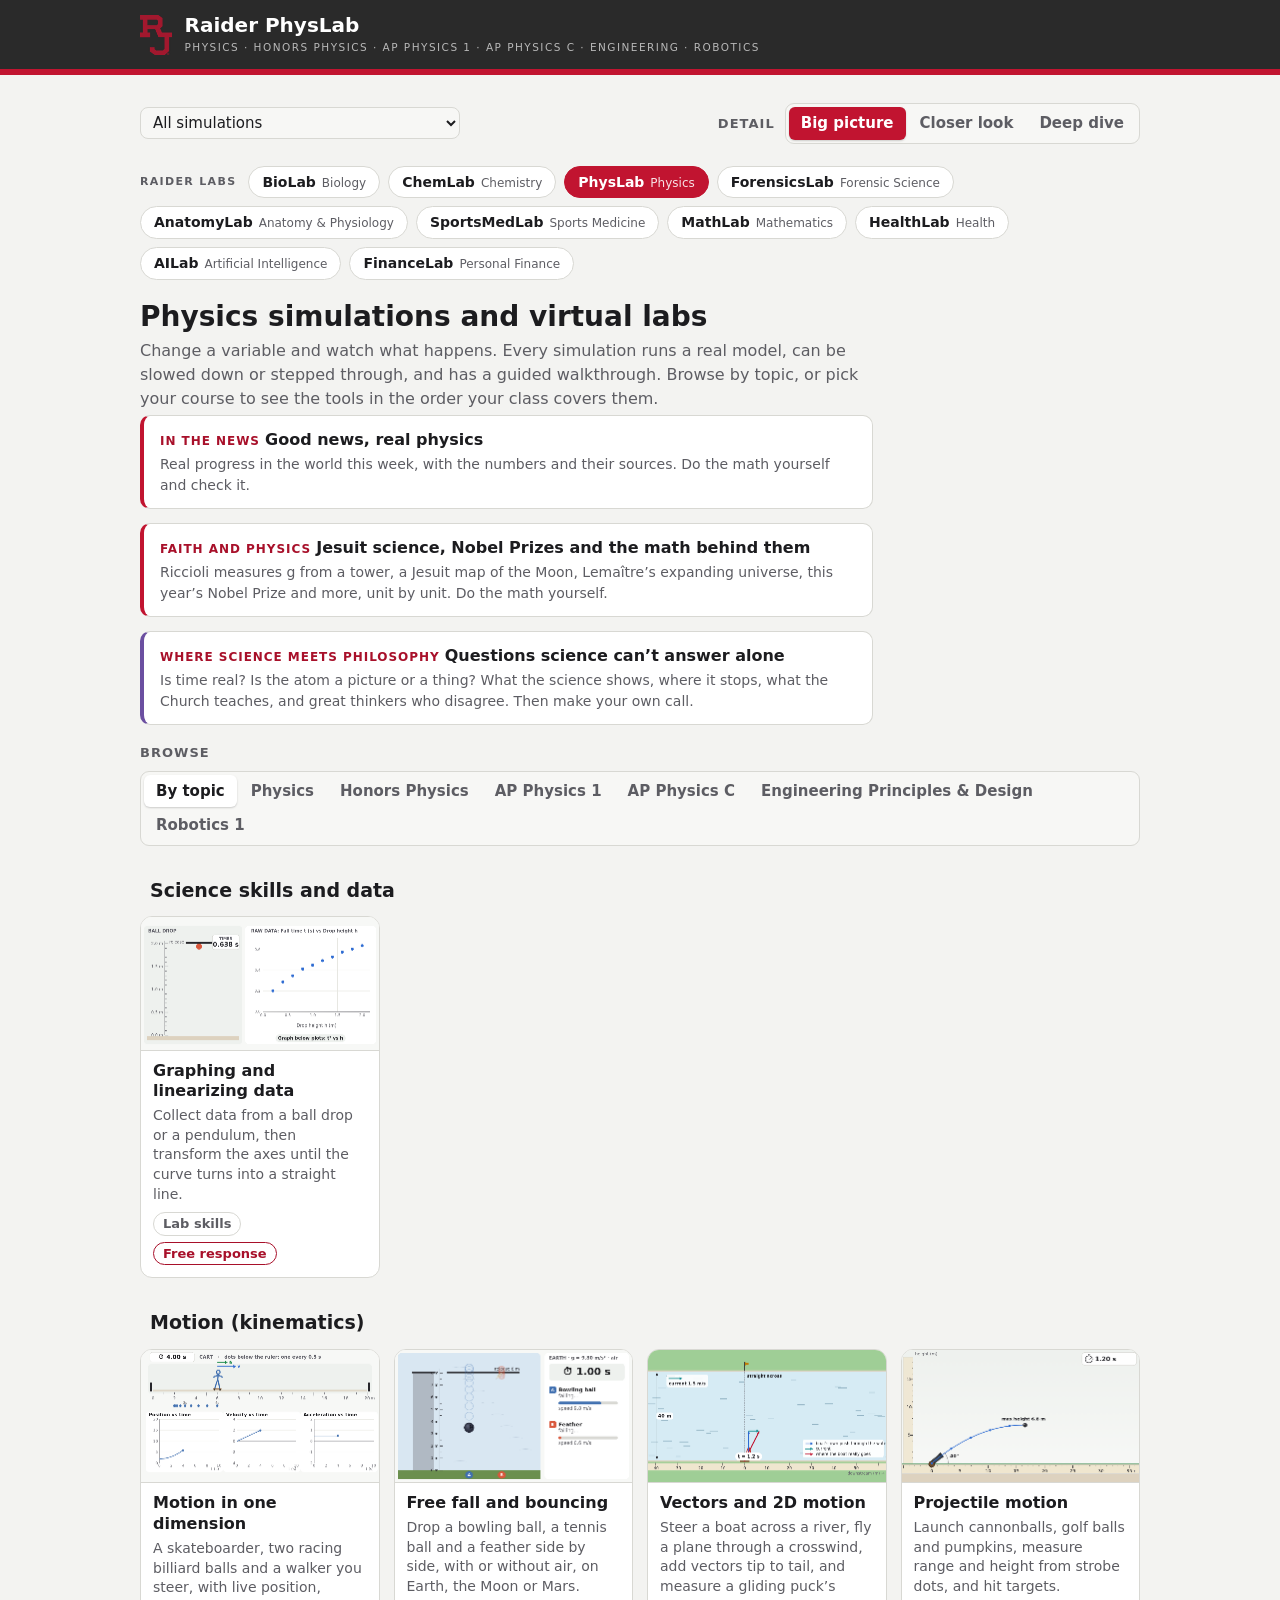
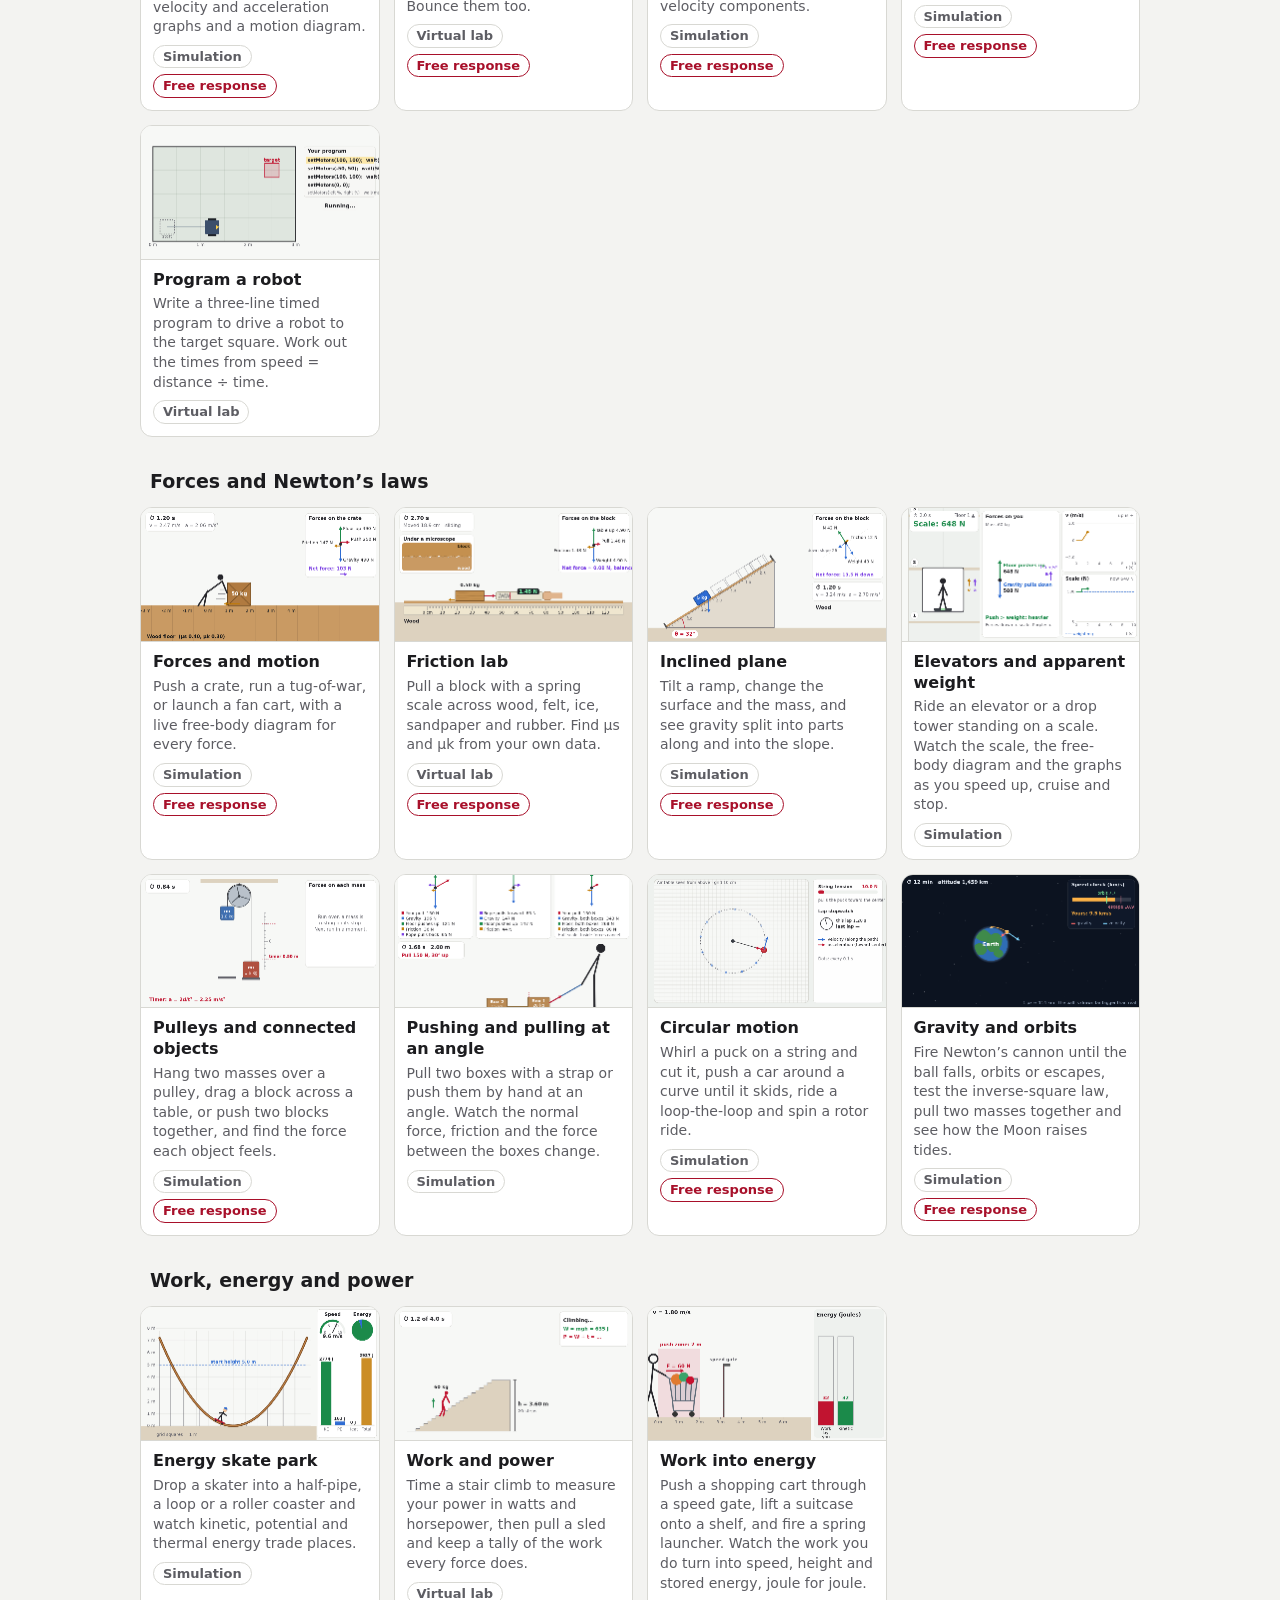
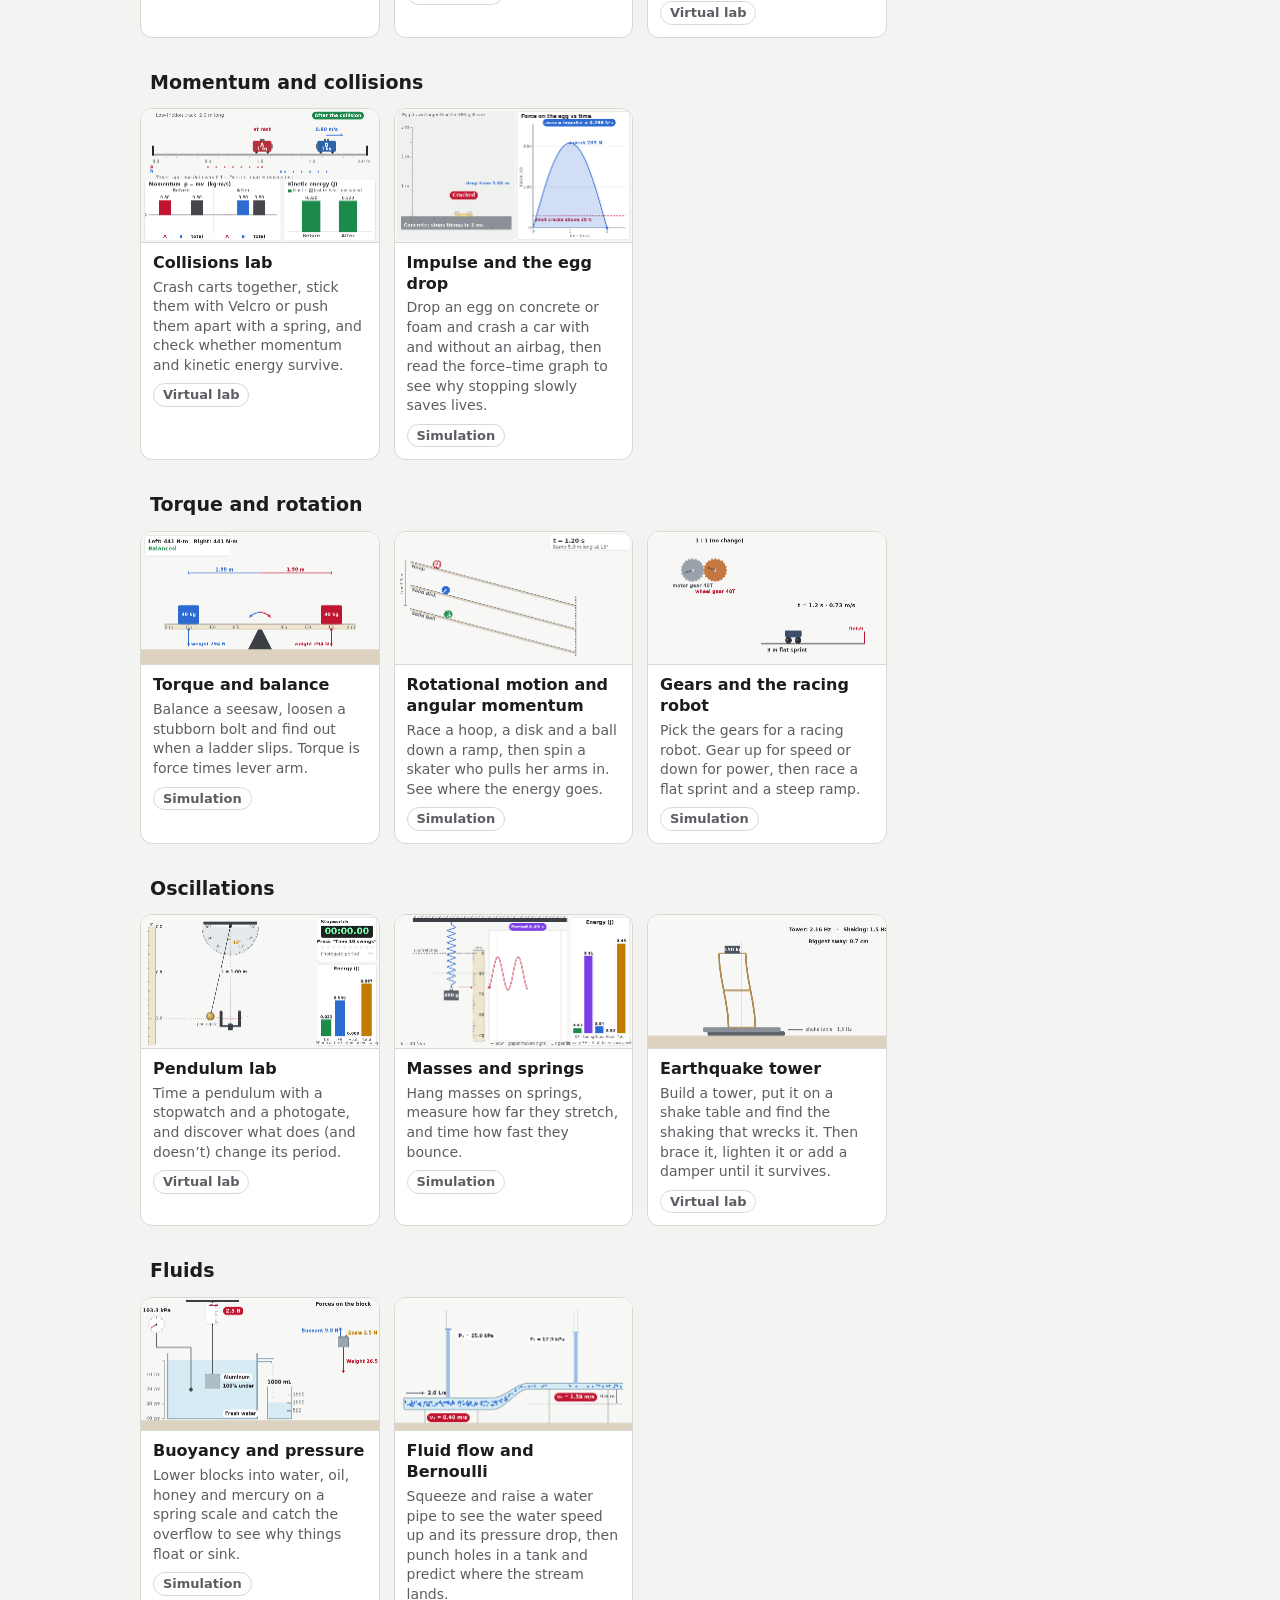
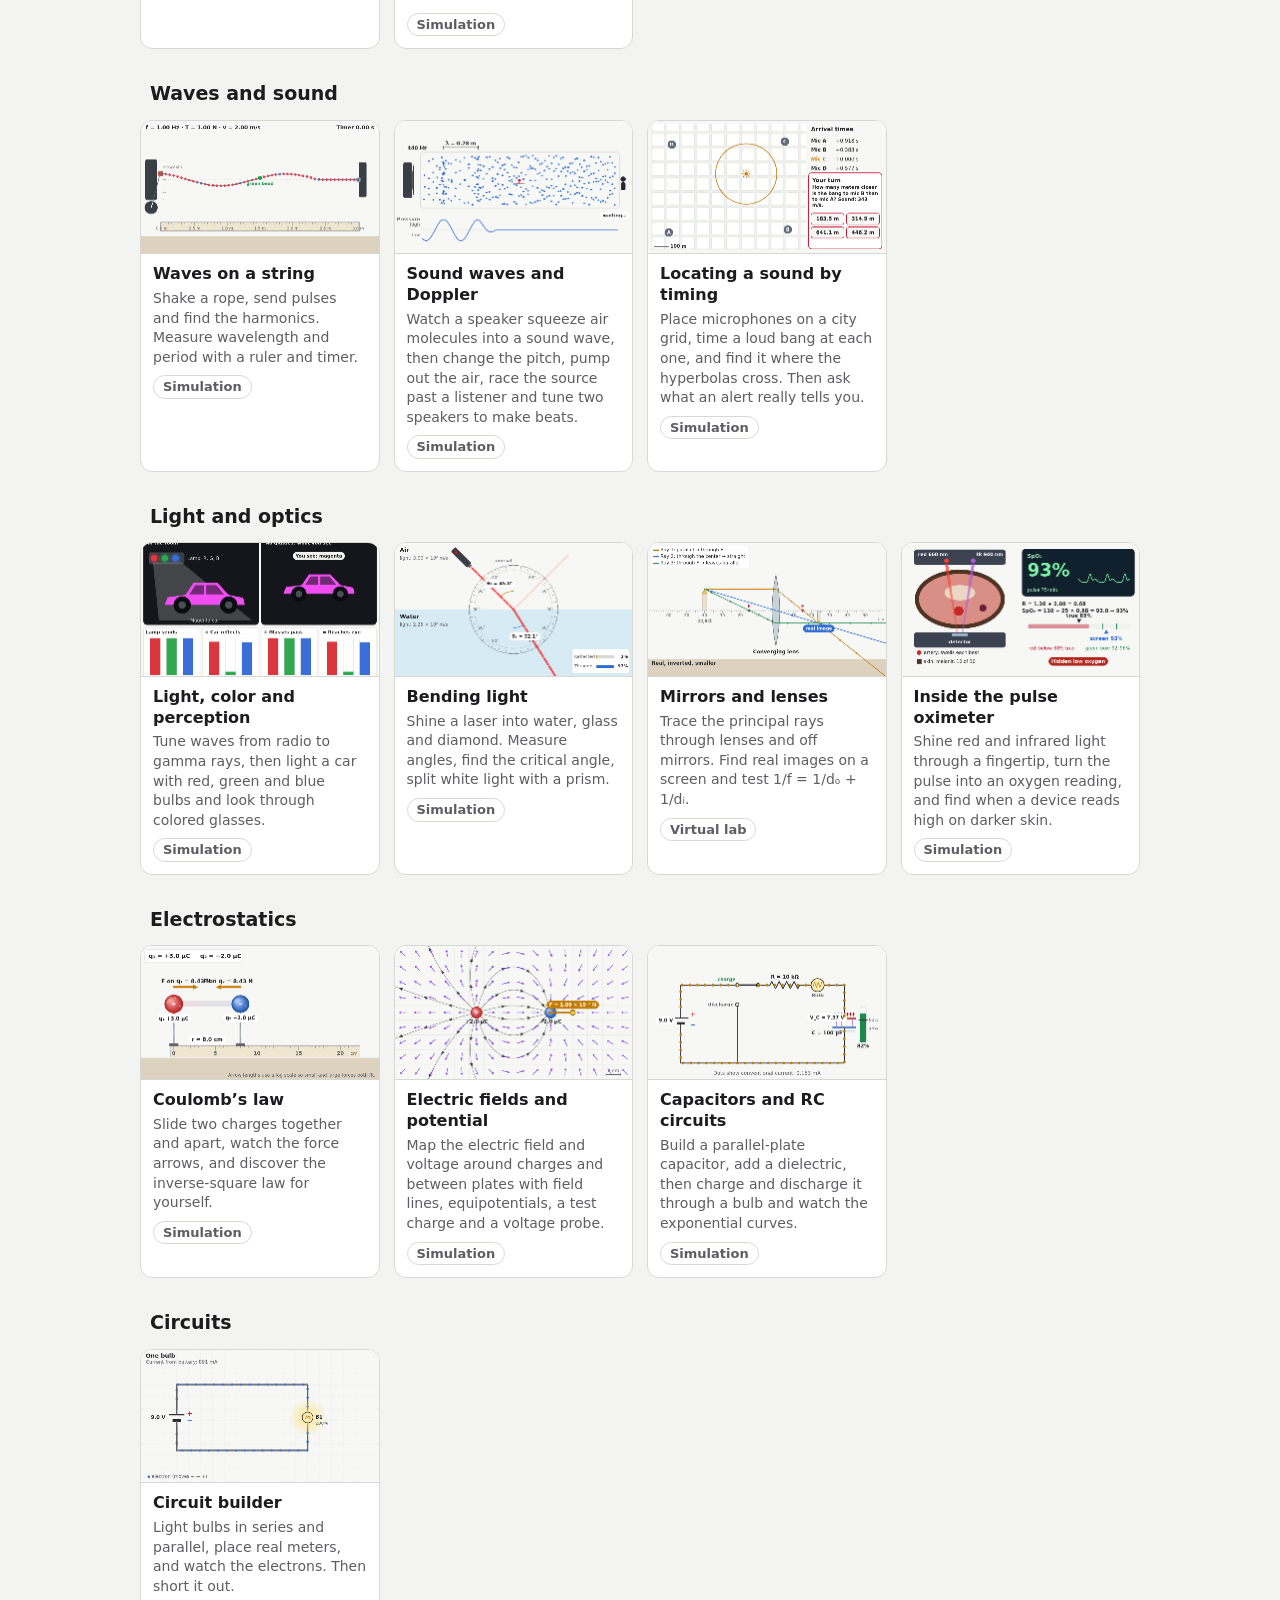
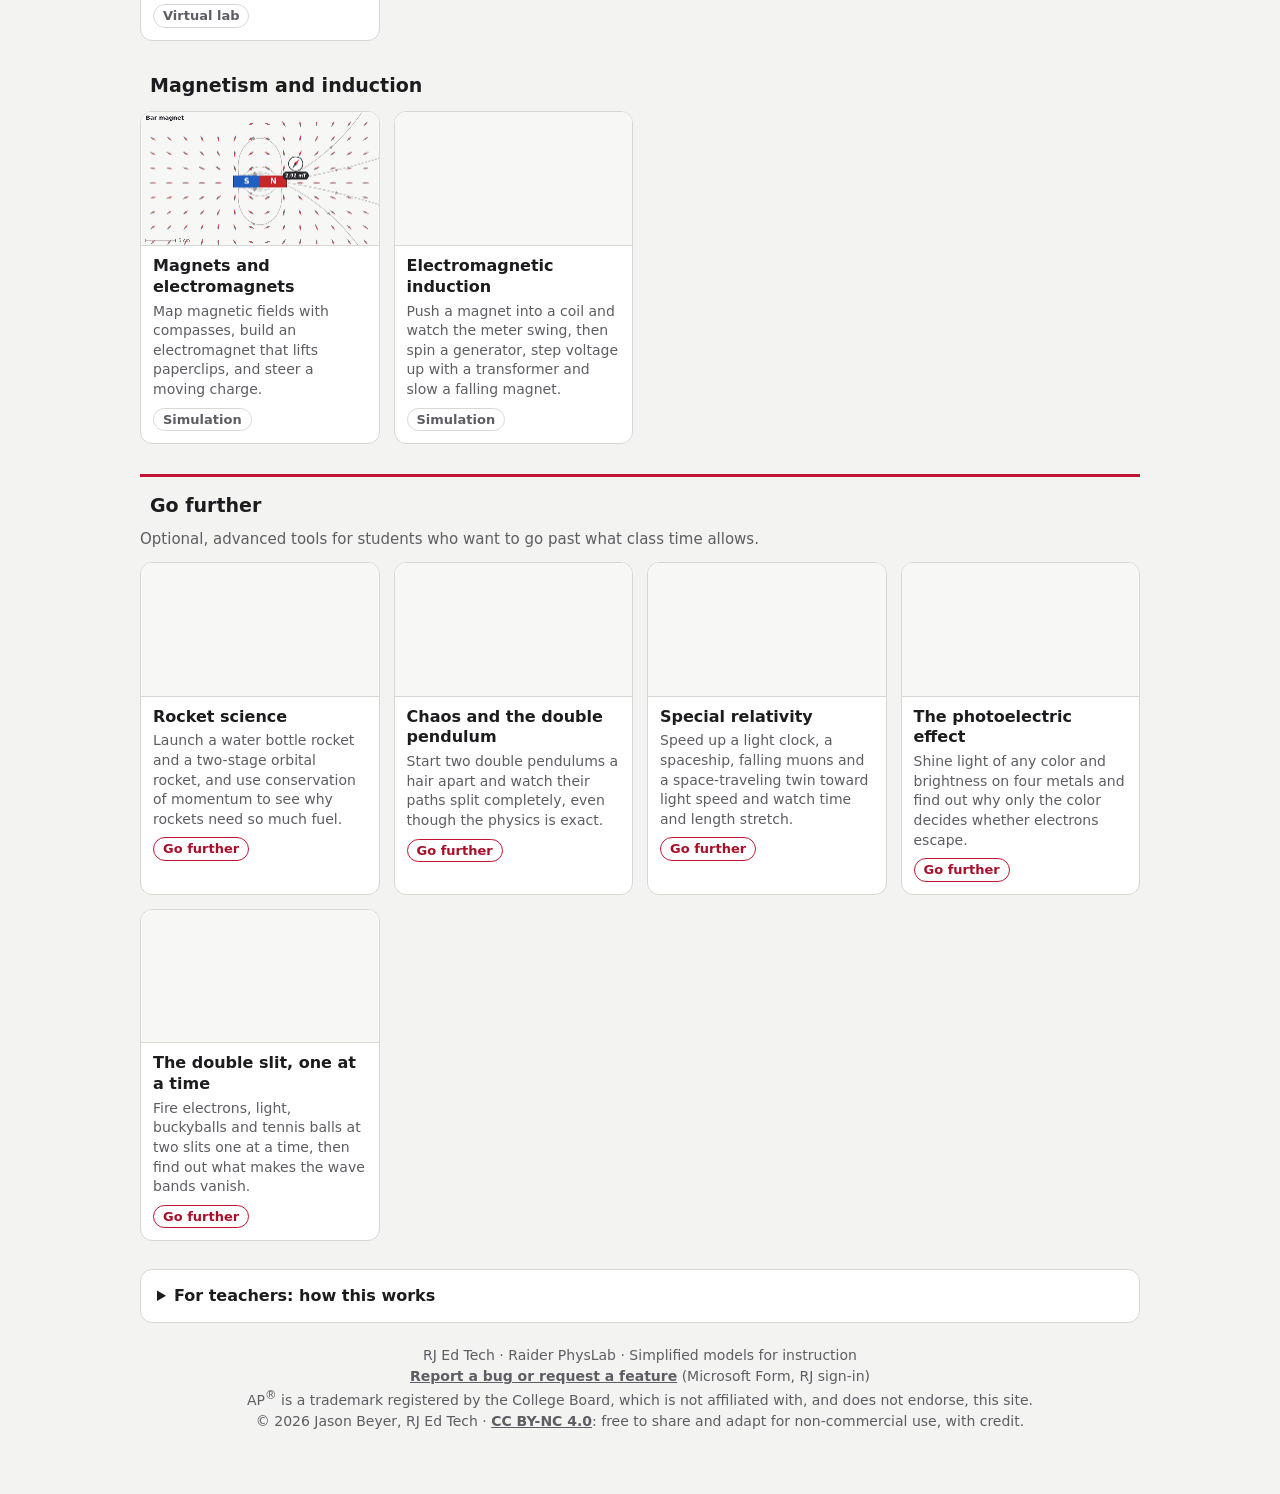
==== index.html @ c6459db3 "Copy for Canvas everywhere students answer - One wording and one fallback for every copy-to-Canvas b" ====
<!DOCTYPE html>
<html lang="en">
<head>
<meta charset="utf-8">
<meta name="viewport" content="width=device-width, initial-scale=1, viewport-fit=cover">
<title>Raider PhysLab</title>
<meta name="description" content="Interactive physics simulations and virtual labs for Physics, Honors Physics, AP Physics 1 and AP Physics C.">
<meta name="lab-name" content="Raider PhysLab">
<meta name="lab-key" content="rjphyslab">
<meta name="claude:viewport-fit-sides" content="cover">
<link rel="icon" href="favicon.ico" sizes="any">
<link rel="icon" href="favicon.svg" type="image/svg+xml">
<link rel="apple-touch-icon" href="apple-touch-icon.png">
<link rel="stylesheet" href="biolab.css?v=202611200300">
</head>
<body>
<header class="rj-masthead">
  <div class="hl">
    <img class="rj-mark" src="[data-uri]" alt="RJ">
    <div>
      <h1>Raider PhysLab</h1>
      <p class="tagline">Physics · Honors Physics · AP Physics 1 · AP Physics C · Engineering · Robotics</p>
    </div>
  </div>
</header>

<main class="wrap">
  <nav class="bar">
    <div class="nav-l"><a href="#home" class="back" id="back" hidden>← All simulations</a>
      <select id="jump" class="sel" aria-label="Go to a simulation"></select></div>
    <div class="lvl"><span class="lvl-l" id="lvl-l">Detail</span>
      <div class="seg" id="lvl" role="group" aria-labelledby="lvl-l">
        <button type="button" data-l="bio" title="The main idea, in everyday words">Big picture</button><button type="button" data-l="honors" title="The parts get their names, and you can change more things">Closer look</button><button type="button" data-l="ap" title="Everything, including the numbers and the math">Deep dive</button>
      </div>
    </div>
  </nav>

  <section id="home">
    <nav class="labs" aria-label="Raider Labs"><span class="labs-l">Raider Labs</span><a href="https://rjedtech.github.io/Raider-BioLab/">BioLab <small>Biology</small></a><a href="https://rjedtech.github.io/Raider-ChemLab/">ChemLab <small>Chemistry</small></a><a href="https://rjedtech.github.io/Raider-PhysLab/" aria-current="page">PhysLab <small>Physics</small></a><a href="https://rjedtech.github.io/Raider-ForensicsLab/">ForensicsLab <small>Forensic Science</small></a><a href="https://rjedtech.github.io/Raider-AnatomyLab/">AnatomyLab <small>Anatomy &amp; Physiology</small></a><a href="https://rjedtech.github.io/Raider-SportsMedLab/">SportsMedLab <small>Sports Medicine</small></a><a href="https://rjedtech.github.io/Raider-MathLab/">MathLab <small>Mathematics</small></a><a href="https://rjedtech.github.io/Raider-HealthLab/">HealthLab <small>Health</small></a><a href="https://rjedtech.github.io/Raider-AILab/">AILab <small>Artificial Intelligence</small></a><a href="https://rjedtech.github.io/Raider-FinanceLab/">FinanceLab <small>Personal Finance</small></a></nav>
    <div class="home-head">
      <h2>Physics simulations and virtual labs</h2>
      <p class="lede">Change a variable and watch what happens. Every simulation runs a real model, can be slowed down or stepped through, and has a guided walkthrough. Browse by topic, or pick your course to see the tools in the order your class covers them.</p>
    </div>
    <a class="news-entry" href="news.html" style="display:block;margin:4px 0 14px;padding:12px 16px;border:1px solid var(--line);border-left:4px solid var(--rj);border-radius:10px;background:var(--card);color:var(--fg);text-decoration:none;max-width:72ch"><span style="font-size:12px;font-weight:700;letter-spacing:.08em;text-transform:uppercase;color:var(--rj-ink)">In the News</span> <b>Good news, real physics</b> <span style="display:block;color:var(--muted);font-size:14px;margin-top:2px">Real progress in the world this week, with the numbers and their sources. Do the math yourself and check it.</span></a>
    <a class="news-entry faith-entry" href="faith.html" style="display:block;margin:4px 0 14px;padding:12px 16px;border:1px solid var(--line);border-left:4px solid var(--rj);border-radius:10px;background:var(--card);color:var(--fg);text-decoration:none;max-width:72ch"><span style="font-size:12px;font-weight:700;letter-spacing:.08em;text-transform:uppercase;color:var(--rj-ink)">Faith and Physics</span> <b>Jesuit science, Nobel Prizes and the math behind them</b> <span style="display:block;color:var(--muted);font-size:14px;margin-top:2px">Riccioli measures g from a tower, a Jesuit map of the Moon, Lemaître’s expanding universe, this year’s Nobel Prize and more, unit by unit. Do the math yourself.</span></a>
    <a class="news-entry borders-entry" href="borders.html" style="display:block;margin:4px 0 14px;padding:12px 16px;border:1px solid var(--line);border-left:4px solid #6b4fa0;border-radius:10px;background:var(--card);color:var(--fg);text-decoration:none;max-width:72ch"><span style="font-size:12px;font-weight:700;letter-spacing:.08em;text-transform:uppercase;color:var(--rj-ink)">Where science meets philosophy</span> <b>Questions science can’t answer alone</b> <span style="display:block;color:var(--muted);font-size:14px;margin-top:2px">Is time real? Is the atom a picture or a thing? What the science shows, where it stops, what the Church teaches, and great thinkers who disagree. Then make your own call.</span></a>
    <div class="browse-row"><span class="lvl-l" id="browse-l">Browse</span><div class="seg" id="browse" role="group" aria-labelledby="browse-l"></div></div>
    <div id="units"></div>
  </section>

  <div id="sims"></div>

  <details class="notes" id="notes">
    <summary>For teachers: how this works</summary>
    <p class="notes-guide" style="display:flex;flex-wrap:wrap;gap:8px;align-items:center;margin:2px 0 8px"><a class="btn primary" href="teacher-guide.html" style="text-decoration:none;color:#fff">Open the teacher guide</a><a class="btn" href="parts-of-a-tool.docx" download style="text-decoration:none;color:var(--fg)">Parts of a tool (Word)</a><a class="btn" href="student-guide-sheet.docx" download style="text-decoration:none;color:var(--fg)">Blank sheet for any tool (Word)</a><span>Labeled pictures, a plan and a blank student sheet for any tool. Teachers can get a sheet made for each simulation, with answer keys, from Ed Tech.</span></p>
    <div class="cols">
      <div>
        <h4>One site, three levels of detail</h4>
        <p>The Detail switch keeps the same model running underneath. It changes how much students see and control, and any student can choose any level:</p>
        <ul>
          <li><b>Big picture</b> (fits Physics): the main idea in everyday words, with the core variables.</li>
          <li><b>Closer look</b> (fits Honors Physics): the parts get their names, with more variables and more challenges.</li>
          <li><b>Deep dive</b> (fits AP Physics 1 and AP Physics C): everything, including the numbers, the math and claim–evidence–reasoning prompts.</li>
        </ul>
        <h4>Built to make the invisible concrete</h4>
        <ul>
          <li><b>Walk me through it:</b> a guided, slowed-down tour that dims everything except the part being explained.</li>
          <li><b>Slow motion and Step:</b> speeds down to 0.1×, and Step moves forward a moment at a time while paused.</li>
          <li><b>Live caption:</b> explains what is happening right now, and why.</li>
          <li><b>Scale line:</b> tells students what they are looking at and how big it is.</li>
        </ul>
      </div>
      <div>
        <h4>Three ways in</h4>
        <ul>
          <li><b>Guided</b> (every tool opens here): the walkthrough one step at a time, then the predict-then-test questions one at a time.</li>
          <li><b>Want students straight in the simulation?</b> A plain link opens Guided. Under the tool, open <b>Embed this tool in Canvas</b>, set <b>Start in</b> to <b>Full lab</b>, and press <b>Copy link</b>. Students can also press <b>Skip to the full lab</b> at any step.</li>
          <li><b>A moment to look:</b> the first time a student meets a step, Next and the answer buttons wait 3 to 5 seconds while the model plays and the part being explained pulses. Steps already seen never wait. Presenting to the class? Open <a href="?pace=off">this link</a> once on your computer and the wait stays off there on every Raider Labs site (<a href="?pace=on">turn it back on</a>).</li>
          <li><b>Challenge</b> (on some tools): a scored game where students calculate the answer first, like landing a projectile on a target.</li>
          <li><b>Full lab</b>: every variable, the graph, the data table and an investigation.</li>
        </ul>
        <h4>Virtual labs: your handouts, on a virtual bench</h4>
        <p>Some tools have a <b>Virtual lab</b> button that runs an RJ lab step by step. Students read the instruments themselves, record their own data, graph it, answer the questions, and save the finished lab as a PDF or Word file to turn in on Canvas. Use it for absent students, for pre-lab practice, or when equipment is short.</p>
        <ul>
          <li><a href="#sound">Speed of sound with a resonance tube</a> (Physics, Unit 7)</li>
          <li><a href="#lenses">Plane mirrors: law of reflection and image distance</a> (Physics, Unit 8)</li>
          <li><a href="#color">Light and color: the EM spectrum, and colored lights and filters</a> (Physics, Unit 8)</li>
        </ul>
        <h4>Review questions and unit paths</h4>
        <p>Some tools now have a <b>Review</b> mode: real-world and test-style questions with step-by-step solutions, a button that sets the problem up in the lab, and links to released AP exam questions. In any course view, <b>Walk through this unit</b> opens the unit’s tools in order. It works well for absent students, and you can put it on a Canvas page.</p>
        <h4>Free-response practice (AP Physics 1)</h4>
        <p>Tools in AP Physics 1 Units 1 and 2 have a <b>Free response</b> mode: original questions in the four current AP free-response types, worth the same points as on the exam. Students write their answer, check any final number, then score themselves point by point against an AP-style scoring guide, with a full-credit answer and the common ways to lose points. Answers stay in the browser tab and are not sent anywhere. In the AP Physics 1 course view, each unit lists its free-response questions.</p>
        <h4>Put a tool in Canvas</h4>
        <p>Open any tool and use <b>Embed this tool in Canvas</b> at the bottom. Choose where it starts, copy the code and paste it into a Canvas page.</p>
        <h4>A 15-minute lesson shape</h4>
        <ul>
          <li>Students start with the walkthrough, then answer the predict-then-test challenges before they see each result.</li>
          <li>Next, the Investigation box above each data table turns the simulation into a lab: change one variable, record trials, and plot them.</li>
          <li>Copy as CSV moves the data into Excel or Desmos for a write-up.</li>
        </ul>
        <h4>About the models</h4>
        <p>Numbers come from simplified models, not recorded animations, so unexpected settings still behave sensibly. Each simulation’s “About this model” section lists its assumptions.</p>
        <h4>Privacy</h4>
        <p>Everything runs in the browser. There are no logins, and no student data leaves the device. An anonymous page counter (no cookies, no names) records which tools are opened and whether the visit came through a school device.</p>
      </div>
    </div>
  </details>
  <p class="foot">RJ Ed Tech · Raider PhysLab · Simplified models for instruction<br><a href="https://forms.cloud.microsoft/Pages/ResponsePage.aspx?id=4SwuQZc-CEClZjjFdYLisQzihhIB-7hPp9L3AOSeJONUOVJaVTVMOE9YMFNSVVM3TUNOOFVQR1pYTi4u&amp;rc59cb41123d3497584d2ca10cb9e1c54=%22Raider%20PhysLab%22" target="_blank" rel="noopener">Report a bug or request a feature</a> (Microsoft Form, RJ sign-in)<br>AP<sup>®</sup> is a trademark registered by the College Board, which is not affiliated with, and does not endorse, this site.<br>© 2026 Jason Beyer, RJ Ed Tech · <a href="https://creativecommons.org/licenses/by-nc/4.0/" target="_blank" rel="license noopener">CC BY-NC 4.0</a>: free to share and adapt for non-commercial use, with credit.</p>
</main>

<script src="engine.js?v=202611200300"></script>
<script src="bench.js?v=202611101200"></script>
<script src="sims/linearize.js?v=202611172330"></script>
<script src="sims/motion1d.js?v=202611112000"></script>
<script src="sims/freefall.js?v=202611181930"></script>
<script src="sims/vectors2d.js?v=202611101200"></script>
<script src="sims/projectile.js?v=202611180130"></script>
<script src="sims/forces.js?v=202611180130"></script>
<script src="sims/friction.js?v=202611180130"></script>
<script src="sims/elevator.js?v=202611180130"></script>
<script src="sims/twobody.js?v=202611180130"></script>
<script src="sims/incline.js?v=202611180130"></script>
<script src="sims/atwood.js?v=202611180130"></script>
<script src="sims/circular.js?v=202611172330"></script>
<script src="sims/gravity.js?v=202611180130"></script>
<script src="sims/skatepark.js?v=202611180130"></script>
<script src="sims/power.js?v=202611172330"></script>
<script src="sims/workenergy.js?v=202611180310"></script>
<script src="sims/collisions.js?v=202611180130"></script>
<script src="sims/impulse.js?v=202611180130"></script>
<script src="sims/torque.js?v=202611101200"></script>
<script src="sims/rotation.js?v=202611101200"></script>
<script src="sims/pendulum.js?v=202611101200"></script>
<script src="sims/springs.js?v=202611180130"></script>
<script src="sims/quaketower.js?v=202611180130"></script>
<script src="sims/gears.js?v=202611180130"></script>
<script src="sims/botdrive.js?v=202611172330"></script>
<script src="sims/buoyancy.js?v=202611101200"></script>
<script src="sims/fluidflow.js?v=202611101200"></script>
<script src="sims/waves.js?v=202611181930"></script>
<script src="sims/sound.js?v=202611101200"></script>
<script src="sims/shotspotter.js?v=202611180130"></script>
<script src="sims/refraction.js?v=202611180130"></script>
<script src="sims/lenses.js?v=202611172330"></script>
<script src="sims/oximeter.js?v=202611172330"></script>
<script src="sims/coulomb.js?v=202611180130"></script>
<script src="sims/efield.js?v=202611180130"></script>
<script src="sims/capacitor.js?v=202611101200"></script>
<script src="sims/circuit.js?v=202611172330"></script>
<script src="sims/magnetism.js?v=202611180130"></script>
<script src="sims/induction.js?v=202611181930"></script>
<script src="sims/photoelectric.js?v=202611180130"></script>
<script src="sims/relativity.js?v=202611180130"></script>
<script src="sims/rocket.js?v=202611180130"></script>
<script src="sims/chaos.js?v=202611101200"></script>
<script src="courses.js?v=202611192330"></script>
<script src="sims/color.js?v=202611181930"></script>
<script src="sims/doubleslit.js?v=202611192330"></script>
<script src="practical.js?v=202611180300"></script>
<script src="learn-graph-kit.js?v=202611190000"></script>
<script src="review.js?v=202611181930"></script>
<script src="myths.js?v=202611172300"></script>
<script src="review-spring.js?v=202611181930"></script>
<script src="learn.js?v=202611190200"></script>
<script src="learn-spring.js?v=202611190200"></script>
<script src="learn-eng.js?v=202611190200"></script>
<script src="borders.js?v=202611192330"></script>
<script src="frq.js?v=202611101200"></script>
<script src="learn-more.js?v=202611190200"></script>
<script src="learn-fall.js?v=202611190300"></script>
<script src="learn-doubleslit.js?v=202611192330"></script>
<script>BioLab.start();</script>
<script src="help-text.js?v=202611191600"></script>
<script src="student-help.js?v=202611191500"></script>
<!-- Anonymous page-view count (GoatCounter, rjedtech.goatcounter.com): no cookies, no personal data, no form contents.
     Each tool (#id) counts as its own page; anything after = or @ in the address is never sent.
     A visit through the school's Securly filter (?scrlybrkr in the address) adds ?sd = school device; nothing else about the visitor is sent. -->
<script>
window.goatcounter={no_onload:true};
(function(){var last=null,tries=0;
function route(){var h=(location.hash||'').slice(1).split(/[=@?&]/)[0].replace(/[^A-Za-z0-9_-]/g,'').slice(0,40);return location.pathname.replace(/index\.html$/,'')+(h?'#'+h:'')+(/scrlybrkr/.test(location.search)?'?sd':'');}
function go(){var p=route();if(p===last)return;var g=window.goatcounter;if(!g||typeof g.count!=='function'){if(tries++<40)setTimeout(go,250);return;}last=p;try{g.count({path:p});}catch(e){}}
window.addEventListener('hashchange',go);if(document.readyState==='complete')go();else window.addEventListener('load',go);})();
</script>
<script data-goatcounter="https://rjedtech.goatcounter.com/count" async src="//gc.zgo.at/count.js"></script>
</body>
</html>
---- biolab.css ----
/*RJMASTHEAD*/
/* RJ Ed Tech masthead (suite standard, matches Raider Observation Console):
   charcoal band + 6px Raider-red rule, full browser width; contents stay
   aligned with the page column. Same in light and dark. */
html{overflow-x:clip}
.rj-masthead{position:relative;isolation:isolate;display:flex;align-items:center;justify-content:space-between;gap:14px;flex-wrap:wrap;
  padding-top:14px!important;padding-bottom:14px!important;margin-top:0!important;margin-bottom:34px!important;
  border:0!important;background:none!important;color:#fff;color-scheme:dark}
.rj-masthead{box-sizing:border-box;width:100vw;max-width:none!important;margin-left:calc(50% - 50vw)!important;margin-right:calc(50% - 50vw)!important;
  padding-left:max(20px,calc((100vw - 1000px)/2))!important;padding-right:max(20px,calc((100vw - 1000px)/2))!important}
.rj-masthead::before{content:"";position:absolute;z-index:-1;top:-64px;bottom:-6px;left:calc(50% - 50vw);right:calc(50% - 50vw);
  background:#2a2a2a;border-bottom:6px solid #C11430}
.rj-masthead>.head-row{flex:1;align-items:center}
body:not(.fs) .rj-masthead .hl,body:not(.fs) .rj-masthead .header-left,body:not(.fs) .rj-masthead .title-lock{display:flex!important;flex-direction:row!important;flex-wrap:nowrap!important;align-items:center!important;gap:13px!important;min-width:0}
.rj-masthead .rj-mark{height:40px;width:auto;display:block;flex-shrink:0}
.rj-masthead .brand,.rj-masthead h1{color:#fff!important;-webkit-text-fill-color:#fff!important;background:none!important;
  font-size:20px!important;font-weight:700!important;line-height:1.15!important;letter-spacing:0!important;margin:0!important}
.rj-masthead .accent{color:inherit!important;-webkit-text-fill-color:inherit!important}
.rj-masthead .tagline,.rj-masthead .subtitle,.rj-masthead .rjm-sub{color:#b8b8b8!important;font-size:10.5px!important;font-weight:400!important;
  letter-spacing:.14em!important;text-transform:uppercase;margin:3px 0 0!important;line-height:1.45!important}
.rj-masthead .last-checked{color:#b8b8b8!important}
.rj-masthead a{color:#f2f2f2!important}
body:not(.fs) .rj-masthead button,body:not(.fs) .rj-masthead select{background:rgba(255,255,255,.08)!important;color:#f2f2f2!important;
  border:1px solid rgba(255,255,255,.22)!important}
body:not(.fs) .rj-masthead select option{background:#2a2a2a;color:#f2f2f2}
.rj-masthead .hdr-txt{flex:1;min-width:0}
.rj-masthead .hdr-txt .sub{color:#b8b8b8!important;font-size:10.5px!important;font-weight:400!important;letter-spacing:.14em!important;text-transform:uppercase;margin:3px 0 0!important;line-height:1.45!important}
.rj-masthead label{color:#d8d8d8!important}
.rj-masthead input{background:rgba(255,255,255,.08)!important;color:#f2f2f2!important;border:1px solid rgba(255,255,255,.22)!important}
.rj-masthead input::placeholder{color:#9a9a9a}
.rj-masthead .lang-globe{color:#f2f2f2}
body.fs .rj-masthead{color-scheme:normal;margin-bottom:0!important}
body.fs .rj-masthead::before{display:none}
@media(max-width:600px){.rj-masthead .brand,.rj-masthead h1{font-size:17px!important}.rj-masthead>label{flex-basis:100%}}
@media print{.rj-masthead::before{display:none}.rj-masthead,.rj-masthead .brand,.rj-masthead h1{color:#000!important;-webkit-text-fill-color:#000!important}}
/*/RJMASTHEAD*/

/* Layout: one 1000px lab-bench column — stage + control drawer, then
   instruments (readouts, graph, prediction), then the lab notebook (trials). */
:root{
  --bg:#f3f3f1; --card:#ffffff; --card2:#f7f7f5; --fg:#1c1c1f; --muted:#5d5d63; --line:#d8d8d3;
  --rj:#C11430; --rj-ink:#a8102a; --focus:#1f6feb; --good:#1b7339; --bad:#b3261e;
  --warn:#c27a00; --warn-ink:#6e4300; --warn-bg:#fff4dc;
  --font:"Segoe UI",system-ui,-apple-system,Roboto,"Helvetica Neue",Arial,sans-serif;
  /* drawing palette for the simulations */
  --cv-ims:#fcefe4; --cv-matrix:#e8f1f8; --cv-head:#dca23a; --cv-tail:#eadbb2; --cv-ink:#26262b; --cv-soft:#62626a;
  --cv-h:#d22d68; --cv-e:#f2b705; --cv-estroke:#7a5a00; --cv-atp:#1b7339; --cv-dnp:#7b3fe4;
  --cv-sol:#e9f3f9; --cv-enz:#3a8a55; --cv-enzd:#7c9a84; --cv-sub:#2d6bd2; --cv-prod:#df741a; --cv-inc:#d32f2f; --cv-inn:#7b3fe4;
  --cv-water:#d6ebf4; --cv-glass:#8aa6b4; --cv-leaf:#2b8237; --cv-leaf2:#58ad48; --cv-bubble:#ffffff; --cv-bstroke:#6f97ab;
  --cv-bench:#ddd2bf; --cv-lamp:#3a3e45; --cv-ruler:#efe6cf;
  --cv-bg:#f7f8f6; --cv-bg2:#eef1ee; --s1:#C11430; --s2:#2d6bd2; --s3:#1b8a4a; --s4:#c27a00; --s5:#7b3fe4; --s6:#0f8b8d;
  --g-line:#C11430; --g-fill:rgba(193,20,48,.10); --g-grid:#e7e7e2; --g-axis:#77777d; --g-dot:#2d6bd2;
}
@media (prefers-color-scheme: dark){:root:not([data-theme="light"]){
  --bg:#15161a; --card:#1d1f24; --card2:#24272d; --fg:#ececef; --muted:#a2a2aa; --line:#353840;
  --rj-ink:#ed516a; --focus:#6ea8ff; --good:#5cc27f; --bad:#f2827a;
  --warn:#f2b24c; --warn-ink:#f7cd86; --warn-bg:#33281a;
  --cv-ims:#2a221c; --cv-matrix:#17212a; --cv-head:#b78a35; --cv-tail:#4d4535; --cv-ink:#ececef; --cv-soft:#a2a2aa;
  --cv-h:#ff6b9a; --cv-e:#ffd23f; --cv-estroke:#3a2c00; --cv-atp:#62d08a; --cv-dnp:#a77dff;
  --cv-sol:#14212a; --cv-enz:#46a868; --cv-enzd:#5b6f61; --cv-sub:#5c9bff; --cv-prod:#ff9a45; --cv-inc:#ff5d5d; --cv-inn:#a77dff;
  --cv-water:#132d3a; --cv-glass:#6a8796; --cv-leaf:#3a9c46; --cv-leaf2:#73c562; --cv-bubble:#e6f6ff; --cv-bstroke:#9cc4d8;
  --cv-bench:#3a342b; --cv-lamp:#9ca2aa; --cv-ruler:#2e2a22;
  --cv-bg:#191b20; --cv-bg2:#20242a; --s1:#ed516a; --s2:#5c9bff; --s3:#5cc27f; --s4:#f2b24c; --s5:#a77dff; --s6:#4cc9c0;
  --g-line:#ed516a; --g-fill:rgba(237,81,106,.14); --g-grid:#2b2e35; --g-axis:#8f8f97; --g-dot:#5c9bff;
  color-scheme:dark}}
:root[data-theme="dark"]{
  --bg:#15161a; --card:#1d1f24; --card2:#24272d; --fg:#ececef; --muted:#a2a2aa; --line:#353840;
  --rj-ink:#ed516a; --focus:#6ea8ff; --good:#5cc27f; --bad:#f2827a;
  --warn:#f2b24c; --warn-ink:#f7cd86; --warn-bg:#33281a;
  --cv-ims:#2a221c; --cv-matrix:#17212a; --cv-head:#b78a35; --cv-tail:#4d4535; --cv-ink:#ececef; --cv-soft:#a2a2aa;
  --cv-h:#ff6b9a; --cv-e:#ffd23f; --cv-estroke:#3a2c00; --cv-atp:#62d08a; --cv-dnp:#a77dff;
  --cv-sol:#14212a; --cv-enz:#46a868; --cv-enzd:#5b6f61; --cv-sub:#5c9bff; --cv-prod:#ff9a45; --cv-inc:#ff5d5d; --cv-inn:#a77dff;
  --cv-water:#132d3a; --cv-glass:#6a8796; --cv-leaf:#3a9c46; --cv-leaf2:#73c562; --cv-bubble:#e6f6ff; --cv-bstroke:#9cc4d8;
  --cv-bench:#3a342b; --cv-lamp:#9ca2aa; --cv-ruler:#2e2a22;
  --cv-bg:#191b20; --cv-bg2:#20242a; --s1:#ed516a; --s2:#5c9bff; --s3:#5cc27f; --s4:#f2b24c; --s5:#a77dff; --s6:#4cc9c0;
  --g-line:#ed516a; --g-fill:rgba(237,81,106,.14); --g-grid:#2b2e35; --g-axis:#8f8f97; --g-dot:#5c9bff;
  color-scheme:dark}

*{box-sizing:border-box}
[hidden]{display:none!important}
html{color-scheme:light}
body{margin:0}
img{max-width:100%}
body{background:var(--bg);color:var(--fg);font:16px/1.5 var(--font);
  padding-left:max(16px,env(safe-area-inset-left,0px));padding-right:max(16px,env(safe-area-inset-right,0px));padding-block:0 48px}
.wrap{max-width:1000px;margin:0 auto}
h2,h3{text-wrap:balance}
button,select,input{font:inherit;color:inherit}
:focus-visible{outline:2px solid var(--focus);outline-offset:2px}

.bar{display:flex;flex-wrap:wrap;gap:12px 20px;justify-content:space-between;align-items:center;margin-bottom:22px}
.tabs{display:flex;flex-wrap:wrap;gap:4px}
.tab{border:1px solid transparent;background:none;color:var(--muted);font-weight:600;font-size:16px;padding:8px 14px;border-radius:8px;cursor:pointer}
.tab:hover{color:var(--fg);background:var(--card2)}
.tab[aria-selected="true"]{color:var(--fg);background:var(--card);border-color:var(--line);box-shadow:inset 0 -3px 0 var(--rj)}
.lvl{display:flex;align-items:center;gap:10px}
.lvl-l{font-size:13px;font-weight:600;letter-spacing:.08em;text-transform:uppercase;color:var(--muted)}
.seg{display:inline-flex;border:1px solid var(--line);border-radius:9px;background:var(--card2);padding:3px;gap:2px;flex-wrap:wrap}
.seg button{border:0;background:none;padding:5px 12px;border-radius:6px;font-size:15px;font-weight:600;color:var(--muted);cursor:pointer}
.seg button:hover{color:var(--fg)}
.seg button[aria-checked="true"],.seg button[aria-pressed="true"]{background:var(--card);color:var(--fg);box-shadow:0 1px 2px rgba(0,0,0,.18)}
.lvl .seg button[aria-pressed="true"]{background:var(--rj);color:#fff}

.sim-head h2{font-size:26px;line-height:1.2;margin:0 0 6px}
.lede{color:var(--muted);margin:0;max-width:72ch}
.lede-lv{display:block;margin-top:.45em;padding-left:.7em;border-left:3px solid var(--rj,#c8102e)}
.lede-lv b{color:var(--fg,inherit)}
.bench{display:grid;grid-template-columns:minmax(0,1fr) 290px;gap:16px;margin-top:18px;align-items:start}
.stage{background:var(--card);border:1px solid var(--line);border-radius:12px;overflow:hidden;min-width:0}
.stage canvas{display:block;width:100%;aspect-ratio:16/9;max-width:100%}
.transport{display:flex;flex-wrap:wrap;gap:8px;align-items:center;padding:10px 12px;border-top:1px solid var(--line)}
.clock{margin-left:auto;font-variant-numeric:tabular-nums;color:var(--muted);font-size:15px}
.btn{border:1px solid var(--line);background:var(--card2);padding:6px 12px;border-radius:8px;font-size:15px;font-weight:600;cursor:pointer;line-height:1.3}
.btn:hover{border-color:var(--muted)}
.btn.primary{background:var(--rj);border-color:var(--rj);color:#fff}
.btn.primary:hover{filter:brightness(1.08)}
.btn select{border:0;background:none}
select.sel{border:1px solid var(--line);background:var(--card2);border-radius:8px;padding:5px 8px;font-size:15px;max-width:100%}

.controls{background:var(--card);border:1px solid var(--line);border-radius:12px;padding:16px;display:flex;flex-direction:column;gap:16px}
.controls h3{margin:0;font-size:13px;letter-spacing:.1em;text-transform:uppercase;color:var(--muted)}
.ctl-top{display:flex;justify-content:space-between;gap:8px;align-items:baseline;margin-bottom:4px}
.ctl-top label,.ctl-top .lbl{font-weight:600;font-size:15px}
.ctl output{font-variant-numeric:tabular-nums;font-weight:600;font-size:15px;color:var(--rj-ink)}
.ctl input[type=range]{width:100%;accent-color:var(--rj);margin:0}
.ctl .help{font-size:14px;color:var(--muted);margin:2px 0 0}
.switch{display:flex;gap:12px;align-items:flex-start;cursor:pointer}
.switch input{position:absolute;opacity:0;width:1px;height:1px}
.track{flex:0 0 auto;width:40px;height:22px;border-radius:11px;background:var(--line);position:relative;transition:background .15s;margin-top:2px}
.track::after{content:"";position:absolute;top:3px;left:3px;width:16px;height:16px;border-radius:50%;background:#fff;box-shadow:0 1px 2px rgba(0,0,0,.3);transition:transform .15s}
.switch input:checked+.track{background:var(--rj)}
.switch input:checked+.track::after{transform:translateX(18px)}
.switch input:focus-visible+.track{outline:2px solid var(--focus);outline-offset:2px}
.tl{display:flex;flex-direction:column;line-height:1.3}
.tl b{font-size:15px}
.tl small{font-size:14px;color:var(--muted)}

.readouts{display:grid;grid-template-columns:repeat(auto-fit,minmax(138px,1fr));gap:10px;margin-top:16px}
.tile{background:var(--card);border:1px solid var(--line);border-radius:10px;padding:10px 12px;min-width:0}
.t-l{font-size:14px;color:var(--muted);line-height:1.3}
.t-v{font-size:24px;font-weight:700;font-variant-numeric:tabular-nums;line-height:1.25;margin-top:2px}
.t-v .u{font-size:14px;font-weight:400;color:var(--muted)}
.t-bar{height:5px;border-radius:3px;background:var(--card2);border:1px solid var(--line);margin-top:8px;overflow:hidden}
.t-bar i{display:block;height:100%;background:var(--rj);width:0}

.lower{display:grid;grid-template-columns:minmax(0,1.45fr) minmax(0,1fr);gap:16px;margin-top:16px;align-items:start}
.panel{background:var(--card);border:1px solid var(--line);border-radius:12px;padding:14px 16px;min-width:0}
.p-head{display:flex;flex-wrap:wrap;gap:8px 12px;align-items:center;justify-content:space-between;margin-bottom:10px}
.p-head h3{margin:0;font-size:13px;letter-spacing:.1em;text-transform:uppercase;color:var(--muted)}
.g-opts{display:flex;flex-wrap:wrap;gap:8px;align-items:center;font-size:14px;color:var(--muted)}
.graph canvas{display:block;width:100%;height:250px}

.predict .q{font-weight:600;font-size:17px;line-height:1.4;margin:0 0 12px}
.choices{display:flex;flex-direction:column;gap:8px}
.choice{text-align:left;border:1px solid var(--line);background:var(--card2);border-radius:8px;padding:9px 12px;cursor:pointer;font-size:15px;line-height:1.35}
.choice:hover{border-color:var(--rj)}
.status{font-size:15px;color:var(--muted);margin:10px 0 0}
.prog{height:6px;border-radius:3px;background:var(--card2);border:1px solid var(--line);overflow:hidden;margin-top:8px}
.prog i{display:block;height:100%;background:var(--rj);width:0}
.verdict{font-weight:700;margin:0 0 6px}
.verdict.ok{color:var(--good)}.verdict.no{color:var(--bad)}
.explain{font-size:15px;margin:0 0 12px}
.pick{font-size:15px;margin:0 0 8px}
.row{display:flex;flex-wrap:wrap;gap:8px}
.count{font-size:13px;letter-spacing:.08em;text-transform:uppercase;color:var(--muted);font-weight:600}

.trials{margin-top:16px}
.tbl-wrap{overflow-x:auto;border:1px solid var(--line);border-radius:8px}
table{border-collapse:collapse;width:100%;font-size:14px;font-variant-numeric:tabular-nums}
th,td{padding:7px 10px;text-align:right;white-space:nowrap;border-bottom:1px solid var(--line)}
th{background:var(--card2);font-weight:600;color:var(--muted);font-size:13px}
th:first-child,td:first-child{text-align:left}
tr:last-child td{border-bottom:0}
.empty{color:var(--muted);font-size:15px;padding:14px;margin:0}
.csv-fallback{width:100%;min-height:90px;margin-top:10px;font:13px/1.4 ui-monospace,Consolas,monospace;background:var(--card2);color:var(--fg);border:1px solid var(--line);border-radius:8px;padding:8px}
.toast{font-size:14px;color:var(--good);font-weight:600}

.notes{margin-top:28px;background:var(--card);border:1px solid var(--line);border-radius:12px;padding:4px 16px}
.notes summary{cursor:pointer;font-weight:700;padding:10px 0}
.notes .cols{display:grid;grid-template-columns:repeat(auto-fit,minmax(260px,1fr));gap:8px 28px;padding-bottom:14px}
.notes h4{margin:10px 0 4px;font-size:15px}
.notes p,.notes li{font-size:15px;max-width:68ch}
.notes ul{padding-left:20px;margin:4px 0}
.foot{margin-top:22px;font-size:14px;color:var(--muted);text-align:center}

@media (max-width:820px){.bench,.lower{grid-template-columns:minmax(0,1fr)}}
@media (max-width:520px){.sim-head h2{font-size:22px}.t-v{font-size:21px}}
@media (prefers-reduced-motion: reduce){.track,.track::after{transition:none}}

/* ---- suite additions ---- */
.nav-l{display:flex;flex-wrap:wrap;gap:10px;align-items:center;min-width:0}
.back{font-weight:600;color:var(--rj-ink);text-decoration:none;padding:6px 2px}
.back:hover{text-decoration:underline}
#jump{max-width:min(320px,100%)}
.home-head h2{font-size:28px;line-height:1.2;margin:0 0 6px}
.unit{margin-top:30px}
.unit-h{font-size:19px;margin:0 0 12px;display:flex;gap:10px;align-items:baseline;flex-wrap:wrap}
.unit-n{font-size:13px;font-weight:700;letter-spacing:.1em;text-transform:uppercase;color:var(--rj-ink)}
.cards{display:grid;grid-template-columns:repeat(auto-fill,minmax(228px,1fr));gap:14px}
.card{display:flex;flex-direction:column;background:var(--card);border:1px solid var(--line);border-radius:12px;overflow:hidden;color:var(--fg);text-decoration:none;transition:border-color .15s,transform .15s}
.card:hover{border-color:var(--rj);transform:translateY(-2px)}
.card:focus-visible{outline:2px solid var(--focus);outline-offset:2px}
.thumb{display:block;width:100%;aspect-ratio:16/9;background:var(--card2);border-bottom:1px solid var(--line)}
.card-b{display:flex;flex-direction:column;gap:4px;padding:10px 12px 12px}
.card-t{font-weight:700;font-size:16px;line-height:1.3}
.card-d{font-size:14px;color:var(--muted);line-height:1.4}
.kind{align-self:flex-start;margin-top:4px;font-size:13px;font-weight:600;color:var(--muted);border:1px solid var(--line);border-radius:999px;padding:1px 9px}
.eyebrow{margin:0 0 4px;font-size:13px;font-weight:700;letter-spacing:.1em;text-transform:uppercase;color:var(--rj-ink)}
.scale{margin:0;padding:7px 12px;font-size:14px;color:var(--muted);border-bottom:1px solid var(--line);background:var(--card2)}
.cap{margin:0;padding:9px 12px;font-size:15px;line-height:1.45;border-top:1px solid var(--line);background:var(--card2);min-height:2.4em}
.tourbar{padding:12px 14px;border-top:3px solid var(--rj);background:var(--card2)}
.tb-h{display:flex;gap:10px;align-items:baseline;flex-wrap:wrap}
.tb-n{font-size:13px;font-weight:700;letter-spacing:.08em;text-transform:uppercase;color:var(--rj-ink)}
.tb-t{font-size:17px}
.tb-x{margin:6px 0 10px;font-size:15px;max-width:70ch}
.btn:disabled{opacity:.45;cursor:default}
.tour-btn{border-color:var(--rj);color:var(--rj-ink)}
.actions{display:flex;flex-wrap:wrap;gap:8px}
select.sel.wide{width:100%}
.tile.txt .t-v{font-size:17px;line-height:1.35;word-break:break-word}
.lower.one{grid-template-columns:minmax(0,1fr)}
.info h3{margin:0 0 6px;font-size:18px}
.info p{margin:0 0 8px;font-size:15px}
.lab{border:1px solid var(--line);border-left:4px solid var(--rj);border-radius:8px;padding:10px 14px;margin-bottom:14px;background:var(--card2);font-size:15px}
.lab p{margin:0 0 6px}.lab ul,.lab ol{margin:4px 0 4px;padding-left:20px}
.lab-h{font-size:13px!important;font-weight:700;letter-spacing:.08em;text-transform:uppercase;color:var(--rj-ink)}
.about{margin-top:14px;background:var(--card);border:1px solid var(--line);border-radius:12px;padding:2px 16px}
.about summary{cursor:pointer;font-weight:700;padding:10px 0}
.about-b{padding-bottom:12px;font-size:15px;max-width:75ch}
.about-b p{margin:0 0 8px}
dl.about-b{display:grid;grid-template-columns:repeat(auto-fill,minmax(240px,1fr));gap:10px 24px;margin:0}
dl.about-b dt{font-weight:700}dl.about-b dd{margin:2px 0 0;color:var(--muted)}

/* ---- course pathways, go further ---- */
.browse-row{display:flex;flex-wrap:wrap;gap:8px 12px;align-items:center;margin-top:18px}
.course-lede{margin-top:14px}
.unit-note{margin:-4px 0 12px;color:var(--muted);font-size:15px;max-width:72ch}
.unit.further{border-top:3px solid var(--rj);padding-top:14px}
.card.adv .kind{border-color:var(--rj);color:var(--rj-ink)}
.related{margin-top:14px;background:var(--card);border:1px solid var(--line);border-radius:12px;padding:10px 16px}
.rel-row{display:flex;flex-wrap:wrap;gap:8px;align-items:center;margin:6px 0}
.rel-l{font-size:13px;font-weight:700;letter-spacing:.08em;text-transform:uppercase;color:var(--muted);margin-right:4px}
.chip{display:inline-block;padding:4px 12px;border:1px solid var(--line);border-radius:999px;background:var(--card2);color:var(--fg);text-decoration:none;font-size:15px;font-weight:600}
.chip:hover{border-color:var(--rj)}
.chip.adv{border-color:var(--rj);color:var(--rj-ink)}

/* link card to a sister site */
.ext-thumb{display:flex;align-items:center;justify-content:center;background:linear-gradient(135deg,#2a2a2a,#3a1018);color:#fff;font-weight:700;font-size:20px;letter-spacing:.02em;text-align:center;padding:0 12px}

/* Raider Labs switcher on the home page */
.labs{display:flex;flex-wrap:wrap;align-items:center;gap:8px;margin:0 0 20px}
.labs-l{font-size:11px;font-weight:700;letter-spacing:.12em;text-transform:uppercase;color:var(--muted);margin-right:4px}
.labs a{display:inline-flex;align-items:baseline;gap:6px;padding:6px 13px;border:1px solid var(--line);border-radius:999px;background:var(--card);color:var(--fg);text-decoration:none;font-weight:700;font-size:14px;line-height:1.3}
.labs a small{font-weight:400;color:var(--muted);font-size:12px}
.labs a:hover{border-color:var(--rj)}
.labs a:focus-visible{outline:2px solid var(--focus);outline-offset:2px}
.labs a[aria-current=page]{background:var(--rj);border-color:var(--rj);color:#fff}
.labs a[aria-current=page] small{color:rgba(255,255,255,.88)}
@media(max-width:520px){.labs a small{display:none}}

/* View modes: Guided (default), Challenge, Full lab */
.modebar{display:inline-flex;flex-wrap:wrap;gap:4px;padding:4px;margin-top:12px;border:1px solid var(--line);border-radius:10px;background:var(--card)}
.modebar[hidden]{display:none}
.modebar button{border:0;background:none;padding:7px 16px;border-radius:7px;font:600 14px var(--font);color:var(--muted);cursor:pointer}
.modebar button:hover{color:var(--fg)}
.modebar button[aria-pressed=true]{background:var(--rj);color:#fff}
.modebar button:focus-visible{outline:2px solid var(--focus);outline-offset:2px}
.sim.m-guided .trials,.sim.m-guided details.about,.sim.m-guided [data-act=tour],.sim.m-guided .controls,
.sim.m-game .lower,.sim.m-game .trials,.sim.m-game details.about,.sim.m-game [data-act=tour],.sim.m-game .related{display:none}
.sim.m-guided .bench{grid-template-columns:minmax(0,1fr)}
.sim.m-guided:not(.g-try) .readouts,.sim.m-guided:not(.g-try) .lower,.sim.m-guided:not(.g-done) .related{display:none}
.sim.m-guided .lower .info{display:none}
.sim.m-guided .lower{grid-template-columns:repeat(auto-fit,minmax(min(100%,300px),1fr))}
.sim.m-guided.g-try .lower .predict{border:2px solid var(--rj);order:-1}
.sim.m-guided .tourbar{padding:16px 18px}
.sim.m-guided .tourbar .tb-x{font-size:16px;line-height:1.5}
.donecard,.gamecard{padding:14px 18px;border-top:3px solid var(--rj);background:var(--card2)}
.donecard[hidden],.gamecard[hidden]{display:none}
.dc-h{margin:0 0 4px;font-weight:700;font-size:17px}
.dc-x,.gm-x,.gm-intro{margin:6px 0 10px;font-size:16px;line-height:1.5}
.gm-intro{color:var(--muted)}
.gm-top{display:flex;flex-wrap:wrap;gap:8px 16px;align-items:baseline;justify-content:space-between}
.gm-t{font-size:17px}
.gm-stats{display:flex;flex-wrap:wrap;gap:6px 14px;font-size:14px;color:var(--muted)}
.gm-stats b{color:var(--fg)}
.gm-msg{margin:4px 0 10px;font-weight:700;font-size:16px}
.gm-msg.ok{color:var(--good)}
.gm-msg.no{color:var(--bad)}
.badges{margin:0 0 10px}
.badges span{display:inline-block;margin:0 6px 6px 0;padding:3px 11px;border-radius:999px;background:var(--rj);color:#fff;font-size:13px;font-weight:700}
.sim.m-guided .stage canvas,.sim.m-game .stage canvas{display:block;width:100%;max-width:calc(min(58vh,560px) * var(--asp,1.78));margin:0 auto}
/* guided side-by-side: on wide screens the step card sits beside the simulation */
@media (min-width:900px){
  .sim.m-guided .stage,.sim.m-game .stage{display:grid;grid-template-columns:minmax(0,1fr) 330px;align-items:stretch}
  .sim.m-guided .stage>*,.sim.m-game .stage>*{grid-column:1/-1}
  .sim.m-guided .stage>canvas,.sim.m-game .stage>canvas{grid-column:1;grid-row:2}
  .sim.m-guided .stage>.tourbar,.sim.m-guided .stage>.donecard,.sim.m-game .stage>.gamecard{grid-column:2;grid-row:2;border-top:0;border-left:3px solid var(--rj);overflow:auto}
  .sim.m-guided .stage>.cap,.sim.m-game .stage>.cap{grid-row:3}
  .sim.m-guided .stage>.transport,.sim.m-game .stage>.transport{grid-row:4}
}
.gm-hint{display:block;margin-top:6px;font-size:14px;color:var(--muted)}
/* in a game the controls move into the stage, under the problem */
.sim.m-game .bench{grid-template-columns:minmax(0,1fr)}
.controls.in-game{border:0;border-top:1px solid var(--line);border-radius:0;background:var(--card2);padding:10px 18px}
.controls.in-game h3{display:none}
@media (min-width:900px){.sim.m-game .stage>.gamecard{grid-row:2}.sim.m-game .stage>.controls.in-game{grid-column:2;grid-row:3;border-top:0;border-left:3px solid var(--rj)}.sim.m-game .stage>canvas{grid-row:2/4}.sim.m-game .stage>.cap{grid-row:4}.sim.m-game .stage>.transport{grid-row:5}}
.gamebtns{padding:4px 18px 14px;background:var(--card2)}
.gamebtns[hidden]{display:none}
@media (min-width:900px){.sim.m-game .stage>.gamebtns{grid-column:2;grid-row:4;border-left:3px solid var(--rj)}.sim.m-game .stage>canvas{grid-row:2/5}.sim.m-game .stage>.cap{grid-row:5}.sim.m-game .stage>.transport{grid-row:6}}
.sim.m-game .transport{display:none}
/* Embedded in Canvas (?embed=1): just the tool */
html.embed .rj-masthead,html.embed #back,html.embed #jump,html.embed .notes,html.embed .foot,html.embed .labs,html.embed .embed-box{display:none!important}
html.embed body{background:var(--bg)}
html.embed .wrap{padding-top:10px}
/* the embed panel */
.emb-opts{display:flex;flex-wrap:wrap;gap:10px 18px;margin:8px 0 12px}
.emb-opts label{display:flex;flex-direction:column;gap:4px;font-size:13px;font-weight:600;color:var(--muted)}
.emb-l{display:block;font-size:13px;font-weight:600;color:var(--muted);margin-bottom:4px}
.emb-code{width:100%;box-sizing:border-box;font:13px/1.4 ui-monospace,Consolas,monospace;padding:8px;border:1px solid var(--line);border-radius:8px;background:var(--card2);color:var(--fg);resize:vertical}
.emb-steps{margin:12px 0 6px;padding-left:22px;line-height:1.6}
.sim.m-guided details.embed-box,.sim.m-game details.embed-box{display:block}
.sim.m-game .stage>.cap{display:none}
a.btn{text-decoration:none;display:inline-flex;align-items:center}
.card.lesson .ext-thumb{background:linear-gradient(135deg,#0f3d3e,#1b5e5f);font-family:Georgia,"Times New Roman",serif;font-weight:400;font-size:19px;font-style:italic}
.emb-steps li{margin-bottom:12px}.emb-steps img{display:block;width:100%;max-width:520px;height:auto;margin:8px 0 4px;border:1px solid var(--line);border-radius:8px}
/* Practical layer */
.real-uses{margin:10px 0 4px;padding:8px 14px;border-left:3px solid var(--rj);background:var(--card2);border-radius:0 8px 8px 0;max-width:72ch}
.real-uses[hidden]{display:none}
.real-uses .ru-h{margin:0 0 4px;font-weight:700;font-size:.85rem;letter-spacing:.04em;text-transform:uppercase;color:var(--muted)}
.real-uses ul{margin:0;padding-left:1.1em}.real-uses li{margin:2px 0}
.sim.m-guided .real-uses,.sim.m-game .real-uses{display:none}
.donecard .dc-take{margin:6px 0 10px;padding:8px 12px;background:var(--card);border-radius:8px;border:1px solid var(--line)}
.real-uses .ru-q{margin:0 0 8px;font-weight:600}
.real-uses .ru-q{margin:0 0 8px;font-weight:600}
.donecard .dc-ans{margin:6px 0}
.real-uses .ru-q{margin:0}
.real-uses .ru-d{margin-top:4px}.real-uses .ru-d summary{cursor:pointer;font-weight:700;font-size:.85rem;letter-spacing:.04em;text-transform:uppercase;color:var(--muted)}
.real-uses .ru-d ul{margin-top:4px}
@media (min-width:900px){.sim.m-guided .stage>canvas,.sim.m-game .stage>canvas{align-self:start}}

/* Virtual lab mode: the teacher's handout on the bench (procedure beside the stage, lab notebook below) */
.sim.m-vlab .lower,.sim.m-vlab .trials,.sim.m-vlab .readouts,.sim.m-vlab details.about:not(.embed-box):not(.terms),.sim.m-vlab [data-act=tour],
.sim.m-vlab .related,.sim.m-vlab .real-uses,.sim.m-vlab .clock,.sim.m-vlab .stage>.scale,.sim.m-vlab .tourbar{display:none!important}
.sim.m-vlab .bench{grid-template-columns:minmax(0,1fr)}
.sim.m-vlab .stage{background:var(--cv-bg)}
.sim.m-vlab.vl-picking .bench{display:none}
.vstep{padding:14px 16px;border-top:3px solid var(--rj);background:var(--card2)}
.vstep[hidden]{display:none}
.vs-x{font-size:15px;line-height:1.5;margin:6px 0 10px}.vs-x p{margin:0 0 6px}.vs-x ul,.vs-x ol{margin:4px 0 6px;padding-left:20px}
.vs-hint{margin:0 0 10px;font-size:14px;color:var(--warn-ink);background:var(--warn-bg);border-left:3px solid var(--warn);padding:5px 10px;border-radius:0 6px 6px 0}
.controls.in-vlab{border:0;border-top:1px solid var(--line);border-radius:0;background:var(--card2);padding:10px 16px 14px;gap:12px}
.controls.in-vlab h3{display:none}
@media (min-width:900px){
  .sim.m-vlab:not(.vl-picking) .stage{display:grid;grid-template-columns:minmax(0,1fr) 320px;align-items:stretch}
  .sim.m-vlab .stage>*{grid-column:1/-1}
  .sim.m-vlab .stage>canvas{grid-column:1;grid-row:2/4;align-self:start;position:sticky;top:8px}
  .sim.m-vlab .stage>.vstep{grid-column:2;grid-row:2;border-top:0;border-left:3px solid var(--rj);overflow:auto}
  .sim.m-vlab .stage>.controls.in-vlab{grid-column:2;grid-row:3;border-left:3px solid var(--rj)}
  .sim.m-vlab .stage>.cap{grid-row:4}
  .sim.m-vlab .stage>.transport{grid-row:5}
}
.vlab-nb{margin-top:16px;background:var(--card);border:1px solid var(--line);border-top:4px solid var(--rj);border-radius:12px;padding:4px 20px 18px}
.vlab-nb[hidden]{display:none}
.vl-head{padding:14px 0 12px;border-bottom:1px solid var(--line)}
.vl-title{font-size:21px;line-height:1.25;margin:2px 0 4px}
.vl-src,.vl-lede{margin:0 0 12px;color:var(--muted);font-size:14px;max-width:75ch}.vl-src a{color:var(--rj-ink)}
.vl-who{display:grid;grid-template-columns:minmax(0,2fr) minmax(0,1fr) minmax(0,1fr);gap:10px 14px}
.vl-tools{margin-top:12px;align-items:center}
.vl-saved{font-size:13px;color:var(--muted)}
.vl-confirm{display:inline-flex;flex-wrap:wrap;gap:8px;align-items:center;font-size:15px;font-weight:600;color:var(--bad)}
.vl-sec{padding:16px 0 10px;border-bottom:1px solid var(--line);min-width:0}.vl-sec:last-child{border-bottom:0}
.vl-h{margin:0 0 8px;font-size:13px;letter-spacing:.1em;text-transform:uppercase;color:var(--rj-ink)}
.vl-txt{max-width:75ch}.vl-txt p{margin:0 0 8px}
.vl-f{display:flex;flex-direction:column;gap:4px;min-width:0}
.vl-l{font-size:14px;font-weight:600}.vl-l small{font-weight:400;color:var(--muted);margin-left:4px}
.vl-in{font:inherit;font-size:15px;color:var(--fg);background:var(--card2);border:1px solid var(--line);border-radius:8px;padding:7px 10px;width:100%;min-width:0}
.vl-in:focus{outline:2px solid var(--focus);outline-offset:1px;border-color:var(--focus)}
.vl-ta{resize:vertical;line-height:1.45;min-height:3.6em}
.vl-in.vl-warn{border-color:var(--warn);box-shadow:inset 0 0 0 1px var(--warn)}
.vl-note{margin:4px 0 0;font-size:14px;color:var(--warn-ink);background:var(--warn-bg);border-left:3px solid var(--warn);padding:5px 10px;border-radius:0 6px 6px 0}
.vl-note[hidden],.vl-notes[hidden]{display:none}
.vl-notes{list-style:none;margin:8px 0 0;padding:6px 10px;font-size:14px;color:var(--warn-ink);background:var(--warn-bg);border-left:3px solid var(--warn);border-radius:0 6px 6px 0}
.vl-notes li{margin:2px 0}
.vl-prompt{margin:0 0 8px;color:var(--muted)}.vl-prompt p{margin:0}
.vl-help{font-size:14px;color:var(--muted);margin:0 0 8px}
.vl-mat{margin:0;padding-left:22px}.vl-mat li{margin:2px 0}
.vl-proc{margin:0;padding-left:26px}.vl-proc li{padding:5px 10px;border-radius:6px;margin:2px 0;color:var(--muted)}
.vl-proc li p{margin:0 0 4px}.vl-proc li.reach{cursor:pointer;color:var(--fg)}.vl-proc li.reach:hover{background:var(--card2)}
.vl-proc li.cur{background:var(--card2);box-shadow:inset 3px 0 0 var(--rj);color:var(--fg)}
.vl-proc li:focus-visible{outline:2px solid var(--focus);outline-offset:1px}
.vl-tb{margin:0 0 16px}.vl-cap{margin:0 0 6px;font-weight:700;font-size:15px}
.vl-tb .tbl-wrap{display:inline-block;max-width:100%;vertical-align:top}
.tbl-wrap .vl-table{width:auto;min-width:min(100%,360px)}
.vl-table th,.vl-table td{padding:5px 10px;vertical-align:middle;text-align:left}
.vl-table tbody th{font-weight:600;color:var(--fg);background:var(--card2);font-size:14px;white-space:normal;min-width:5.5em;max-width:16em}
.vl-table thead th{white-space:normal;min-width:6em}
.vl-cell.vl-num{width:7.5em;text-align:right;font-variant-numeric:tabular-nums}
.vl-cell.vl-wide{min-width:15em}
select.vl-in{width:auto;max-width:100%}
.vl-obs{display:grid;grid-template-columns:repeat(auto-fit,minmax(min(100%,270px),1fr));gap:12px 16px}
.vl-graph canvas{display:block;width:100%;height:330px;background:var(--card);border:1px solid var(--line);border-radius:8px}
.vl-graph .vl-help{margin-top:6px}
.vl-calc{display:grid;gap:14px}
.vl-cin{display:flex;align-items:center;gap:8px}.vl-cin .vl-in{max-width:10em}.vl-u{color:var(--muted);font-size:15px}
.vl-q{margin:0 0 16px}
.vl-qh{display:flex;gap:10px;align-items:flex-start;margin-bottom:6px}
.vl-qn{flex:0 0 auto;min-width:1.9em;height:1.9em;padding:0 7px;border-radius:999px;background:var(--rj);color:#fff;font-weight:700;font-size:13px;display:inline-flex;align-items:center;justify-content:center;white-space:nowrap}
.vl-qt{min-width:0;padding-top:2px}.vl-qt p{margin:0 0 4px}
.vl-cer{display:grid;gap:12px}
.vl-qf{display:grid;grid-template-columns:repeat(auto-fit,minmax(min(100%,200px),1fr));gap:10px 14px}
.vl-exp{align-items:center}
.vl-fallback textarea{margin-top:6px;font:13px/1.4 ui-monospace,Consolas,monospace}
.vl-cards{display:grid;grid-template-columns:repeat(auto-fill,minmax(min(100%,280px),1fr));gap:12px;margin:4px 0 8px}
.vl-card{display:flex;flex-direction:column;gap:4px;text-align:left;padding:14px 16px;border:1px solid var(--line);border-radius:12px;background:var(--card2);cursor:pointer;font:inherit;color:var(--fg)}
.vl-card:hover{border-color:var(--rj)}.vl-ct{font-weight:700;font-size:16px;line-height:1.3}.vl-cm{font-size:14px;color:var(--muted)}
.vl-pick{padding:14px 0 6px}
.vl-overlay{position:fixed;inset:0;z-index:1000;background:rgba(10,10,14,.6);display:flex;flex-direction:column;padding:12px;gap:8px}
.vl-ov-bar{display:flex;flex-wrap:wrap;gap:8px 14px;align-items:center;justify-content:space-between;background:var(--card);color:var(--fg);border-radius:10px;padding:8px 12px}
.vl-ov-frame{flex:1;width:100%;border:0;border-radius:10px;background:#fff}
.vl-ov-help{margin:0;color:#fff;font-size:14px}
@media (max-width:620px){.vlab-nb{padding:2px 14px 14px}.vl-who{grid-template-columns:minmax(0,1fr) minmax(0,1fr)}.vl-who .vl-f:first-child{grid-column:1/-1}.vl-graph canvas{height:270px}}

/* an action row with no visible buttons takes no space */
.actions:not(:has(>button:not([hidden]))){display:none}

/* Bug report / feature request link under each tool */
.fb-line{margin:16px 0 0;font-size:14px;color:var(--muted);text-align:center;line-height:1.5}
.fb-line a,.foot a{color:inherit;text-decoration:underline;font-weight:600}
.fb-hint{display:block;font-size:13px}

/* Review mode, AP exam links, unit paths */
.review,.rv-note{display:none}
.sim.m-review .review{display:block;margin-bottom:14px}
.sim.m-review:not(.rv-see) .bench,.sim.m-review:not(.rv-see) .readouts{display:none}
.u-back,.u-opt,.ap-list a,.pb-back,.u-lessons a{color:var(--rj-ink)}
.sim.m-review.rv-see .rv-note{display:flex;flex-wrap:wrap;gap:10px;align-items:center;justify-content:space-between;margin:0 0 10px;padding:10px 14px;background:var(--card2);border-left:3px solid var(--rj);border-radius:0 8px 8px 0}
.rv-note p{margin:0;flex:1 1 280px;font-size:15px}
.sim.m-review.rv-see .review{display:none}
.sim.m-review:not(.rv-see) .lower,.sim.m-review .lower .predict,.sim.m-review .trials,.sim.m-review details.about:not(.embed-box),.sim.m-review [data-act=tour],.sim.m-review .related,.sim.m-review .real-uses{display:none}
.sim.m-review .review details.about{display:block}
.rv-head{display:flex;flex-wrap:wrap;gap:8px 16px;align-items:center;justify-content:space-between;margin-bottom:12px}
.rv-head h3{margin:0;font-size:18px}
.rv-dots{display:flex;flex-wrap:wrap;gap:4px}
.rv-dot{width:30px;height:30px;border-radius:50%;border:1px solid var(--line);background:var(--card2);color:var(--muted);font:600 13px var(--font);cursor:pointer;padding:0}
.rv-dot.cur{border:2px solid var(--rj);color:var(--fg)}
.rv-dot.ok{color:var(--good);border-color:var(--good)}.rv-dot.no{color:var(--bad);border-color:var(--bad)}
.rv-dot:focus-visible,.u-step:focus-visible{outline:2px solid var(--focus);outline-offset:2px}
.rv-kind{display:inline-block;margin:0 0 8px;padding:2px 10px;border-radius:999px;font-size:13px;font-weight:700;background:var(--card2);border:1px solid var(--line);color:var(--muted)}
.rv-kind.real{color:var(--good);border-color:var(--good)}.rv-kind.test,.rv-kind.ap{color:var(--rj-ink);border-color:var(--rj-ink)}
.rv-q{font-size:17px;line-height:1.45;margin:0 0 12px;max-width:75ch}.rv-q p{margin:0 0 8px}
.choice.right{border:2px solid var(--good)}.choice.wrong{border:2px solid var(--bad)}.choice:disabled{cursor:default;color:var(--fg)}.choice:disabled:hover{border-color:var(--line)}.choice.right:disabled:hover{border-color:var(--good)}.choice.wrong:disabled:hover{border-color:var(--bad)}
.rv-num label{display:block;font-size:14px;font-weight:600;margin-bottom:4px}.rv-num .vl-in{width:10em}
.rv-try{margin:8px 0 0;color:var(--bad);font-size:15px}
.rv-fb{margin-top:14px;padding-top:12px;border-top:1px solid var(--line)}.rv-fb .verdict:focus{outline:0}
.rv-steps{margin:0 0 12px;padding-left:22px;max-width:75ch}.rv-steps li{margin:4px 0}
.rv-nav{margin-top:14px}.rv-res{margin:0 0 6px;font-size:18px}
.review .ap-res{margin:16px 0 0}
.ap-list{margin:0;padding-left:20px}.ap-list li{margin:0 0 8px}.ap-list span{display:block;font-size:14px;color:var(--muted)}
.pathbar{display:flex;flex-wrap:wrap;gap:8px 14px;align-items:center;margin:0 0 12px;padding:8px 12px;background:var(--card);border:1px solid var(--line);border-radius:10px}
.pathbar[hidden]{display:none}.pb-t{flex:1 1 180px;font-size:14px;color:var(--muted)}.pb-back{font-weight:600;font-size:15px}.pathbar .btn{text-decoration:none;color:#fff}
.unit-go{display:inline-block;margin:-4px 0 12px;font-size:15px;font-weight:600;color:var(--rj-ink)}
.unitpage[hidden]{display:none}.unitpage h2{margin:2px 0 6px}.u-back{display:inline-block;margin-bottom:12px;font-weight:600}
.u-missed{margin:12px 0 16px;padding:10px 14px;background:var(--card2);border-left:3px solid var(--rj);border-radius:0 8px 8px 0;max-width:75ch}
.u-lessons{margin:0 0 14px}.u-lessons h3{font-size:16px;margin:0 0 6px}.u-lessons ul{margin:0;padding-left:20px}
.u-tools{list-style:none;margin:0;padding:0;display:grid;gap:12px}
.u-tool{background:var(--card);border:1px solid var(--line);border-radius:12px;padding:14px 16px}.u-tool h3{margin:0 0 4px;font-size:17px}.u-tool>p{margin:0 0 10px;font-size:15px;color:var(--muted);max-width:75ch}
.u-steps{display:grid;gap:6px}.u-step{display:flex;gap:10px;align-items:center;padding:8px 10px;border:1px solid var(--line);border-radius:8px;background:var(--card2);color:var(--fg);text-decoration:none;font-weight:600;font-size:15px}.u-step:hover{border-color:var(--rj)}
.u-n{flex:none;width:26px;height:26px;border-radius:50%;display:grid;place-items:center;background:var(--rj);color:#fff;font-size:13px}.u-step.seen .u-n{background:var(--good)}
.u-score{font-weight:400;color:var(--muted);margin-left:6px;font-size:14px}.u-opt{display:inline-block;margin-top:8px;font-size:14px}
.unitpage .ap-res,.unitpage .embed-box{margin-top:14px}.u-note{margin-top:12px}.linkbtn{border:0;background:none;padding:0;color:var(--rj-ink);font:inherit;text-decoration:underline;cursor:pointer}
.vh{position:absolute;width:1px;height:1px;overflow:hidden;clip:rect(0 0 0 0)}
html.embed .u-back,html.embed .pb-back+.none{display:none!important}

/* Free-response practice (frq.js): written AP-style questions, self-scored with the scoring guide */
.frq,.fq-note{display:none}
.sim.m-frq .frq{display:block;margin-bottom:14px}
.sim.m-frq:not(.fq-see) .bench,.sim.m-frq:not(.fq-see) .readouts,.sim.m-frq:not(.fq-see) .lower{display:none}
.sim.m-frq .lower .predict,.sim.m-frq .trials,.sim.m-frq details.about:not(.embed-box),.sim.m-frq [data-act=tour],.sim.m-frq .related,.sim.m-frq .real-uses{display:none}
.sim.m-frq.fq-see .frq{display:none}
.sim.m-frq.fq-see .fq-note{display:flex;flex-wrap:wrap;gap:10px;align-items:center;justify-content:space-between;margin:0 0 10px;padding:10px 14px;background:var(--card2);border-left:3px solid var(--rj);border-radius:0 8px 8px 0}
.fq-note p{margin:0;flex:1 1 280px;font-size:15px}
.fq-head h3,.fq-title{margin:0 0 6px;font-size:20px;line-height:1.25}
.fq-head h3:focus,.fq-title:focus,.fq-gh:focus,.fq-sum h4:focus{outline:0}
.fq-head .help{max-width:75ch;margin:0}
.fq-pick{list-style:none;margin:12px 0 0;padding:0;display:grid;gap:8px}
.fq-item{display:flex;flex-direction:column;gap:4px;width:100%;text-align:left;padding:10px 14px;border:1px solid var(--line);border-radius:10px;background:var(--card2);color:var(--fg);cursor:pointer;font:inherit}
.fq-item:hover{border-color:var(--rj)}
.fq-it{font-weight:700;font-size:16px;line-height:1.3}
.fq-im{display:flex;flex-wrap:wrap;gap:4px 10px;align-items:center;font-size:14px;color:var(--muted)}
.fq-type{display:inline-block;padding:1px 9px;border-radius:999px;border:1px solid var(--rj-ink);color:var(--rj-ink);font-size:13px;font-weight:700;line-height:1.5}
p.fq-type{margin:0 0 6px}
.fq-is{font-size:14px;color:var(--good);font-weight:600}
.fq-top{display:flex;flex-wrap:wrap;justify-content:space-between;align-items:baseline;gap:6px 12px;margin-bottom:10px;font-size:15px}
.fq-n{color:var(--muted);font-size:14px}
.fq-meta{margin:0 0 10px;color:var(--muted);font-size:15px}
.fq-bar{display:flex;flex-wrap:wrap;gap:8px 16px;align-items:center;justify-content:space-between;padding:8px 12px;background:var(--card2);border:1px solid var(--line);border-radius:10px}
.fq-score{margin:0;font-size:15px}.fq-score span{color:var(--muted)}
.fq-timer{align-items:center}
.fq-clock{font-variant-numeric:tabular-nums;font-weight:700;min-width:8ch}.fq-clock.up{color:var(--bad)}
.fq-tmsg{margin:6px 0 0;font-size:14px;color:var(--bad)}.fq-tmsg:empty{margin:0}
.fq-stem{font-size:16px;line-height:1.5;max-width:75ch;margin:14px 0}
.fq-stem p{margin:0 0 10px}
.fq-fig{margin:10px 0 12px;max-width:460px}
.fq-fig svg{display:block;width:100%;height:auto;color:var(--fg);font-family:var(--font)}
.fq-fig figcaption{font-size:14px;color:var(--muted);margin-top:4px}
.fq-fig .ln{fill:none;stroke:currentColor;stroke-width:2}.fq-fig .lt{fill:none;stroke:var(--muted);stroke-width:1.5}.fq-fig .dash{fill:none;stroke:var(--muted);stroke-width:1.5;stroke-dasharray:5 4}
.fq-fig .sf{fill:var(--card2);stroke:currentColor;stroke-width:2}.fq-fig .gnd{fill:var(--line);stroke:none}.fq-fig .ac{fill:none;stroke:var(--rj-ink);stroke-width:2.5}.fq-fig .acf{fill:var(--rj-ink);stroke:none}
.fq-fig .tx{fill:currentColor;font-size:16px}.fq-fig .tm{fill:var(--muted);font-size:15px}.fq-fig .hf{fill:currentColor}.fq-fig .mf{fill:var(--muted)}.fq-fig .road{fill:none;stroke:var(--line);stroke-width:34}
.fq-tw{overflow-x:auto;max-width:100%;margin:8px 0 12px}
.fq-data{border-collapse:collapse;font-size:15px;font-variant-numeric:tabular-nums}
.fq-data th,.fq-data td{border:1px solid var(--line);padding:4px 12px;text-align:center}
.fq-data thead th,.fq-data tbody th{background:var(--card2);font-weight:600}
.fq-data caption{text-align:left;font-size:14px;color:var(--muted);padding:0 0 4px}
.fq-parts{list-style:none;margin:0;padding:0;display:grid;gap:14px}
.fq-part{border:1px solid var(--line);border-radius:10px;padding:12px 14px;background:var(--card);min-width:0}
.fq-part.done{border-left:3px solid var(--rj)}
.fq-ph{display:flex;flex-wrap:wrap;gap:4px 10px;align-items:baseline;margin-bottom:6px}
.fq-pl{font-weight:700;font-size:17px}.fq-pp{font-size:14px;color:var(--muted)}.fq-pg{margin-left:auto;font-weight:700;font-size:14px;color:var(--good)}
.fq-q{margin:0 0 10px;max-width:75ch}.fq-q p{margin:0 0 8px}
.fq-hint{margin:0 0 8px;font-size:14px;color:var(--muted)}
.fq-l{display:block;font-size:14px;font-weight:600;margin:6px 0 4px;max-width:75ch}
.fq-ta{min-height:5.5em}
.fq-ta[readonly]{background:var(--card)}
.fq-num{margin-top:6px}.fq-num .vl-in{max-width:10em}
.fq-num .vl-in[aria-invalid="true"]{border-color:var(--bad);box-shadow:inset 0 0 0 1px var(--bad)}
.fq-num .vl-in:disabled{opacity:1;color:var(--fg);background:var(--card)}
.fq-act{margin-top:10px}
.fq-msg{margin:6px 0 0;color:var(--bad);font-size:15px;max-width:75ch}.fq-msg:empty{margin:0}
.fq-fb{margin-top:12px;padding-top:10px;border-top:1px solid var(--line)}
.fq-fb .verdict{font-weight:600;max-width:75ch}
.fq-gh{margin:0 0 6px;font-size:16px}
.fq-guide{border:1px solid var(--line);border-radius:8px;padding:6px 12px 8px;margin:8px 0;background:var(--card2);min-width:0}
.fq-guide legend{float:left;width:100%;font-size:14px;font-weight:600;padding:4px 0 2px}.fq-guide legend+.fq-g{clear:left}
.fq-g{display:flex;gap:10px;align-items:flex-start;padding:7px 0;cursor:pointer;font-size:15px;line-height:1.4}
.fq-g+.fq-g{border-top:1px dashed var(--line)}
.fq-g input{width:20px;height:20px;margin:1px 0 0;flex:none;accent-color:var(--rj);cursor:pointer}
.fq-ps{margin:4px 0 10px;font-weight:600;font-size:15px}
.fq-model,.fq-mis{margin:0 0 10px;padding:8px 12px;border-radius:0 8px 8px 0;max-width:75ch}
.fq-model{background:var(--card2);border-left:3px solid var(--good)}.fq-model p{margin:0 0 6px}.fq-model p:last-child{margin:0}
.fq-mis{border-left:3px solid var(--warn)}.fq-mis ul{margin:0;padding-left:20px}.fq-mis li{margin:3px 0}
.fq-mh{margin:0 0 4px!important;font-weight:700;font-size:13px;text-transform:uppercase;letter-spacing:.05em;color:var(--muted)}
.fq-lab{display:flex;flex-wrap:wrap;gap:8px 12px;align-items:center;margin:14px 0 0;padding:10px 14px;background:var(--card2);border-radius:10px}
.fq-lab p{margin:0;flex:1 1 240px;font-size:15px}
.fq-sum{margin-top:16px;padding:12px 16px;border:2px solid var(--rj);border-radius:12px}
.fq-sum h4{margin:0 0 8px;font-size:18px}
.fq-st{border-collapse:collapse;margin:0 0 8px;font-size:15px}
.fq-st th,.fq-st td{padding:4px 18px 4px 0;text-align:left;border-bottom:1px solid var(--line);font-weight:400}
.fq-st thead th{font-weight:600;color:var(--muted);font-size:14px}
.fq-st tfoot th,.fq-st tfoot td{font-weight:700;border-bottom:0}
.fq-nx{margin:8px 0 0}.fq-foot{margin-top:14px}
.tags{display:flex;flex-wrap:wrap;gap:6px;margin-top:4px}.tags .kind{margin-top:0}
.kind.fq-tag{border-color:var(--rj-ink);color:var(--rj-ink)}
.unit-frq{display:flex;flex-wrap:wrap;gap:6px 8px;align-items:center;margin:-4px 0 12px}
.unit-frq-l{font-size:14px;font-weight:600;color:var(--muted);margin-right:2px}
.unit-frq .chip{font-size:14px;padding:3px 10px}
@media (max-width:520px){.fq-part{padding:10px 12px}.fq-bar{padding:8px 10px}.fq-sum{padding:12px}}

.vl-an{margin:8px 0 4px}
.vl-an-msg{margin-left:10px;color:var(--muted);font-size:14px}

.fq-data th,.fq-data td{white-space:normal}

/* Learn it / Test yourself */
.ln-k{margin:14px 0 3px;font-size:12px;font-weight:700;letter-spacing:.08em;text-transform:uppercase;color:var(--rj)}
.tb-x>.ln-k:first-child,.donecard>.ln-k:first-child{margin-top:4px}
.tb-x>p{margin:0 0 4px}
.ln-goals{margin:4px 0 4px 20px;padding:0}
.ln-goals li{margin:0 0 4px}
.ln-q{font-weight:600}
.ln-use{display:none;margin:14px 0 0;padding:14px 16px;background:var(--card,#fff);border:1px solid var(--line,#ddd);border-left:3px solid var(--rj);border-radius:0 10px 10px 0}
.sim.has-learn.m-guided.g-done:not(.m-test) .ln-use{display:block}
.ln-uh{margin:4px 0 10px;font-size:17px}
.ln-cards{display:grid;grid-template-columns:repeat(auto-fit,minmax(min(100%,250px),1fr));gap:10px;margin-bottom:12px}
.ln-card{padding:10px 12px;border:1px solid var(--line,#ddd);border-radius:8px}
.ln-do{margin:0 0 4px;font-weight:700}
.ln-why{margin:0;font-size:14px;line-height:1.45;color:var(--muted,#555)}
.ln-try{margin:0 0 8px 20px;padding:0}
.ln-try li{margin:0 0 4px}
.sim.has-learn.m-guided:not(.m-test):not(.g-try) .readouts{display:grid}
@media (min-width:900px){.sim.has-learn.m-guided .stage{grid-template-columns:minmax(0,1fr) 370px}
  .sim.m-test .stage>.predict{grid-column:2;grid-row:2;margin:0;border:0;border-left:3px solid var(--rj);border-radius:0;overflow:auto}}
.sim.m-test .stage>.predict{margin:0}

/* Reading pace: buttons wait a moment the first time a step appears (see engine.js "Reading pace") */
.pace-wait{opacity:.5;cursor:wait!important}
.pace-wait:hover{border-color:var(--line)}
.pace-cue{display:flex;width:fit-content;align-items:center;gap:8px;margin:2px 0 8px;font-size:13px;font-weight:700;color:var(--rj-ink,var(--rj))}
.pace-cue>i{display:inline-block;width:56px;height:6px;border-radius:3px;background:var(--line);overflow:hidden;position:relative}
.pace-cue>i::after{content:"";position:absolute;inset:0;background:var(--rj);transform-origin:left;transform:scaleX(0);animation:paceFill var(--pace,3s) linear forwards}
@keyframes paceFill{to{transform:scaleX(1)}}
.pace-nudge{animation:paceNudge .4s ease}
.pace-nudge>span{text-decoration:underline}
@keyframes paceNudge{20%,60%{transform:translateX(-4px)}40%,80%{transform:translateX(4px)}}
@media (prefers-reduced-motion: reduce){.pace-nudge{animation:none}}
/* Fall final review paths (#f-<course>-<k>) */
.finals-row{display:flex;flex-wrap:wrap;gap:8px;margin:0 0 18px}
.final-go{margin:0;padding:8px 14px;border:2px solid var(--rj-ink);border-radius:10px;text-decoration:none}
.final-go:hover,.final-go:focus-visible{background:var(--rj-ink);color:var(--bg,#fff)}
.u-from{margin:0 0 2px;font-size:12px;font-weight:600;letter-spacing:.02em;text-transform:uppercase;opacity:.7}

/* Border question + How exact (Nov 17, 2026) */
.bd-box{display:none;margin:14px 0 0;padding:14px 16px;background:var(--card,#fff);border:1px solid var(--line,#ddd);border-left:3px solid #6b4fa0;border-radius:0 10px 10px 0}
.sim.m-lab .bd-box,.sim.has-learn.m-guided.g-done:not(.m-test) .bd-box{display:block}
.bd-q{font-size:17px;font-weight:700;margin:0 0 10px}
.bd-grid{display:grid;grid-template-columns:repeat(auto-fit,minmax(min(100%,230px),1fr));gap:10px;margin-bottom:10px}
.bd-cell{padding:10px 12px;border:1px solid var(--line,#ddd);border-radius:8px}.bd-cell p,.bd-cell ul{margin:0;font-size:14px;line-height:1.45}.bd-cell ul{padding-left:18px}.bd-cell .ln-k{margin-bottom:4px}
.bd-church{margin:0 0 10px;padding:8px 12px;border-radius:8px;background:var(--card2,rgba(0,0,0,.04));font-size:14px;line-height:1.45}
.bd-faith{margin:0 0 10px;padding:8px 12px;border-radius:8px;border:1px solid var(--line,#ddd);border-left:3px solid #b8860b;font-size:14px;line-height:1.45}
.bd-faith p{margin:0 0 6px}.bd-faith p:last-child{margin-bottom:0}.bd-faith .ln-k{margin-bottom:4px}
.bd-ask{margin:0 0 8px;font-size:14px}
.bd-views{display:grid;grid-template-columns:repeat(auto-fit,minmax(min(100%,230px),1fr));gap:8px;margin-bottom:10px}
.bd-view{text-align:left;padding:10px 12px;border:1px solid var(--line,#ccc);border-radius:8px;background:transparent;color:inherit;font:inherit;font-size:14px;line-height:1.4;cursor:pointer}
.bd-view[aria-checked=true]{border:2px solid #6b4fa0;background:rgba(107,79,160,.08)}
.bd-view .bd-says{display:block;margin-top:4px;color:var(--muted,#555)}.bd-when{color:var(--muted,#555);font-weight:400}
.bd-lab{display:block;font-size:14px;font-weight:700;margin:4px 0}
.bd-why{width:100%;box-sizing:border-box;font:inherit;font-size:14px;padding:8px;border:1px solid var(--line,#ccc);border-radius:8px;background:transparent;color:inherit}
.bd-msg{font-size:13px;color:var(--muted,#555);align-self:center}
.bd-out{width:100%;box-sizing:border-box;margin:6px 0 0;font:inherit;font-size:14px;padding:6px 8px;border:1px solid var(--line,#ccc);border-radius:8px;background:transparent;color:inherit}
.bd-note{margin:8px 0 14px;font-size:13px;color:var(--muted,#555)}
.bd-lead{margin:0 0 8px;font-size:14px;line-height:1.45}
.bd-tw{overflow-x:auto}.bd-t{width:100%;table-layout:fixed;border-collapse:collapse;font-size:13.5px;line-height:1.4}.bd-t th,.bd-t td{white-space:normal;overflow-wrap:anywhere;text-align:left;vertical-align:top;padding:6px 8px;border-bottom:1px solid var(--line,#ddd)}.bd-t th{font-size:12.5px;color:var(--muted,#555)}
@media (max-width:640px){.bd-t thead{display:none}.bd-t tr{display:block;padding:6px 0;border-bottom:1px solid var(--line,#ddd)}.bd-t td{display:block;border:0;padding:2px 0}}
@media print{.bd-box{display:block!important}}
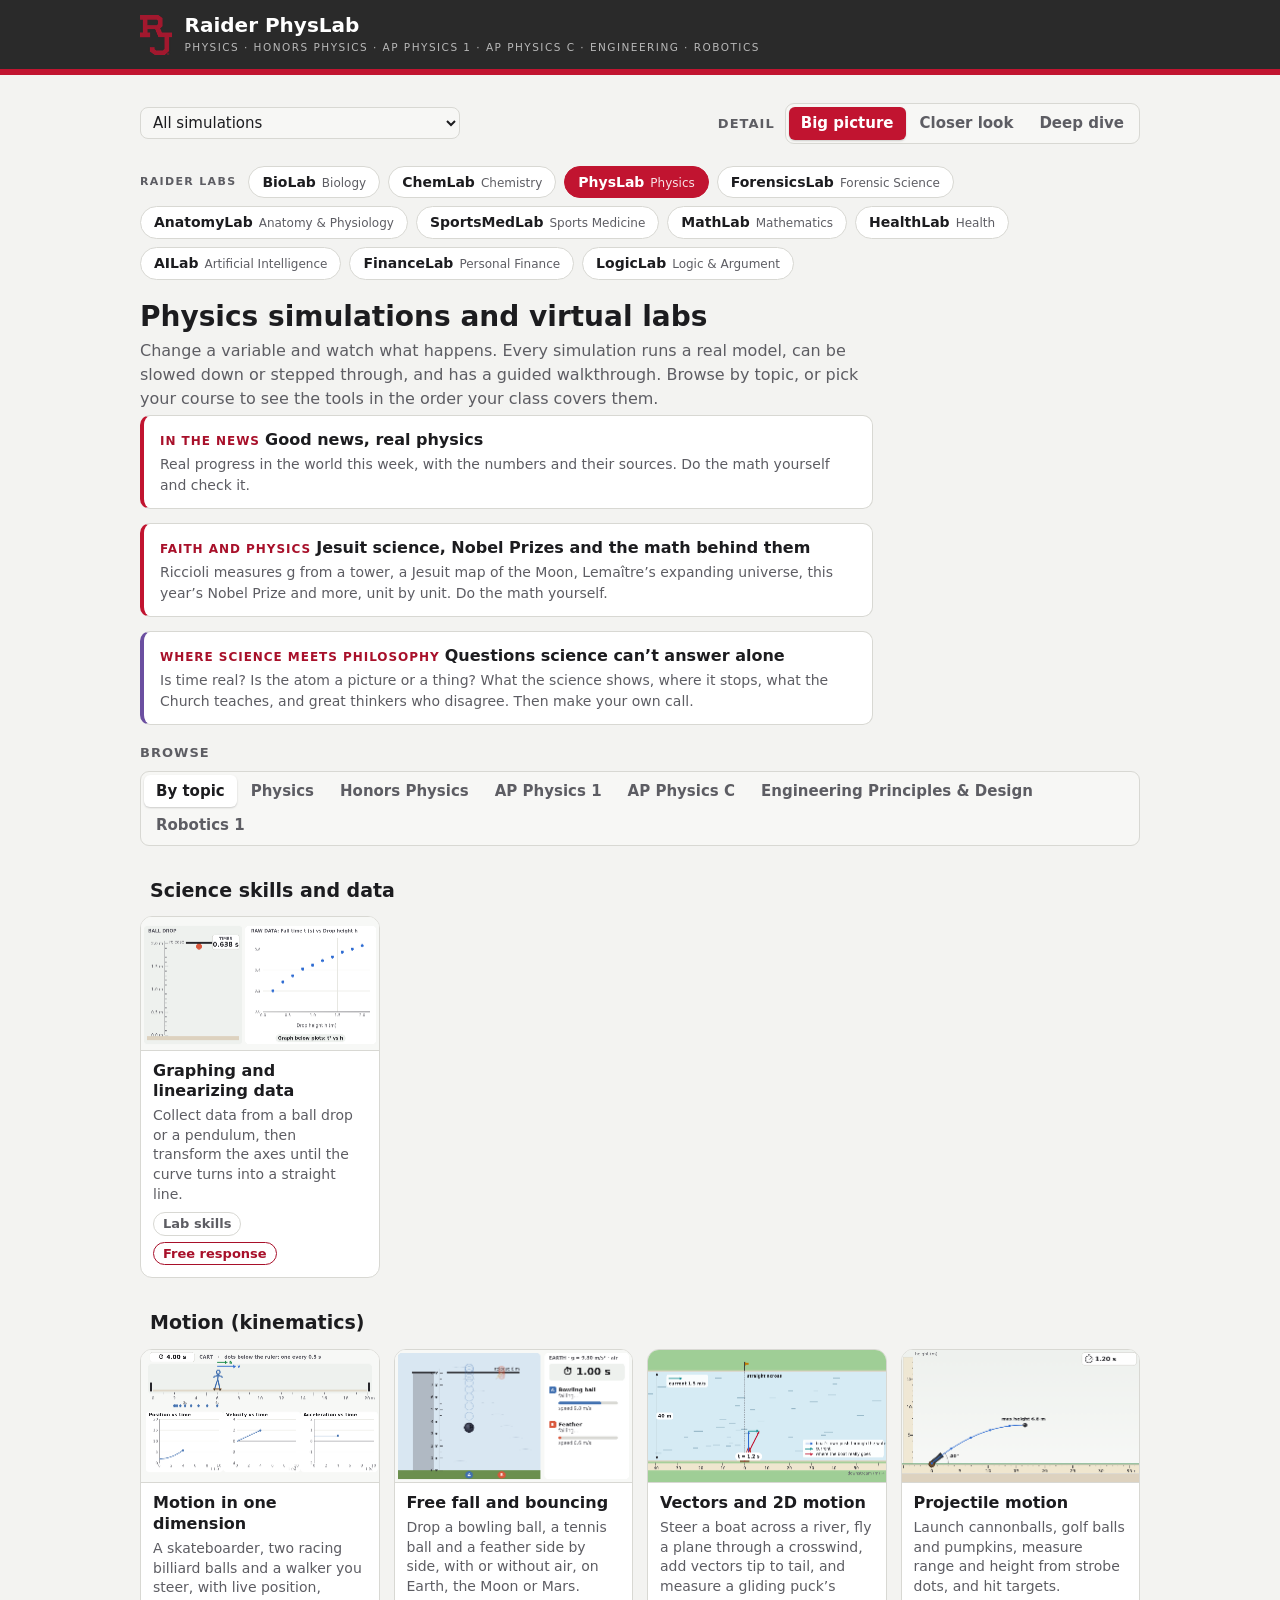
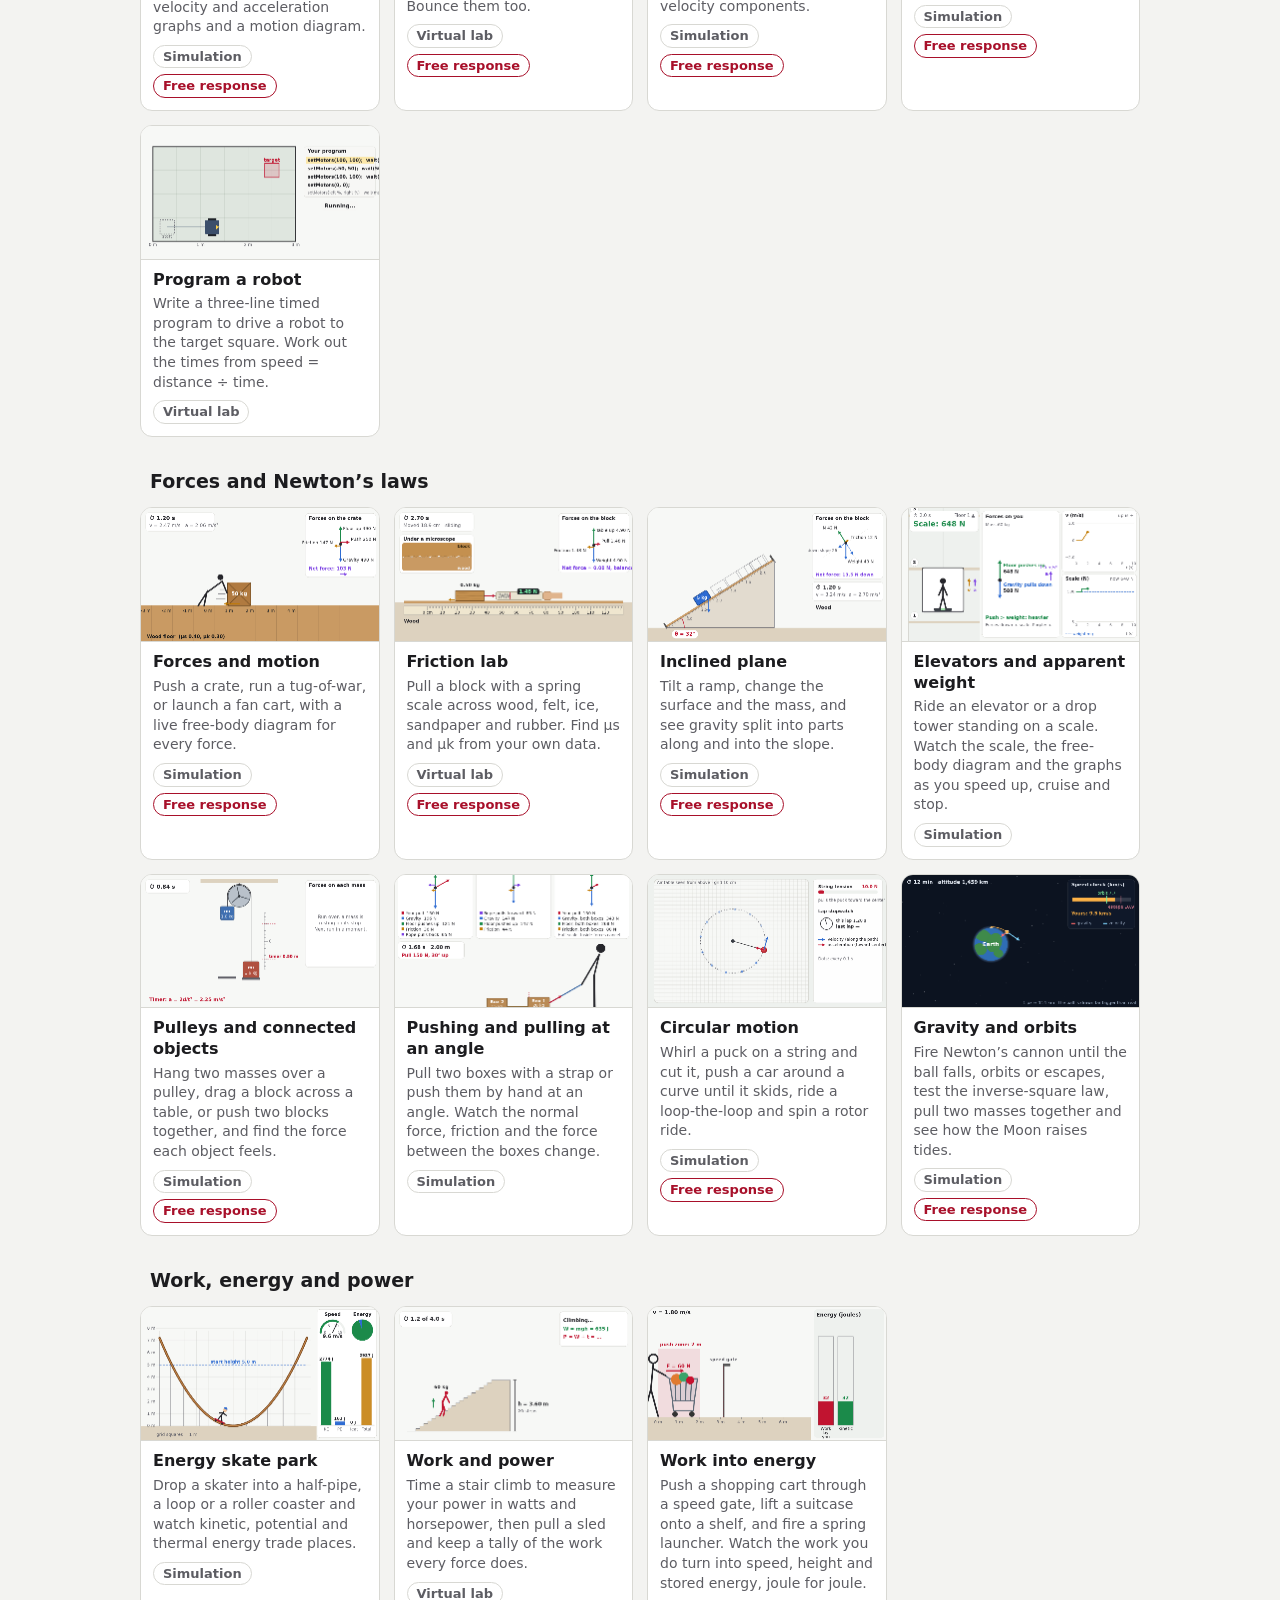
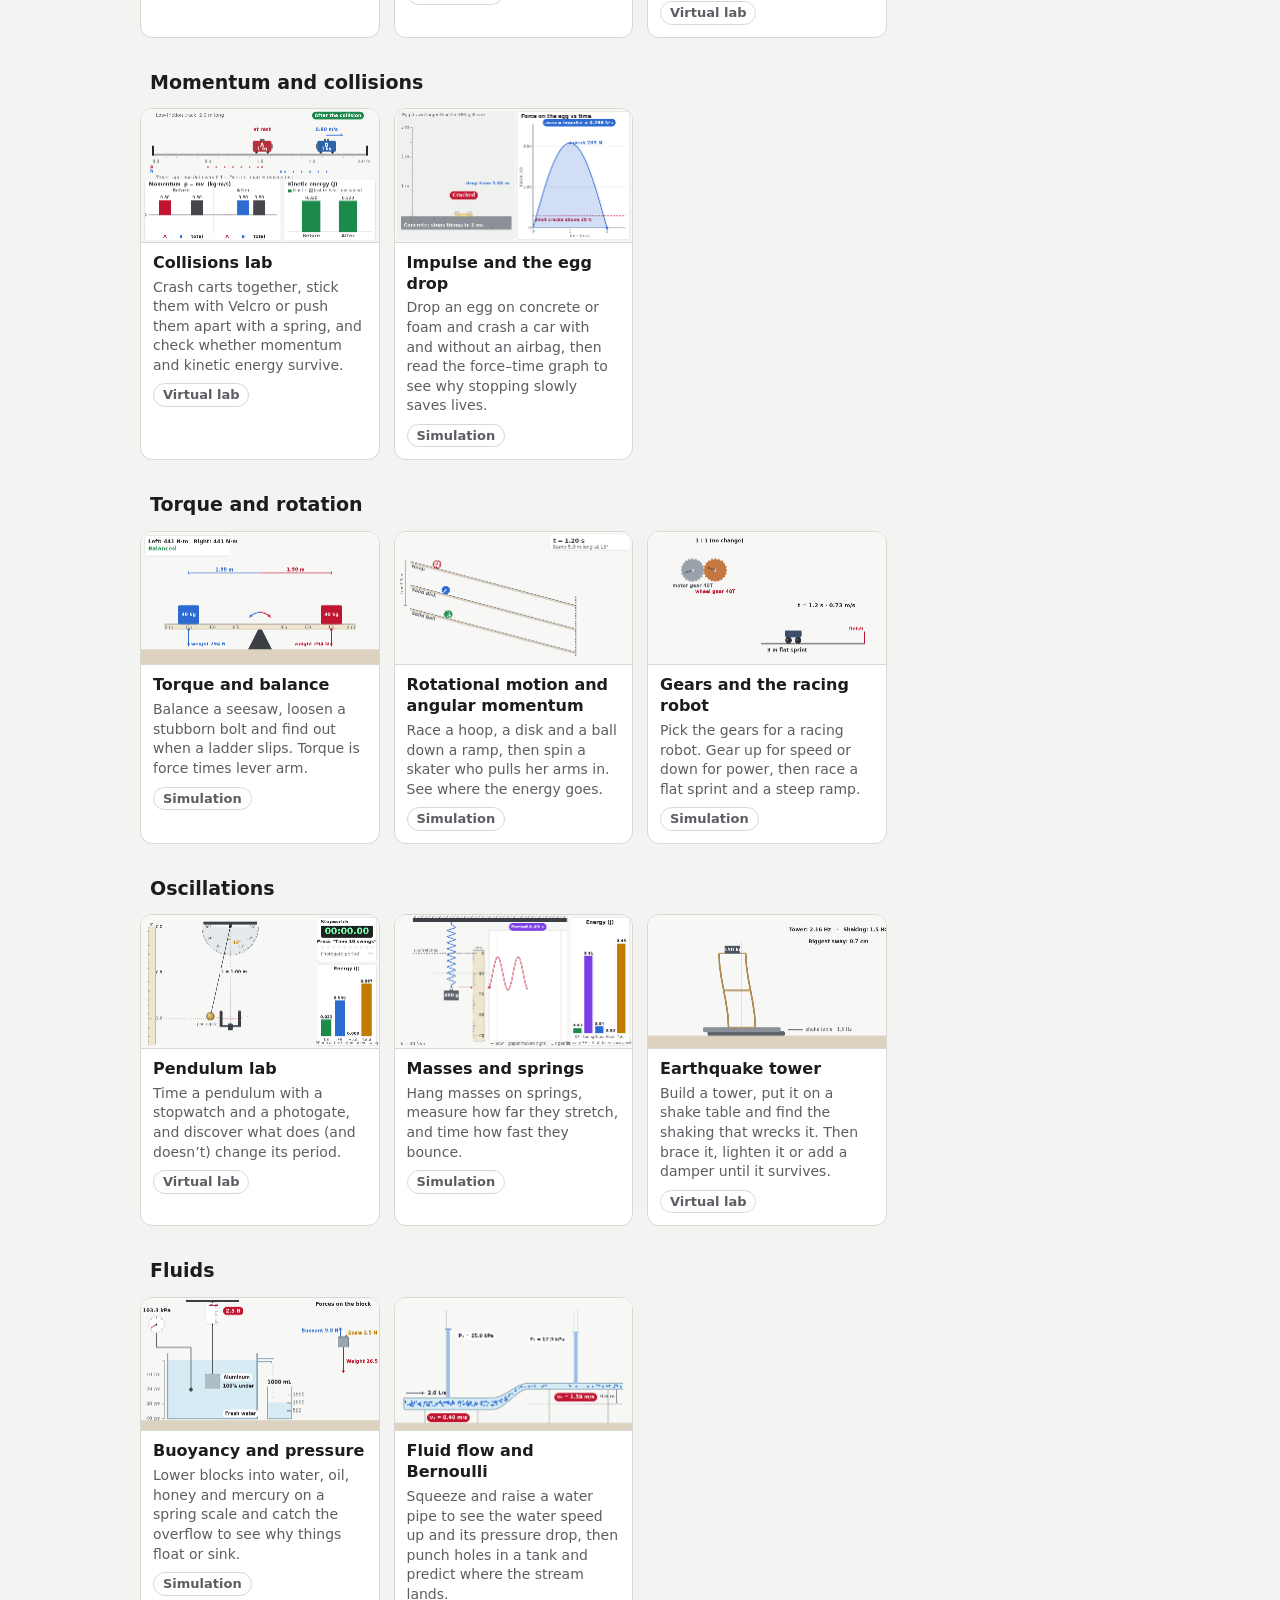
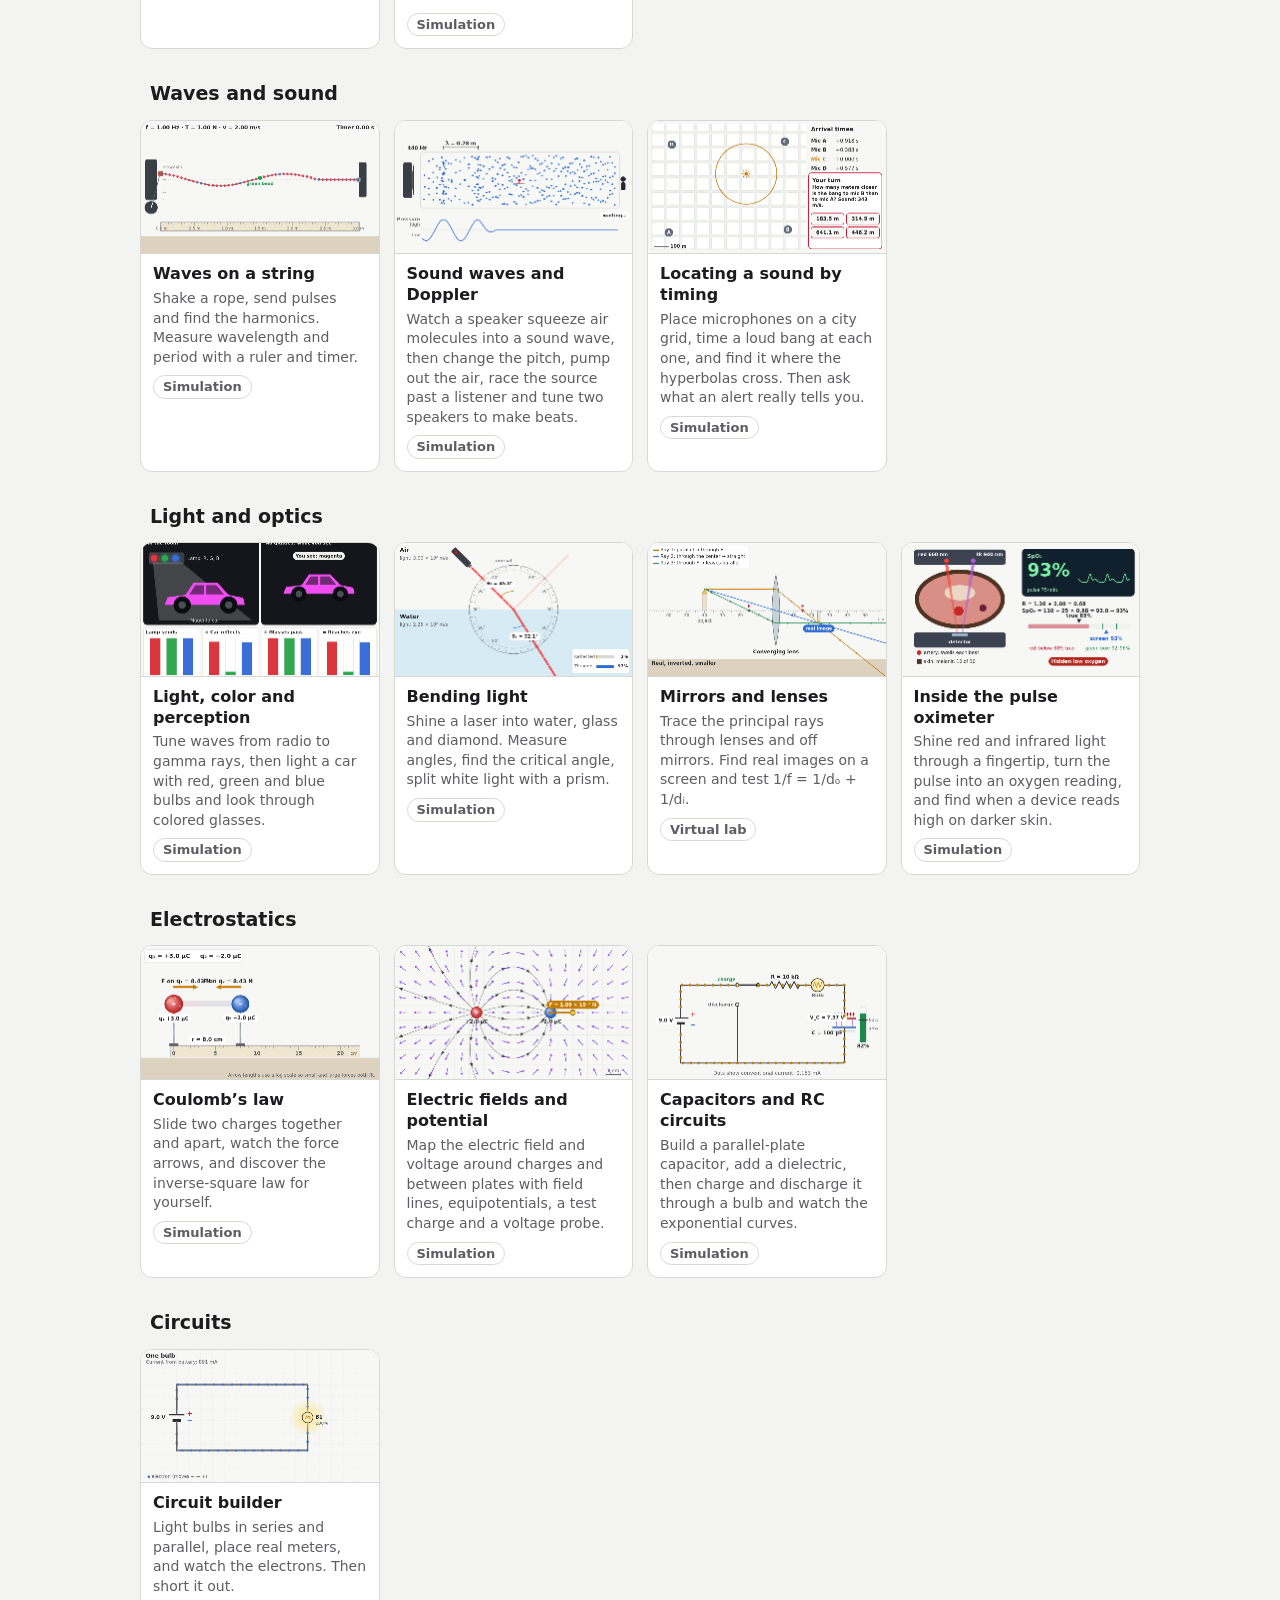
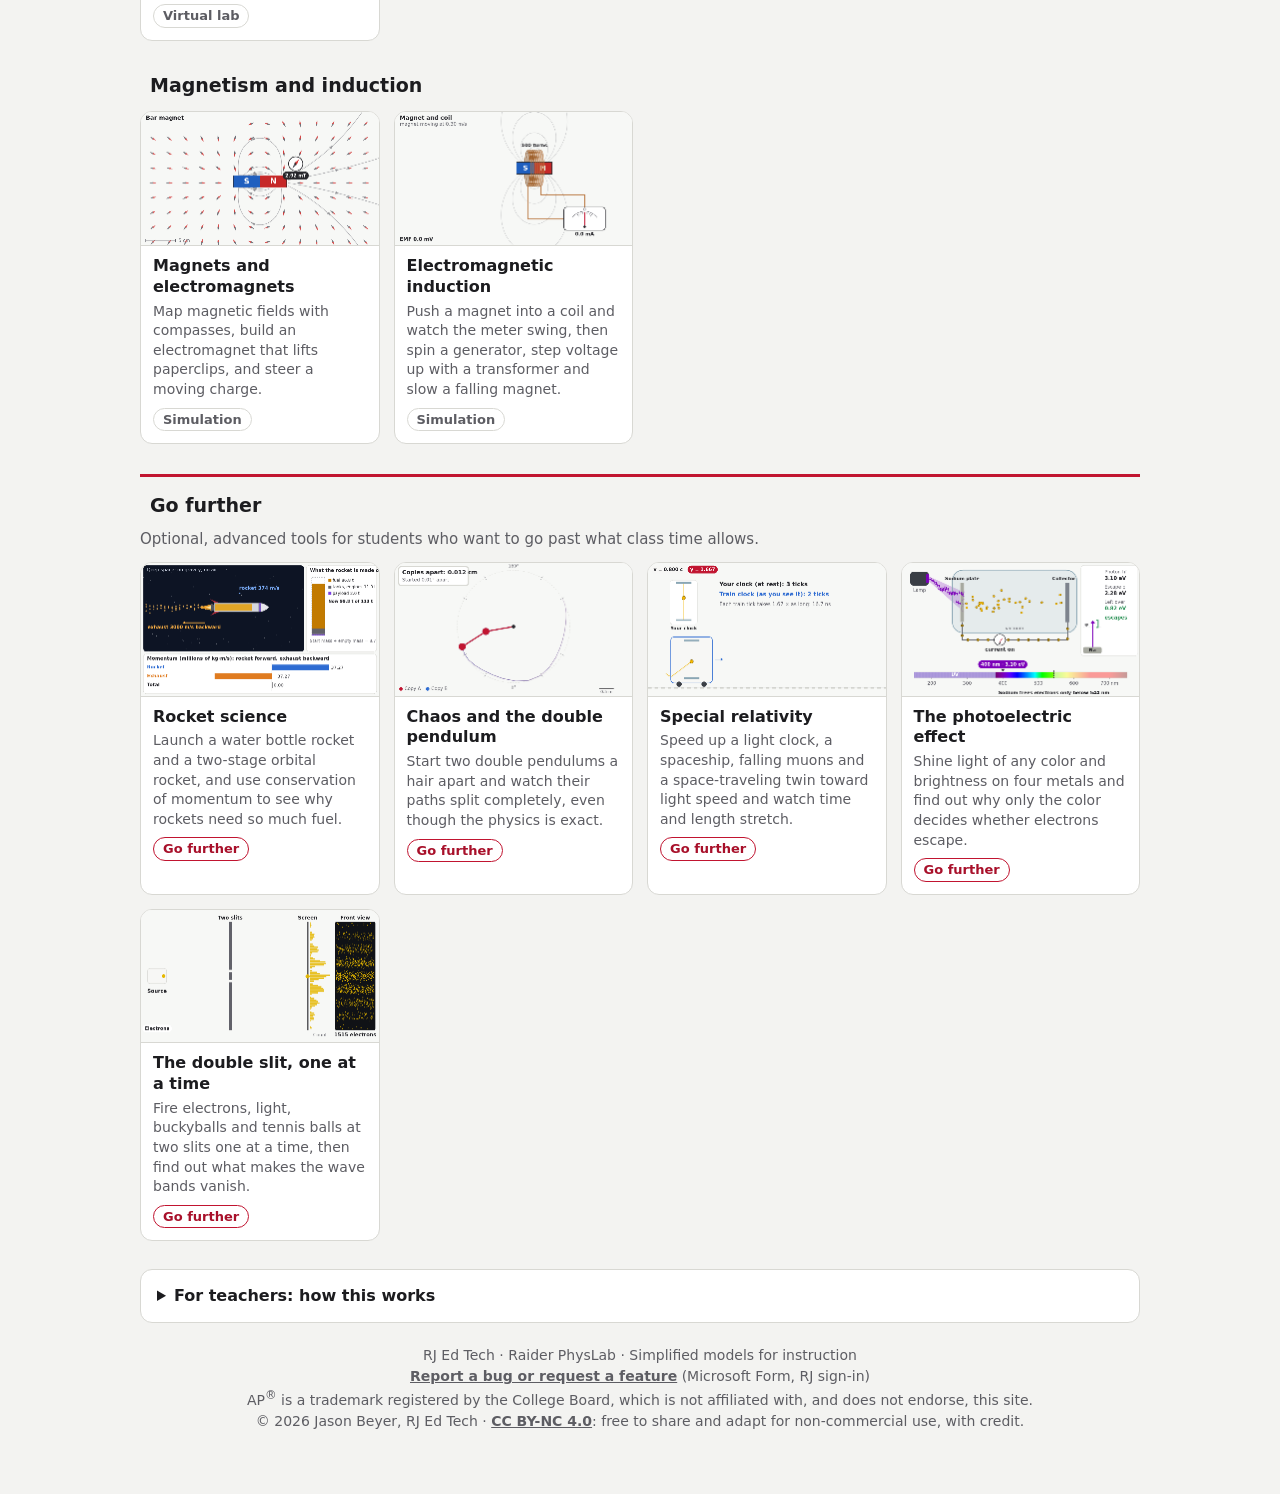
==== commit bab292d2: "Add LogicLab to the Raider Labs menu Co-Authored-By: Claude Opus 5.5 <noreply@anthropic.com> Claude-" ====
--- a/index.html
+++ b/index.html
@@ -36,7 +36,7 @@
   </nav>
 
   <section id="home">
-    <nav class="labs" aria-label="Raider Labs"><span class="labs-l">Raider Labs</span><a href="https://rjedtech.github.io/Raider-BioLab/">BioLab <small>Biology</small></a><a href="https://rjedtech.github.io/Raider-ChemLab/">ChemLab <small>Chemistry</small></a><a href="https://rjedtech.github.io/Raider-PhysLab/" aria-current="page">PhysLab <small>Physics</small></a><a href="https://rjedtech.github.io/Raider-ForensicsLab/">ForensicsLab <small>Forensic Science</small></a><a href="https://rjedtech.github.io/Raider-AnatomyLab/">AnatomyLab <small>Anatomy &amp; Physiology</small></a><a href="https://rjedtech.github.io/Raider-SportsMedLab/">SportsMedLab <small>Sports Medicine</small></a><a href="https://rjedtech.github.io/Raider-MathLab/">MathLab <small>Mathematics</small></a><a href="https://rjedtech.github.io/Raider-HealthLab/">HealthLab <small>Health</small></a><a href="https://rjedtech.github.io/Raider-AILab/">AILab <small>Artificial Intelligence</small></a><a href="https://rjedtech.github.io/Raider-FinanceLab/">FinanceLab <small>Personal Finance</small></a></nav>
+    <nav class="labs" aria-label="Raider Labs"><span class="labs-l">Raider Labs</span><a href="https://rjedtech.github.io/Raider-BioLab/">BioLab <small>Biology</small></a><a href="https://rjedtech.github.io/Raider-ChemLab/">ChemLab <small>Chemistry</small></a><a href="https://rjedtech.github.io/Raider-PhysLab/" aria-current="page">PhysLab <small>Physics</small></a><a href="https://rjedtech.github.io/Raider-ForensicsLab/">ForensicsLab <small>Forensic Science</small></a><a href="https://rjedtech.github.io/Raider-AnatomyLab/">AnatomyLab <small>Anatomy &amp; Physiology</small></a><a href="https://rjedtech.github.io/Raider-SportsMedLab/">SportsMedLab <small>Sports Medicine</small></a><a href="https://rjedtech.github.io/Raider-MathLab/">MathLab <small>Mathematics</small></a><a href="https://rjedtech.github.io/Raider-HealthLab/">HealthLab <small>Health</small></a><a href="https://rjedtech.github.io/Raider-AILab/">AILab <small>Artificial Intelligence</small></a><a href="https://rjedtech.github.io/Raider-FinanceLab/">FinanceLab <small>Personal Finance</small></a><a href="https://rjedtech.github.io/Raider-LogicLab/">LogicLab <small>Logic &amp; Argument</small></a></nav>
     <div class="home-head">
       <h2>Physics simulations and virtual labs</h2>
       <p class="lede">Change a variable and watch what happens. Every simulation runs a real model, can be slowed down or stepped through, and has a guided walkthrough. Browse by topic, or pick your course to see the tools in the order your class covers them.</p>
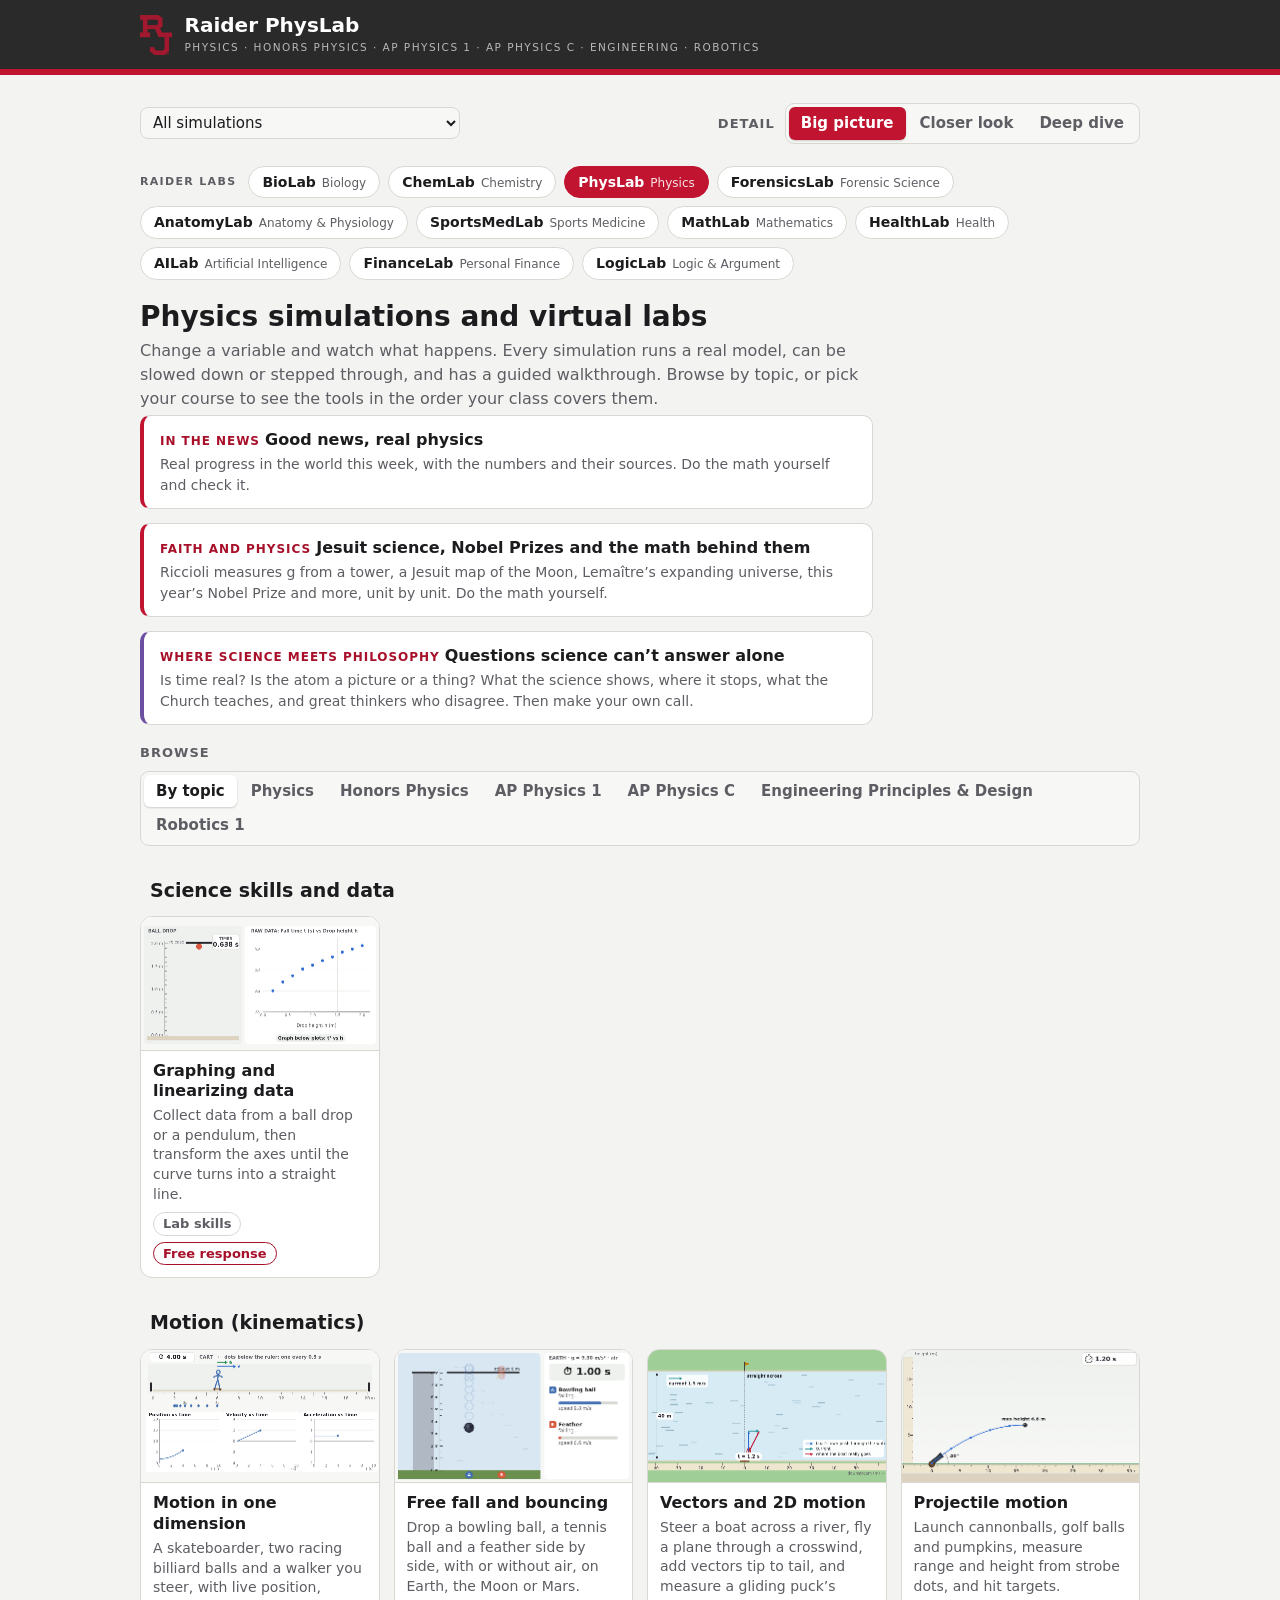
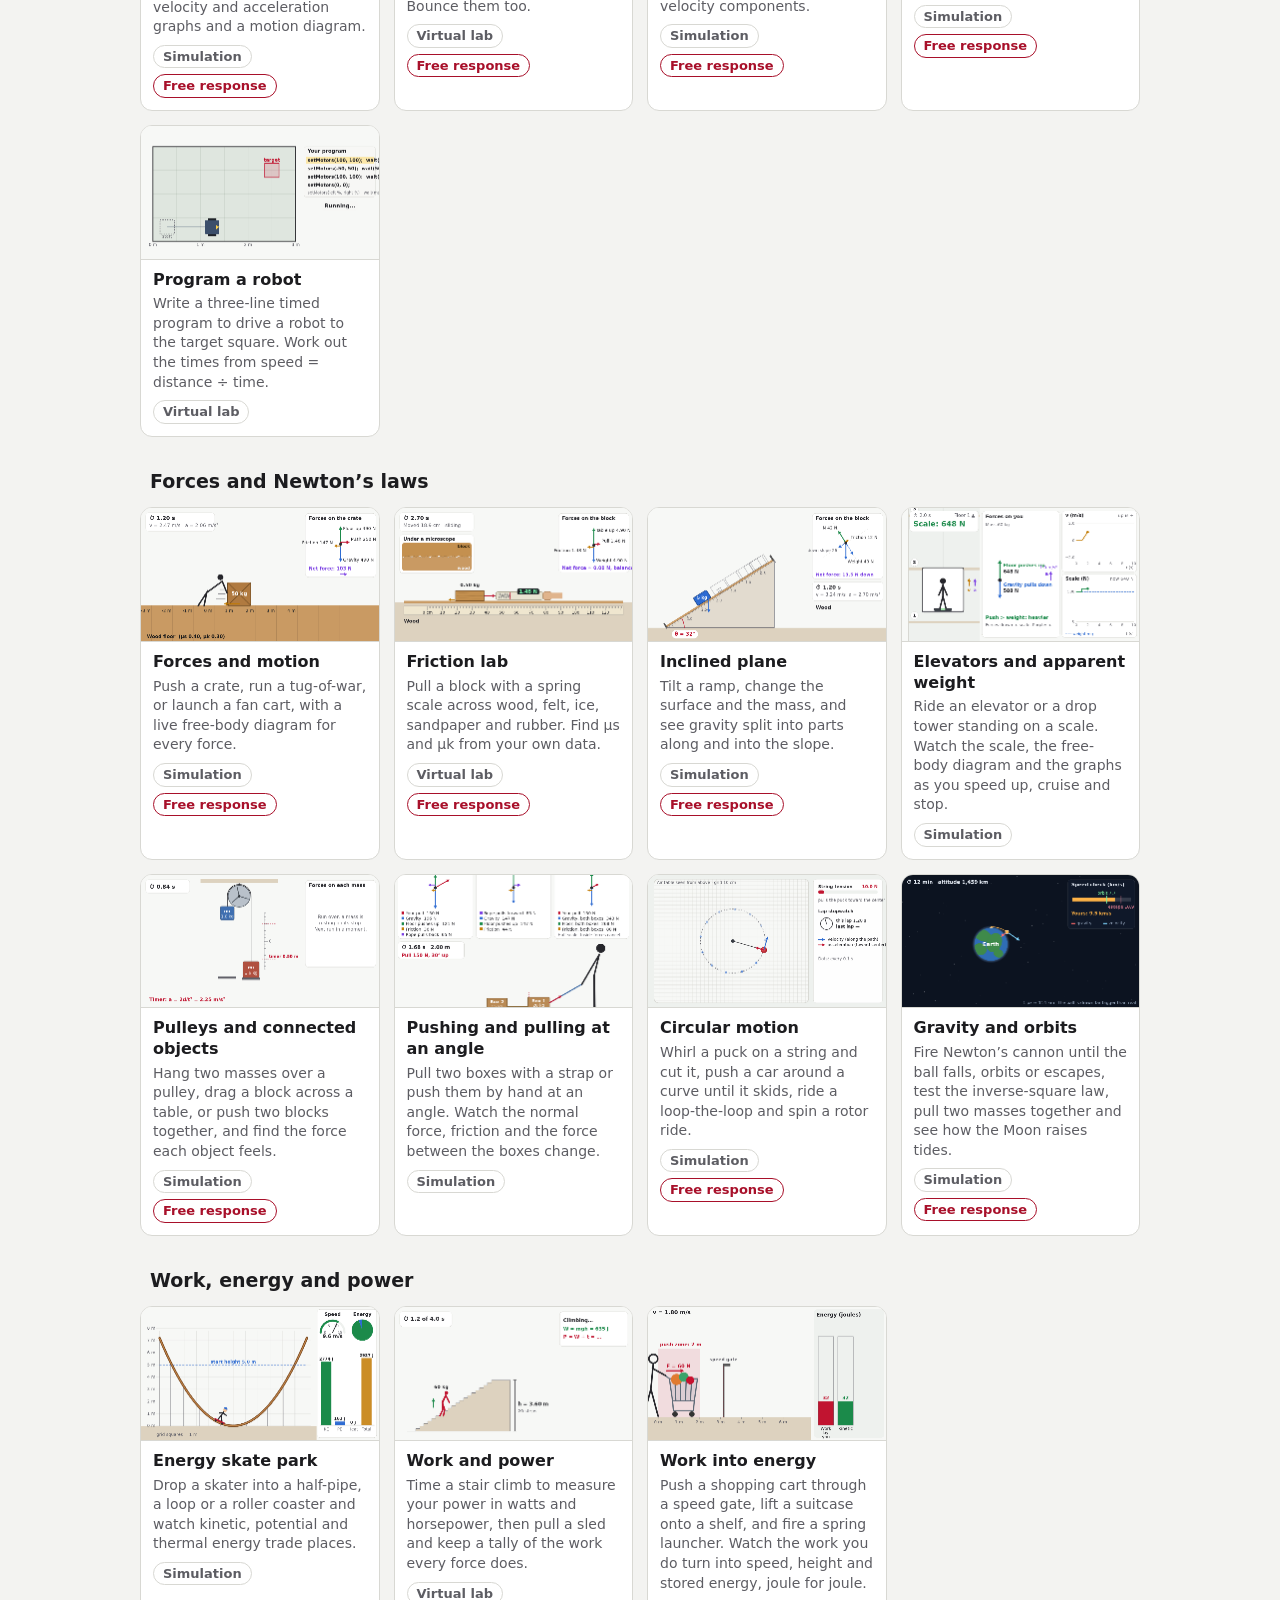
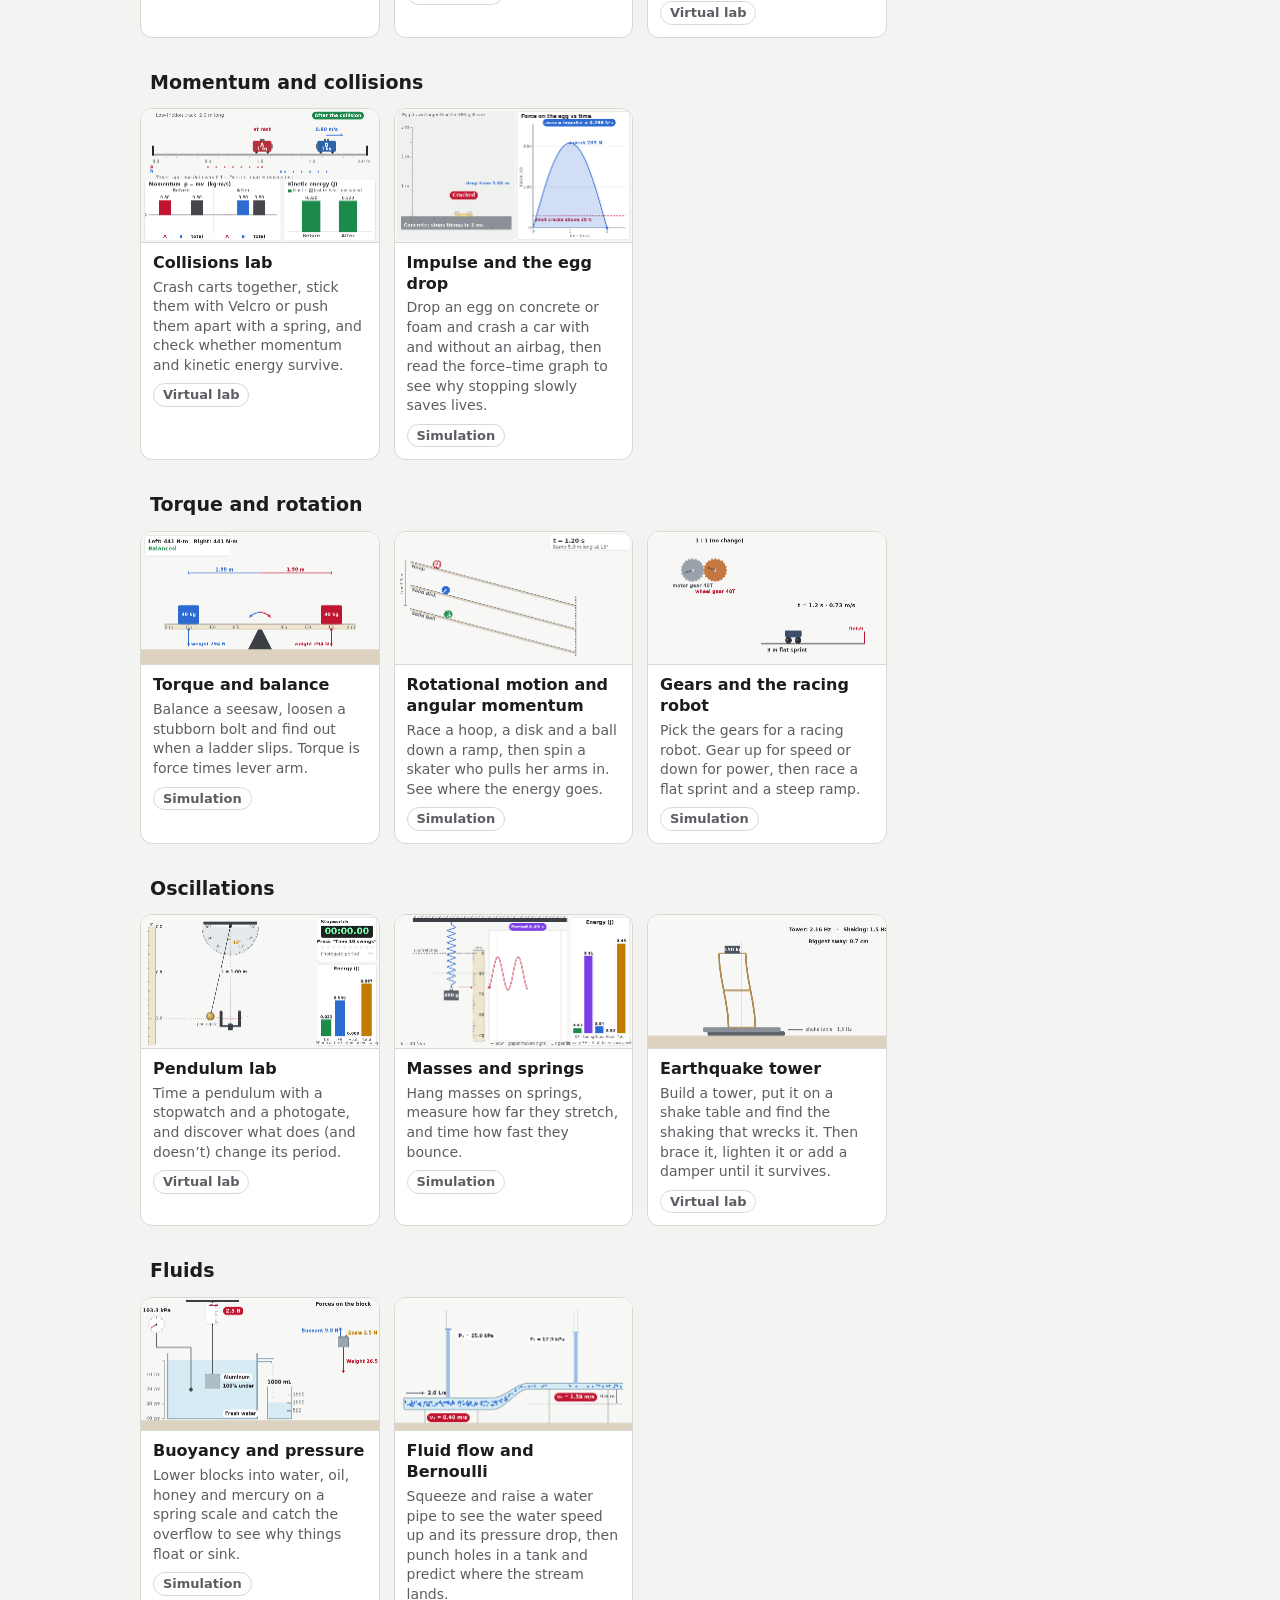
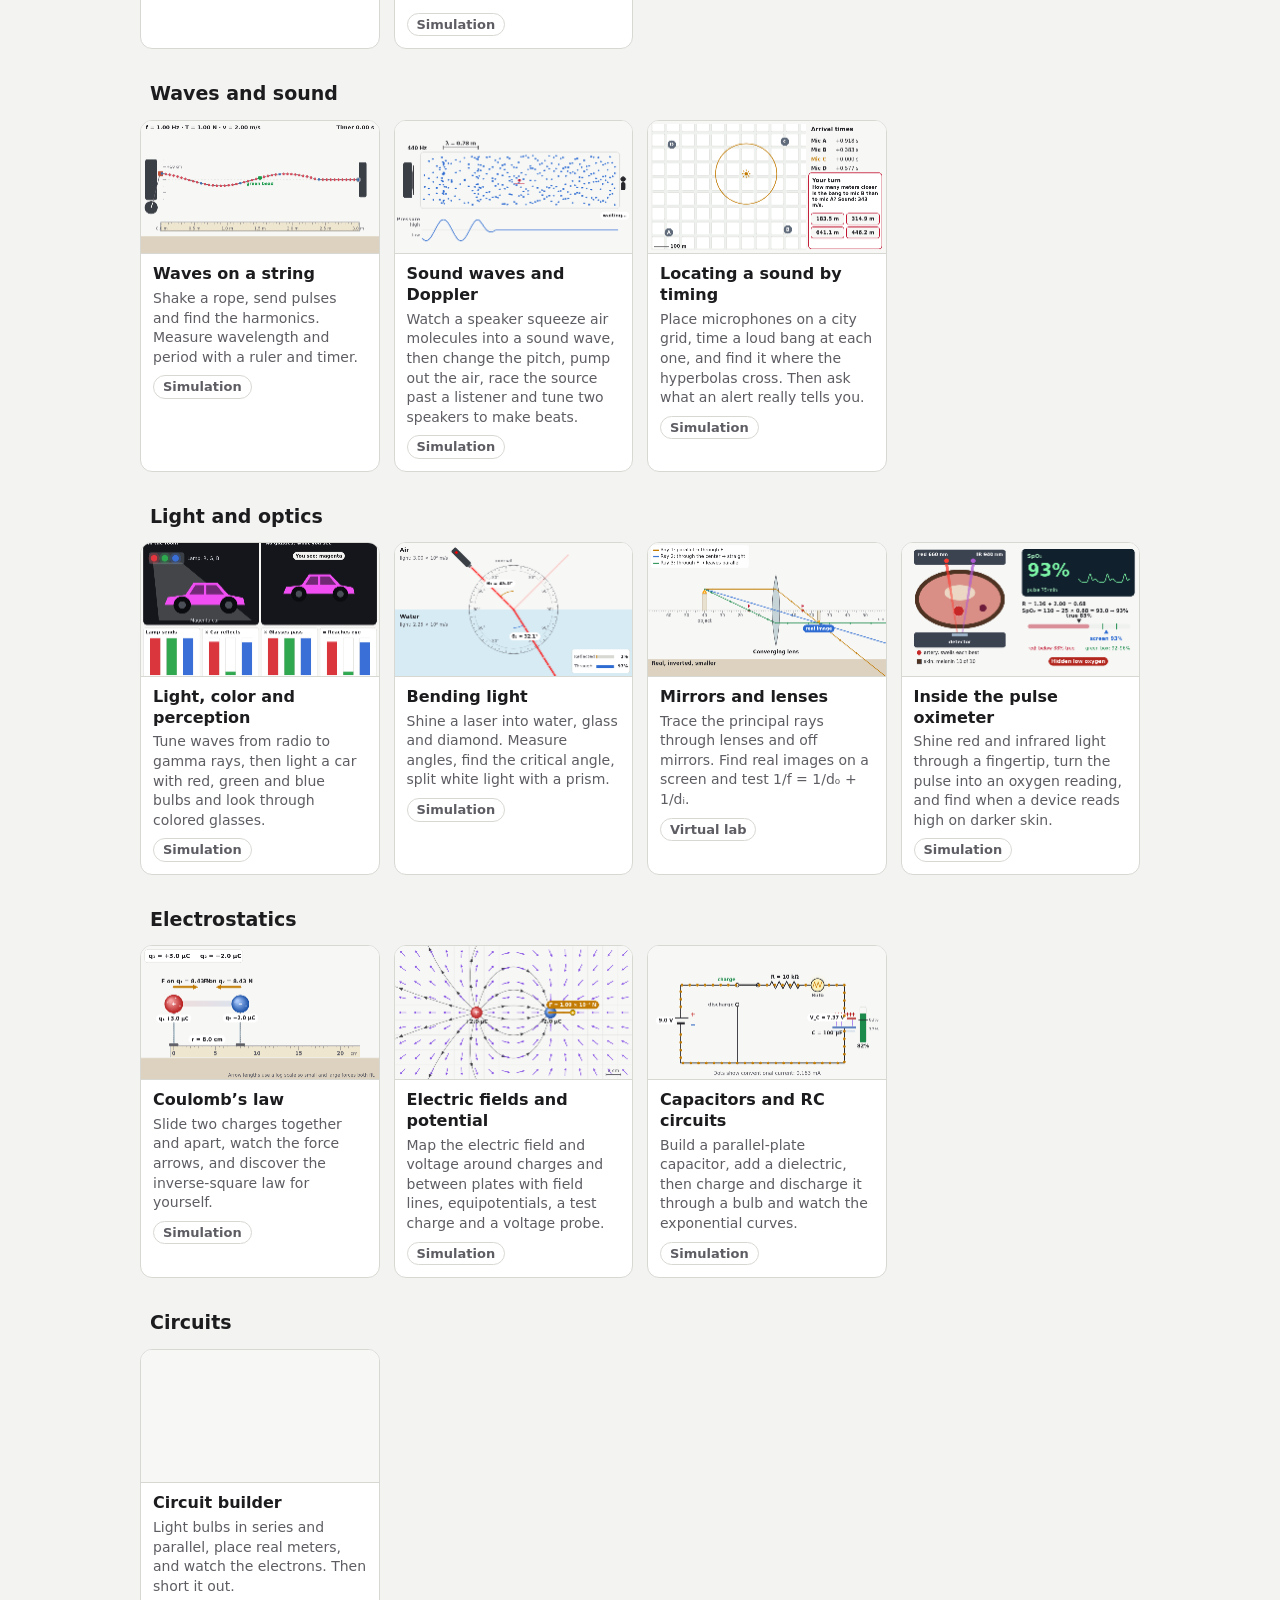
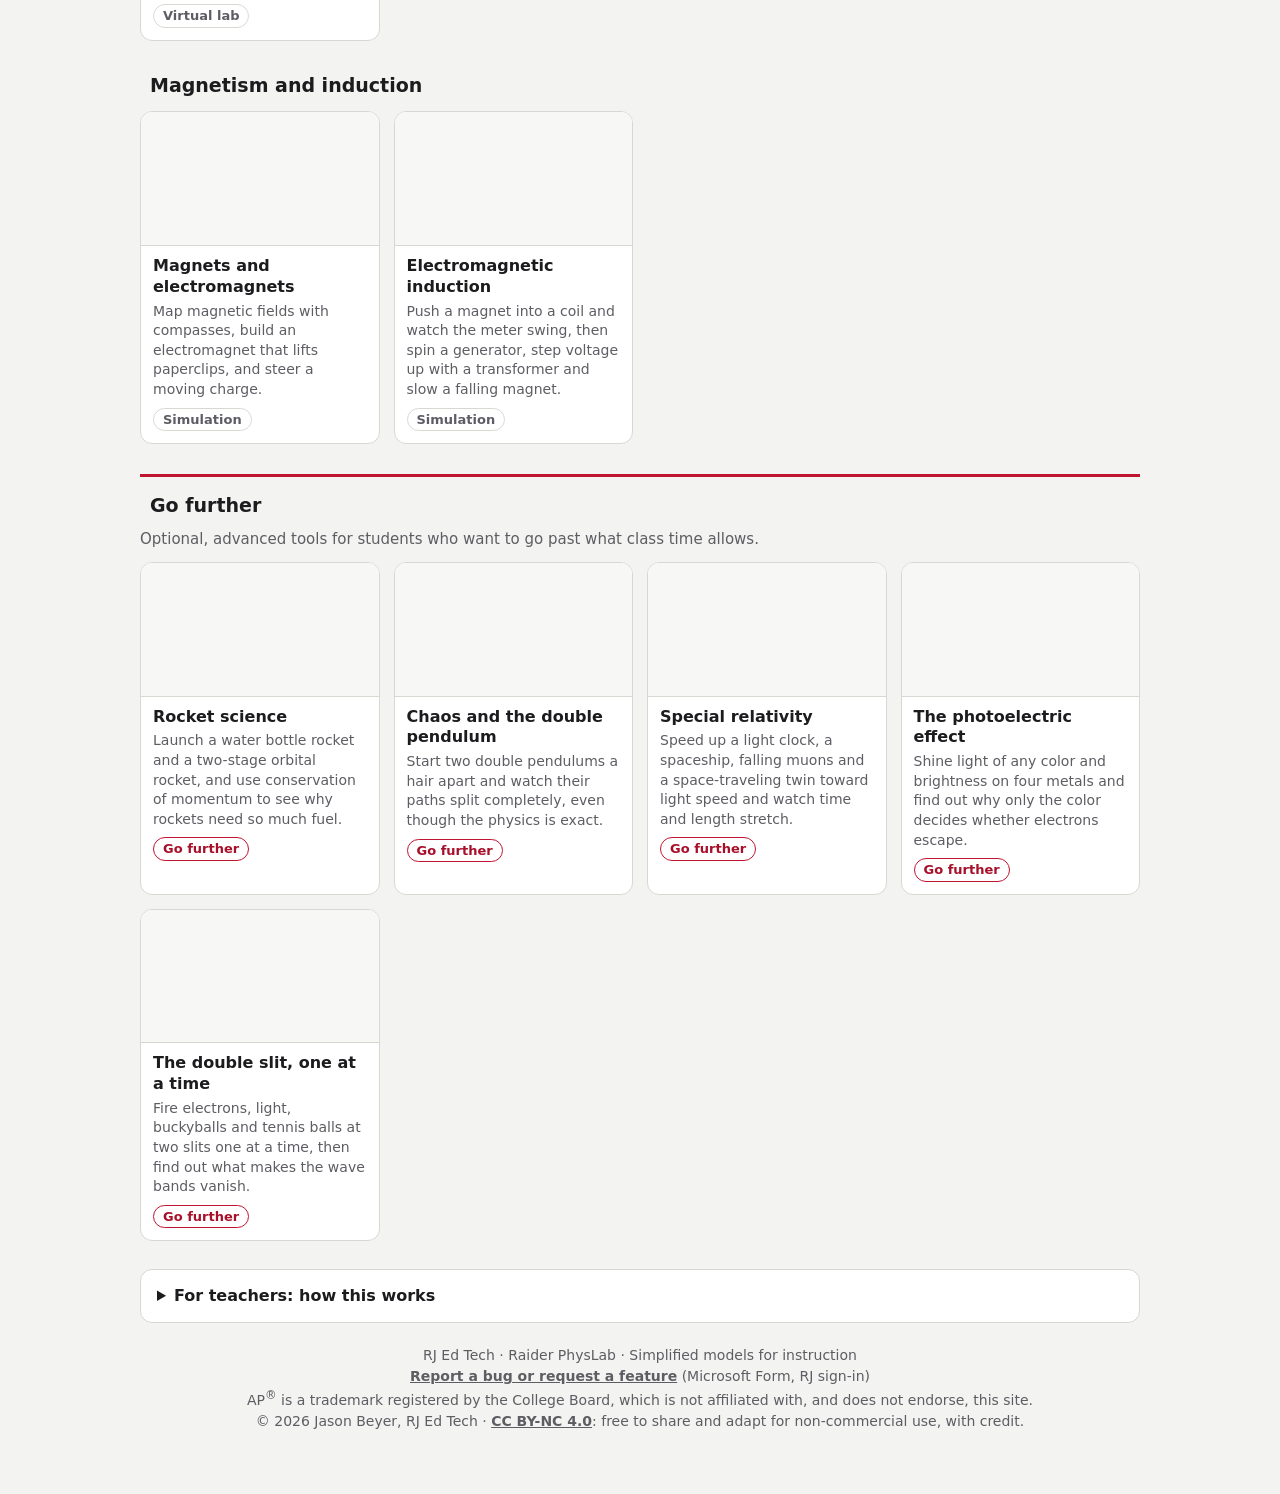
==== commit 6d14eaa6: "Start here: show the first move, and give it its own confused help Start here now ends with "Press N" ====
--- a/index.html
+++ b/index.html
@@ -11,7 +11,7 @@
 <link rel="icon" href="favicon.ico" sizes="any">
 <link rel="icon" href="favicon.svg" type="image/svg+xml">
 <link rel="apple-touch-icon" href="apple-touch-icon.png">
-<link rel="stylesheet" href="biolab.css?v=202611200300">
+<link rel="stylesheet" href="biolab.css?v=202611231200">
 </head>
 <body>
 <header class="rj-masthead">
@@ -108,7 +108,7 @@
   <p class="foot">RJ Ed Tech · Raider PhysLab · Simplified models for instruction<br><a href="https://forms.cloud.microsoft/Pages/ResponsePage.aspx?id=4SwuQZc-CEClZjjFdYLisQzihhIB-7hPp9L3AOSeJONUOVJaVTVMOE9YMFNSVVM3TUNOOFVQR1pYTi4u&amp;rc59cb41123d3497584d2ca10cb9e1c54=%22Raider%20PhysLab%22" target="_blank" rel="noopener">Report a bug or request a feature</a> (Microsoft Form, RJ sign-in)<br>AP<sup>®</sup> is a trademark registered by the College Board, which is not affiliated with, and does not endorse, this site.<br>© 2026 Jason Beyer, RJ Ed Tech · <a href="https://creativecommons.org/licenses/by-nc/4.0/" target="_blank" rel="license noopener">CC BY-NC 4.0</a>: free to share and adapt for non-commercial use, with credit.</p>
 </main>
 
-<script src="engine.js?v=202611200300"></script>
+<script src="engine.js?v=202611231200"></script>
 <script src="bench.js?v=202611101200"></script>
 <script src="sims/linearize.js?v=202611172330"></script>
 <script src="sims/motion1d.js?v=202611112000"></script>
@@ -171,7 +171,7 @@
 <script src="learn-doubleslit.js?v=202611192330"></script>
 <script>BioLab.start();</script>
 <script src="help-text.js?v=202611191600"></script>
-<script src="student-help.js?v=202611191500"></script>
+<script src="student-help.js?v=202611231200"></script>
 <!-- Anonymous page-view count (GoatCounter, rjedtech.goatcounter.com): no cookies, no personal data, no form contents.
      Each tool (#id) counts as its own page; anything after = or @ in the address is never sent.
      A visit through the school's Securly filter (?scrlybrkr in the address) adds ?sd = school device; nothing else about the visitor is sent. -->
--- a/biolab.css
+++ b/biolab.css
@@ -621,3 +621,5 @@
 .bd-tw{overflow-x:auto}.bd-t{width:100%;table-layout:fixed;border-collapse:collapse;font-size:13.5px;line-height:1.4}.bd-t th,.bd-t td{white-space:normal;overflow-wrap:anywhere;text-align:left;vertical-align:top;padding:6px 8px;border-bottom:1px solid var(--line,#ddd)}.bd-t th{font-size:12.5px;color:var(--muted,#555)}
 @media (max-width:640px){.bd-t thead{display:none}.bd-t tr{display:block;padding:6px 0;border-bottom:1px solid var(--line,#ddd)}.bd-t td{display:block;border:0;padding:2px 0}}
 @media print{.bd-box{display:block!important}}
+
+.ln-next{margin:10px 0 2px;padding:8px 10px;border-radius:8px;background:color-mix(in srgb,currentColor 7%,transparent);font-weight:500}
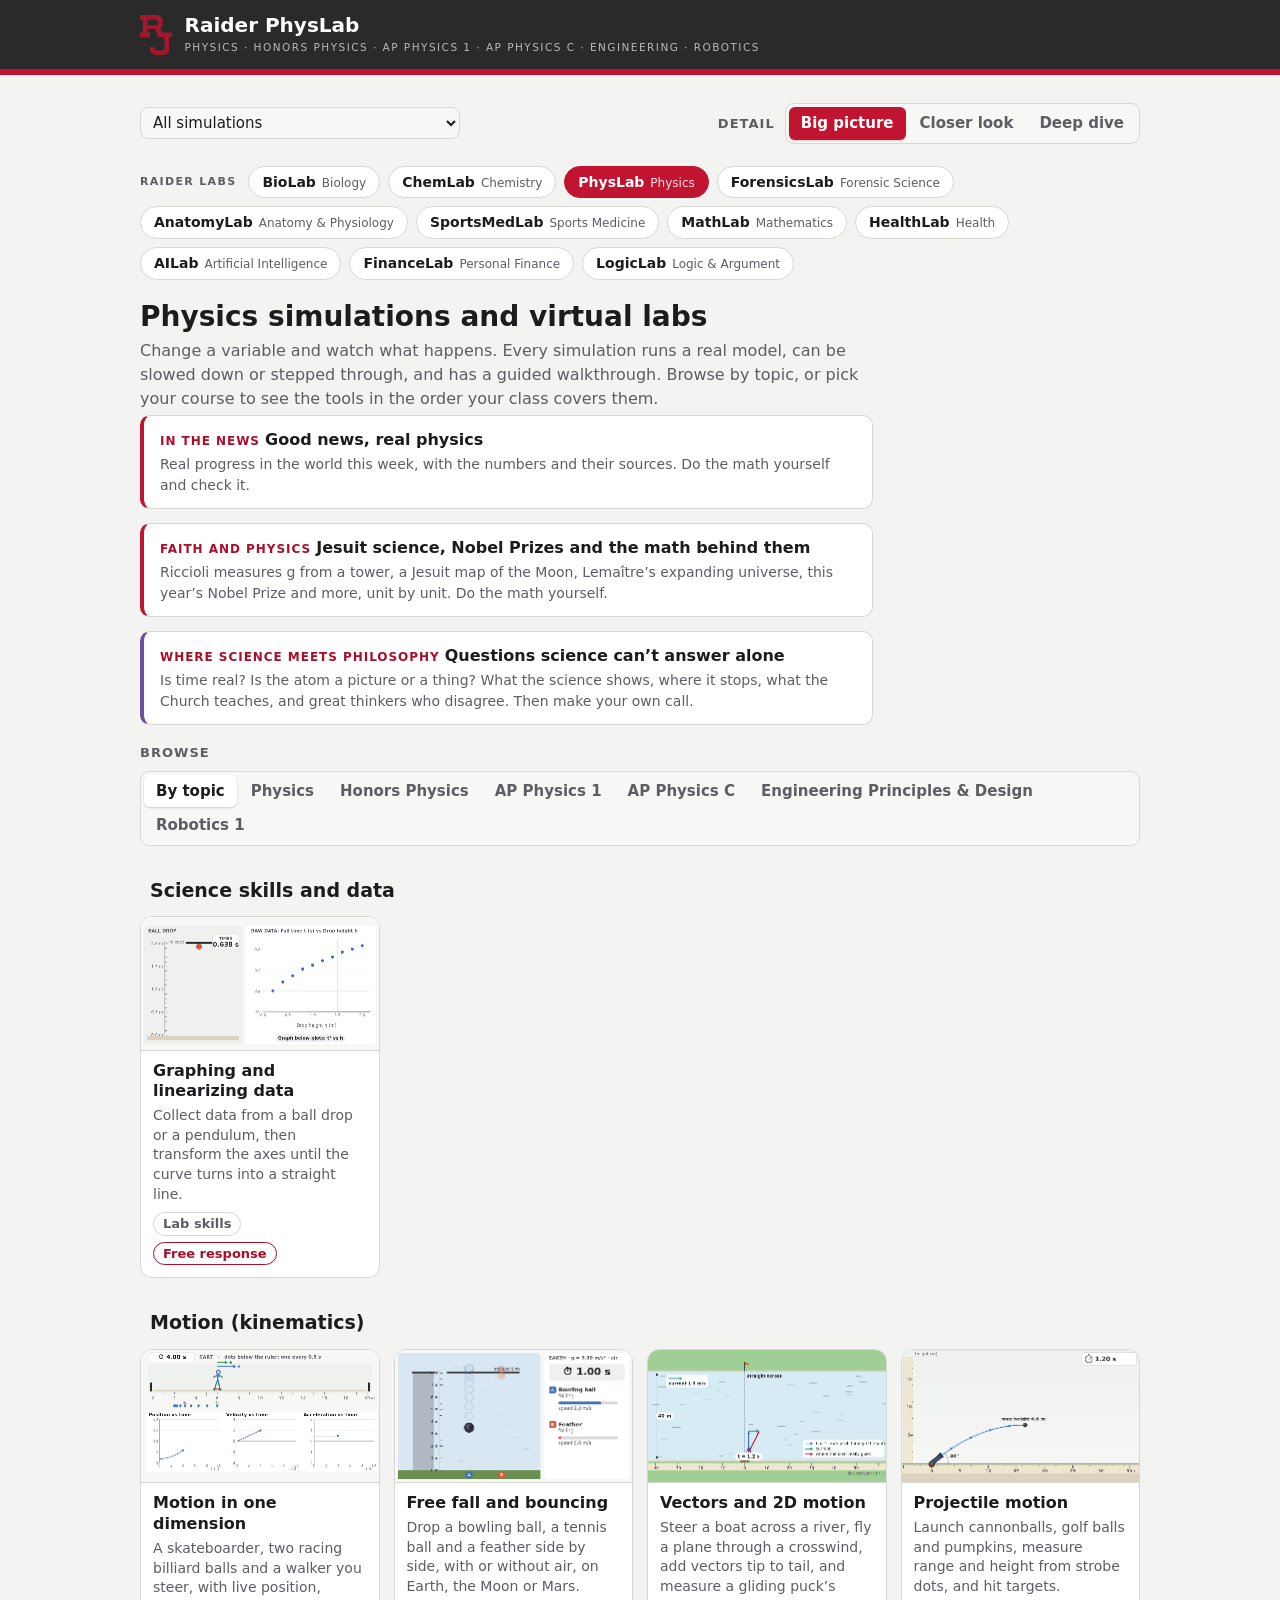
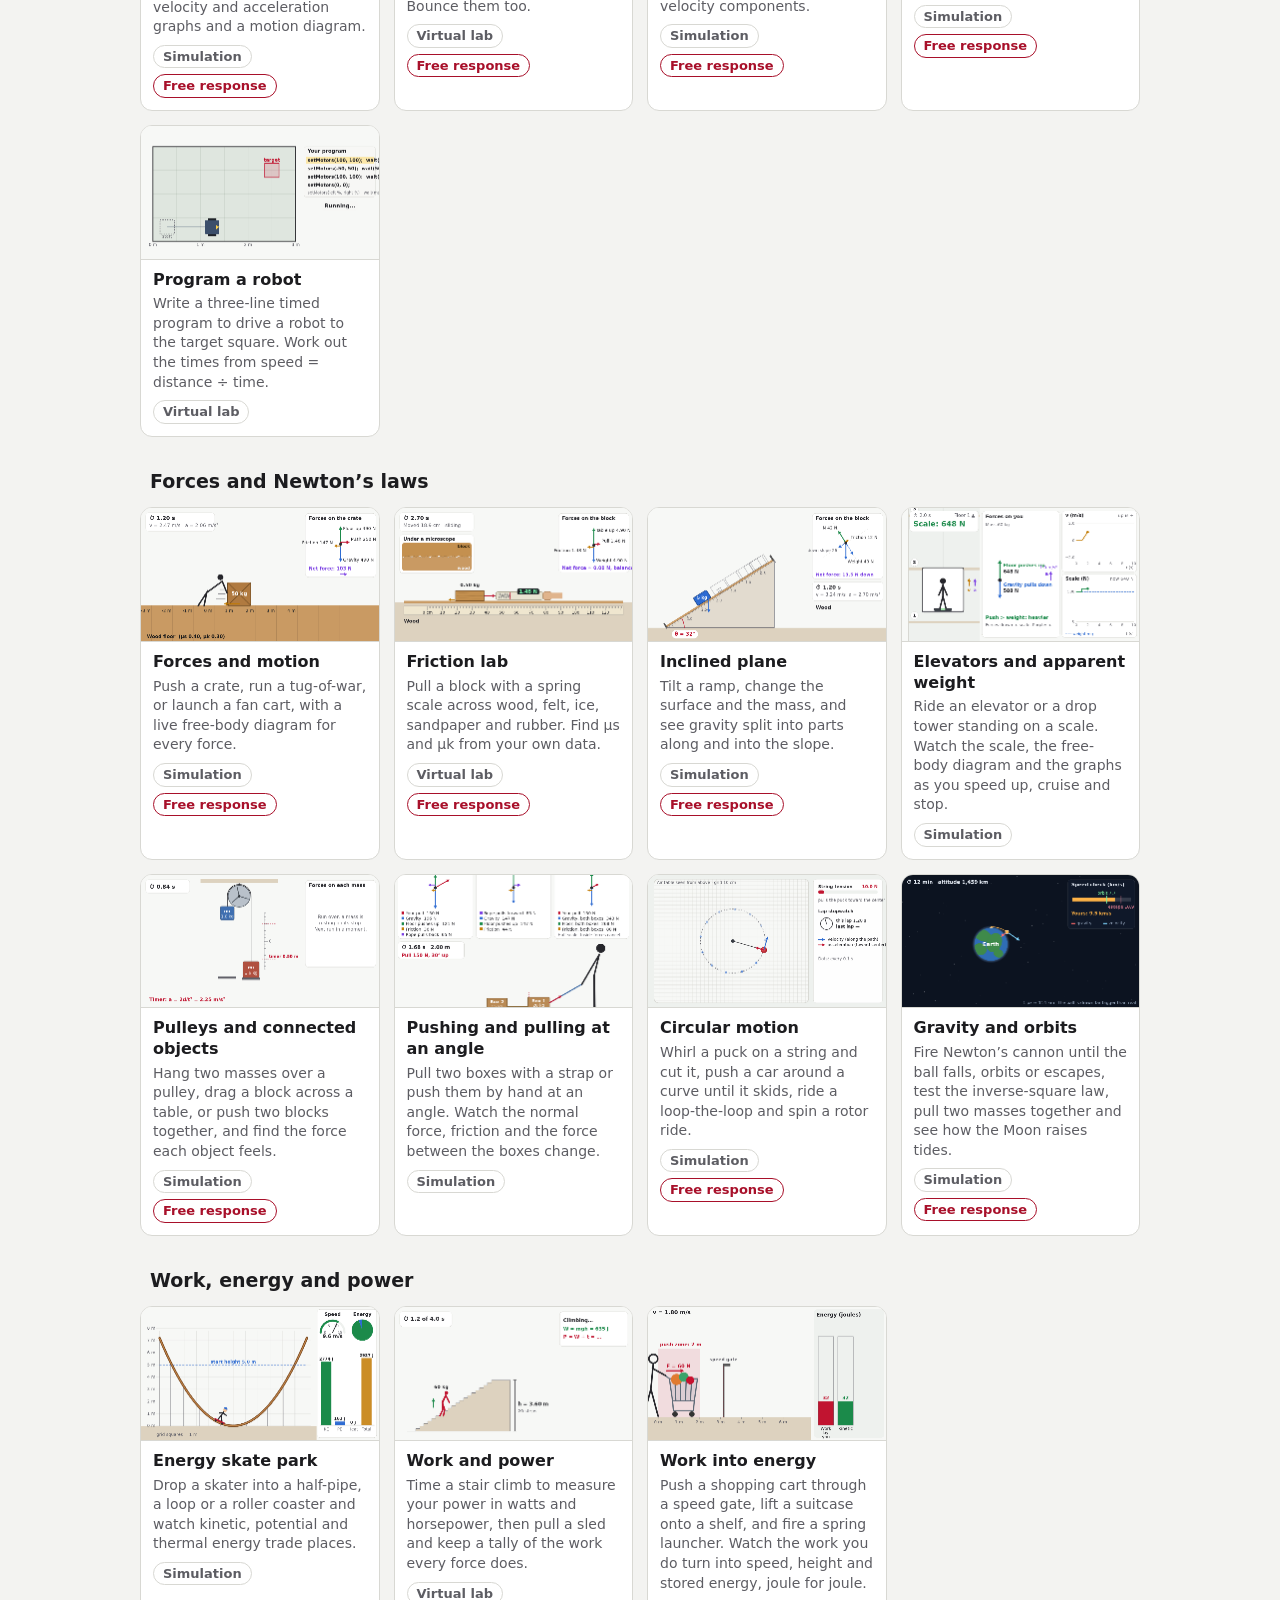
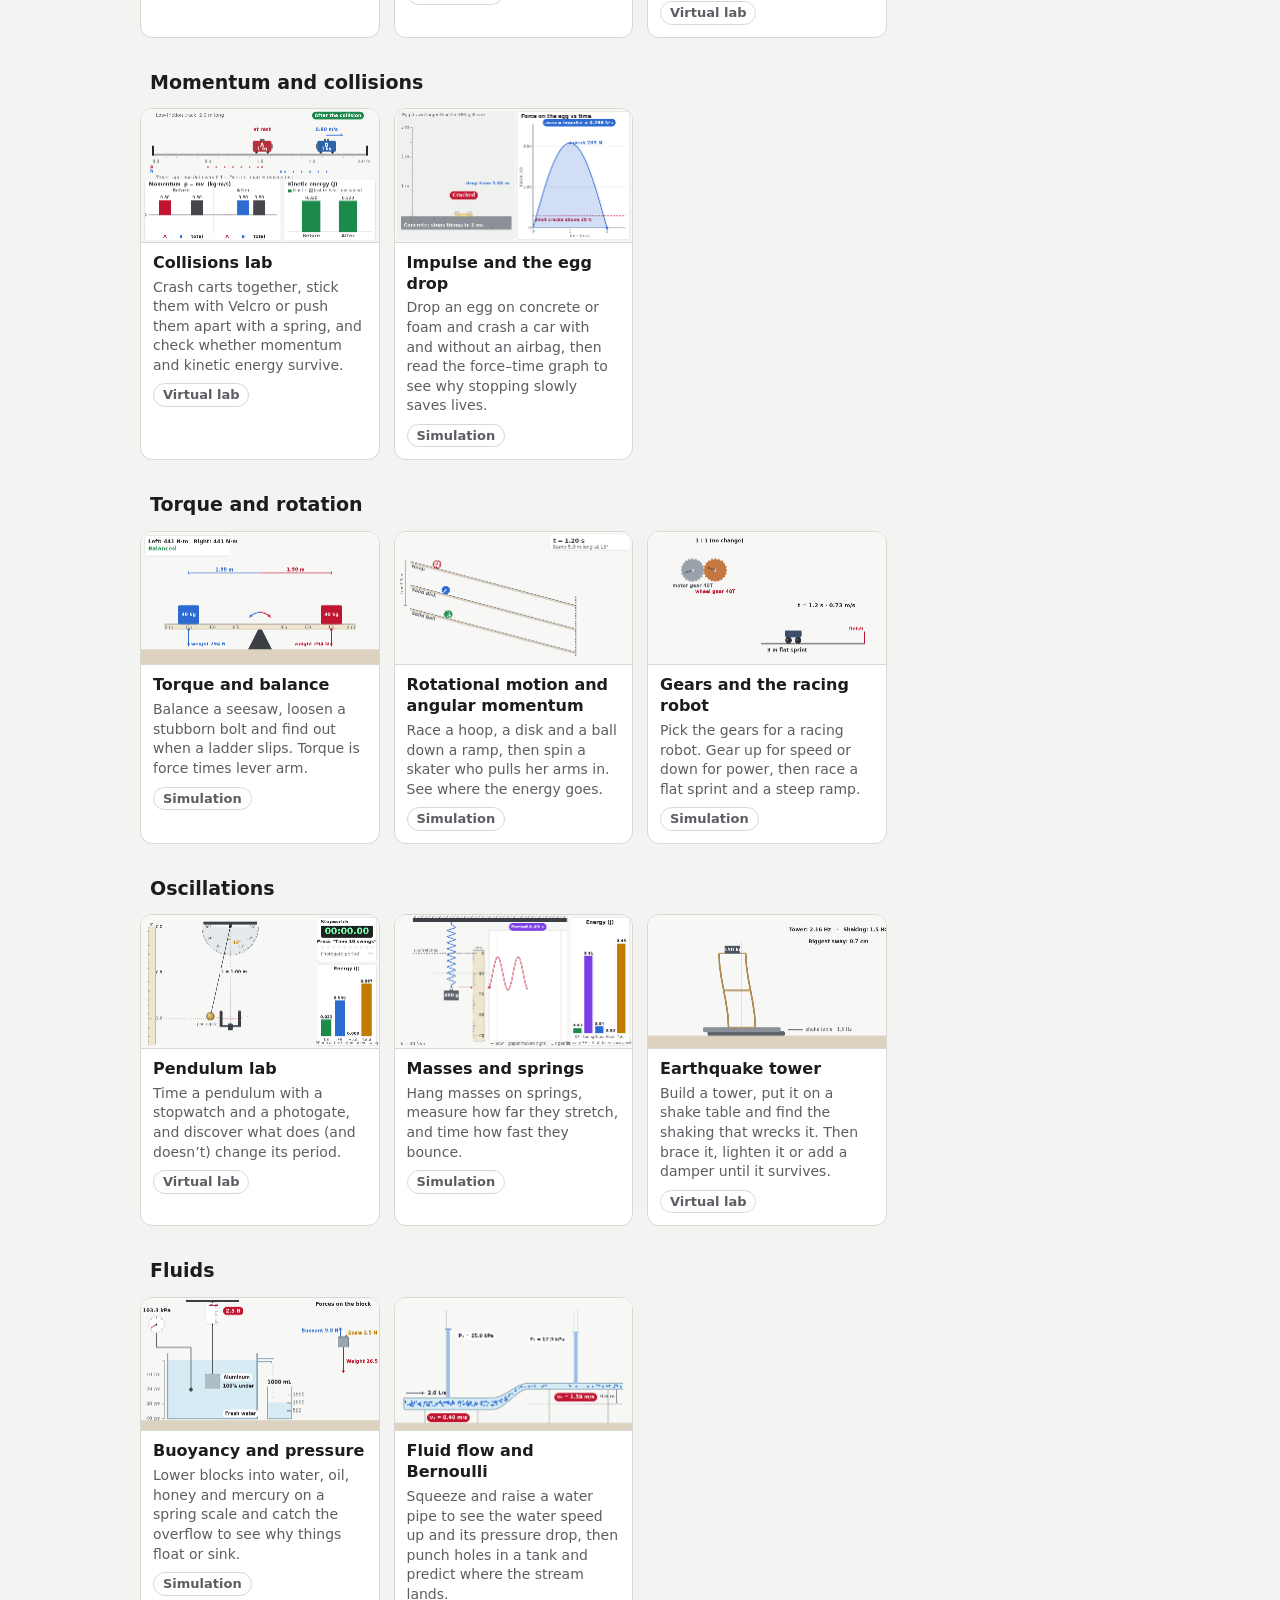
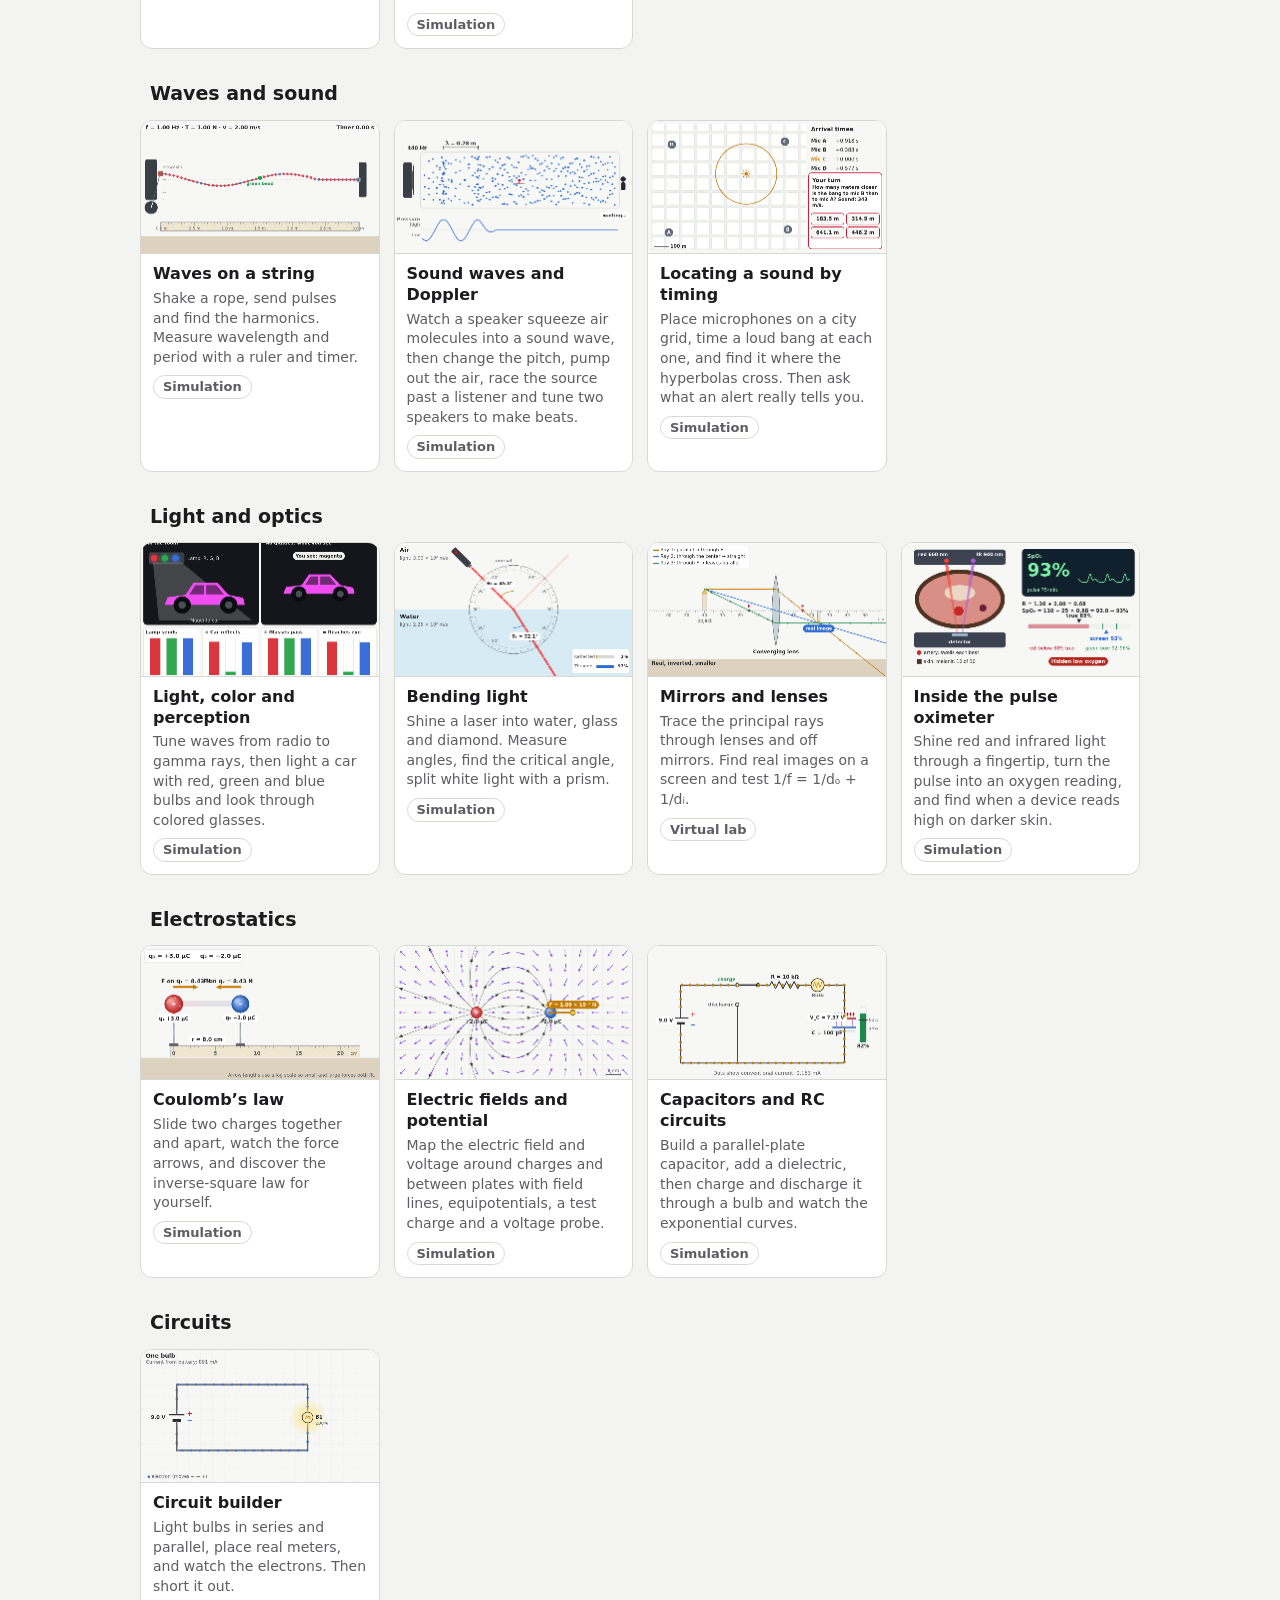
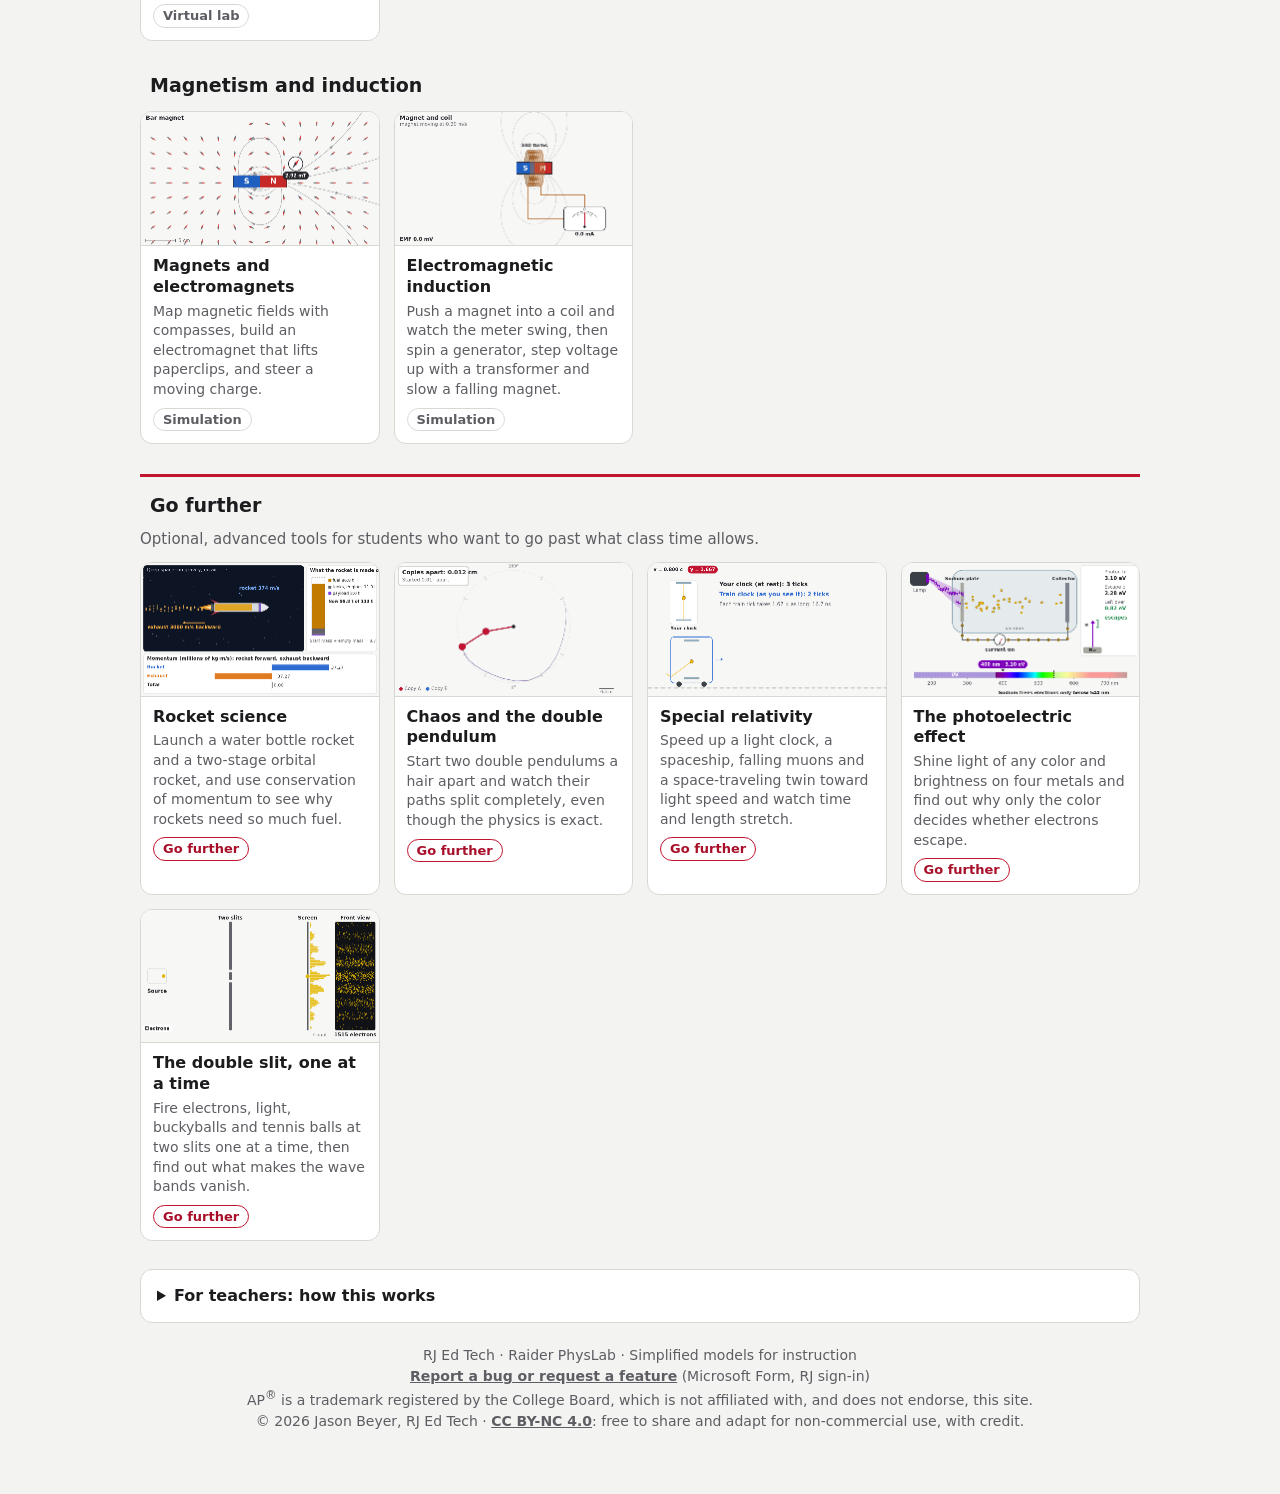
==== commit b3ea934e: "Start here names the picture: Magnetism, plus engine support for look Magnetism Start here (a This c" ====
--- a/index.html
+++ b/index.html
@@ -108,7 +108,7 @@
   <p class="foot">RJ Ed Tech · Raider PhysLab · Simplified models for instruction<br><a href="https://forms.cloud.microsoft/Pages/ResponsePage.aspx?id=4SwuQZc-CEClZjjFdYLisQzihhIB-7hPp9L3AOSeJONUOVJaVTVMOE9YMFNSVVM3TUNOOFVQR1pYTi4u&amp;rc59cb41123d3497584d2ca10cb9e1c54=%22Raider%20PhysLab%22" target="_blank" rel="noopener">Report a bug or request a feature</a> (Microsoft Form, RJ sign-in)<br>AP<sup>®</sup> is a trademark registered by the College Board, which is not affiliated with, and does not endorse, this site.<br>© 2026 Jason Beyer, RJ Ed Tech · <a href="https://creativecommons.org/licenses/by-nc/4.0/" target="_blank" rel="license noopener">CC BY-NC 4.0</a>: free to share and adapt for non-commercial use, with credit.</p>
 </main>
 
-<script src="engine.js?v=202611231200"></script>
+<script src="engine.js?v=202611240100"></script>
 <script src="bench.js?v=202611101200"></script>
 <script src="sims/linearize.js?v=202611172330"></script>
 <script src="sims/motion1d.js?v=202611112000"></script>
@@ -162,7 +162,7 @@
 <script src="myths.js?v=202611172300"></script>
 <script src="review-spring.js?v=202611181930"></script>
 <script src="learn.js?v=202611190200"></script>
-<script src="learn-spring.js?v=202611190200"></script>
+<script src="learn-spring.js?v=202611240100"></script>
 <script src="learn-eng.js?v=202611190200"></script>
 <script src="borders.js?v=202611192330"></script>
 <script src="frq.js?v=202611101200"></script>
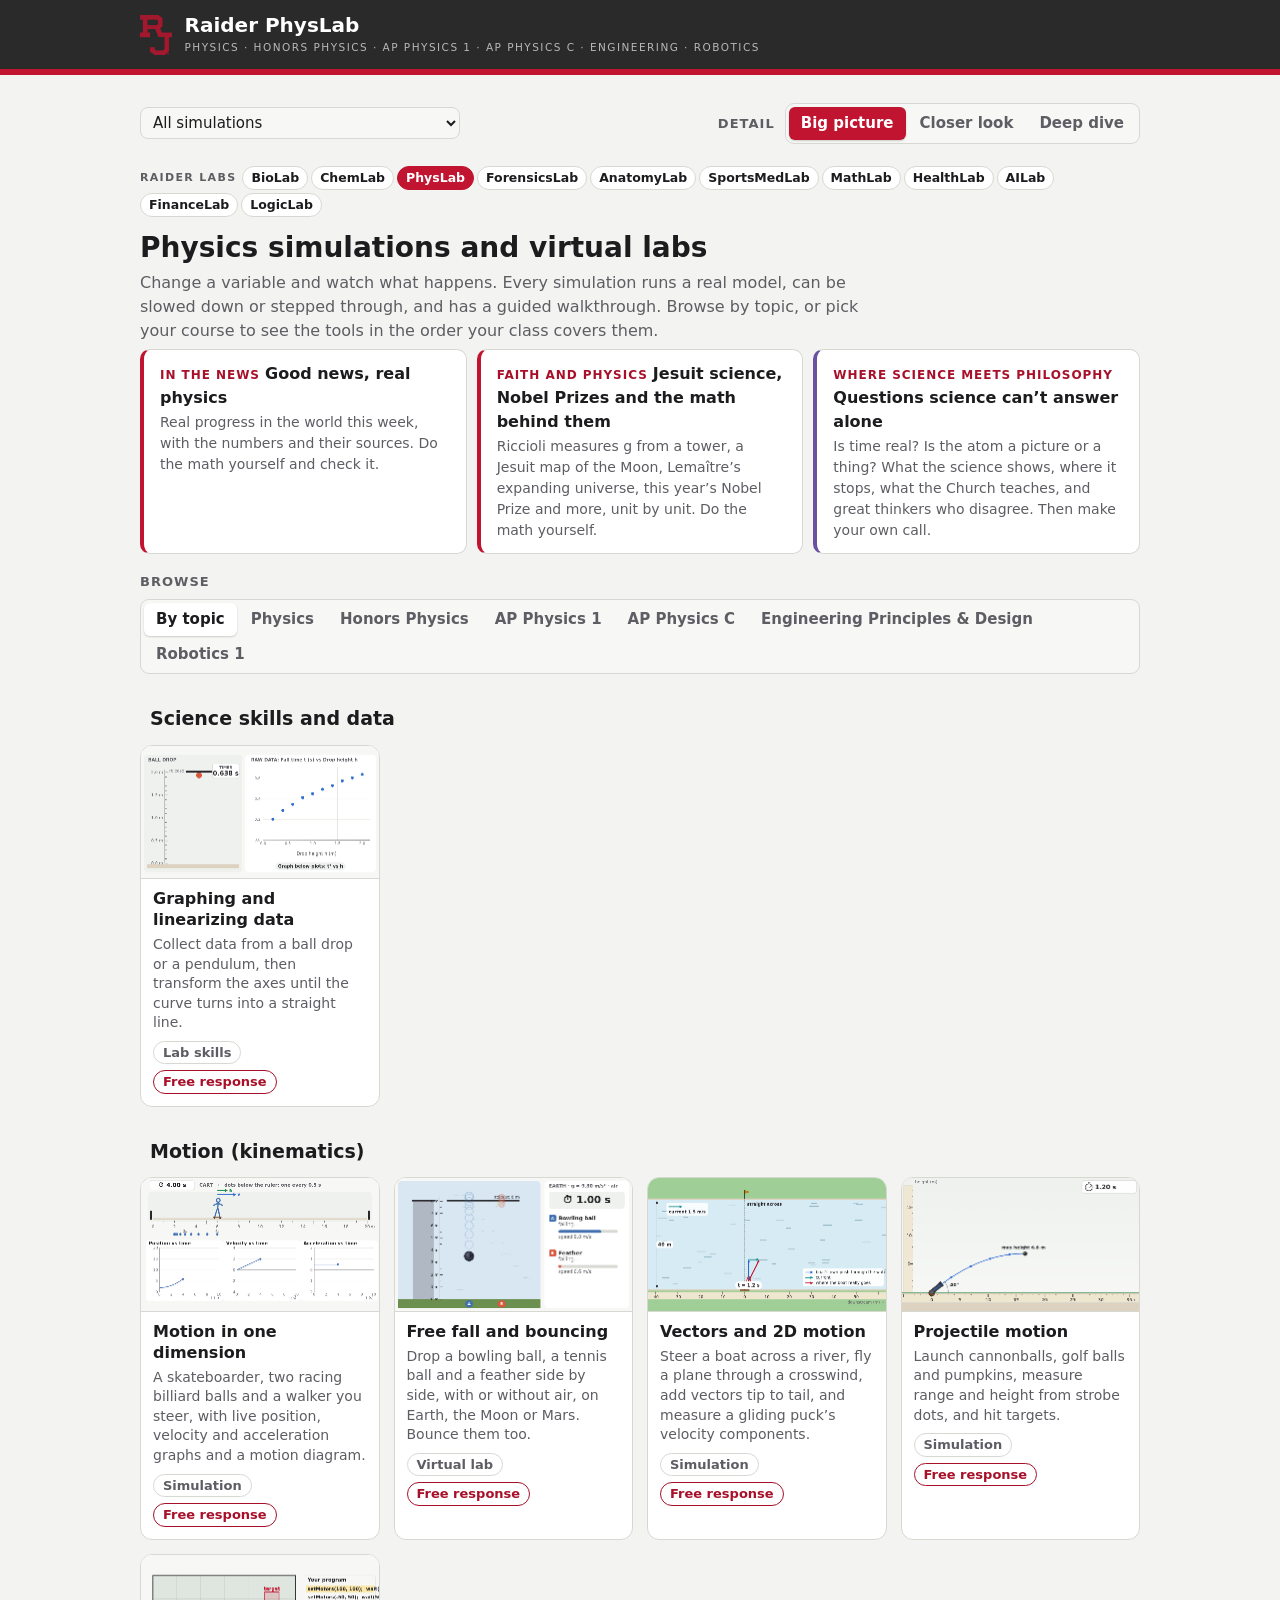
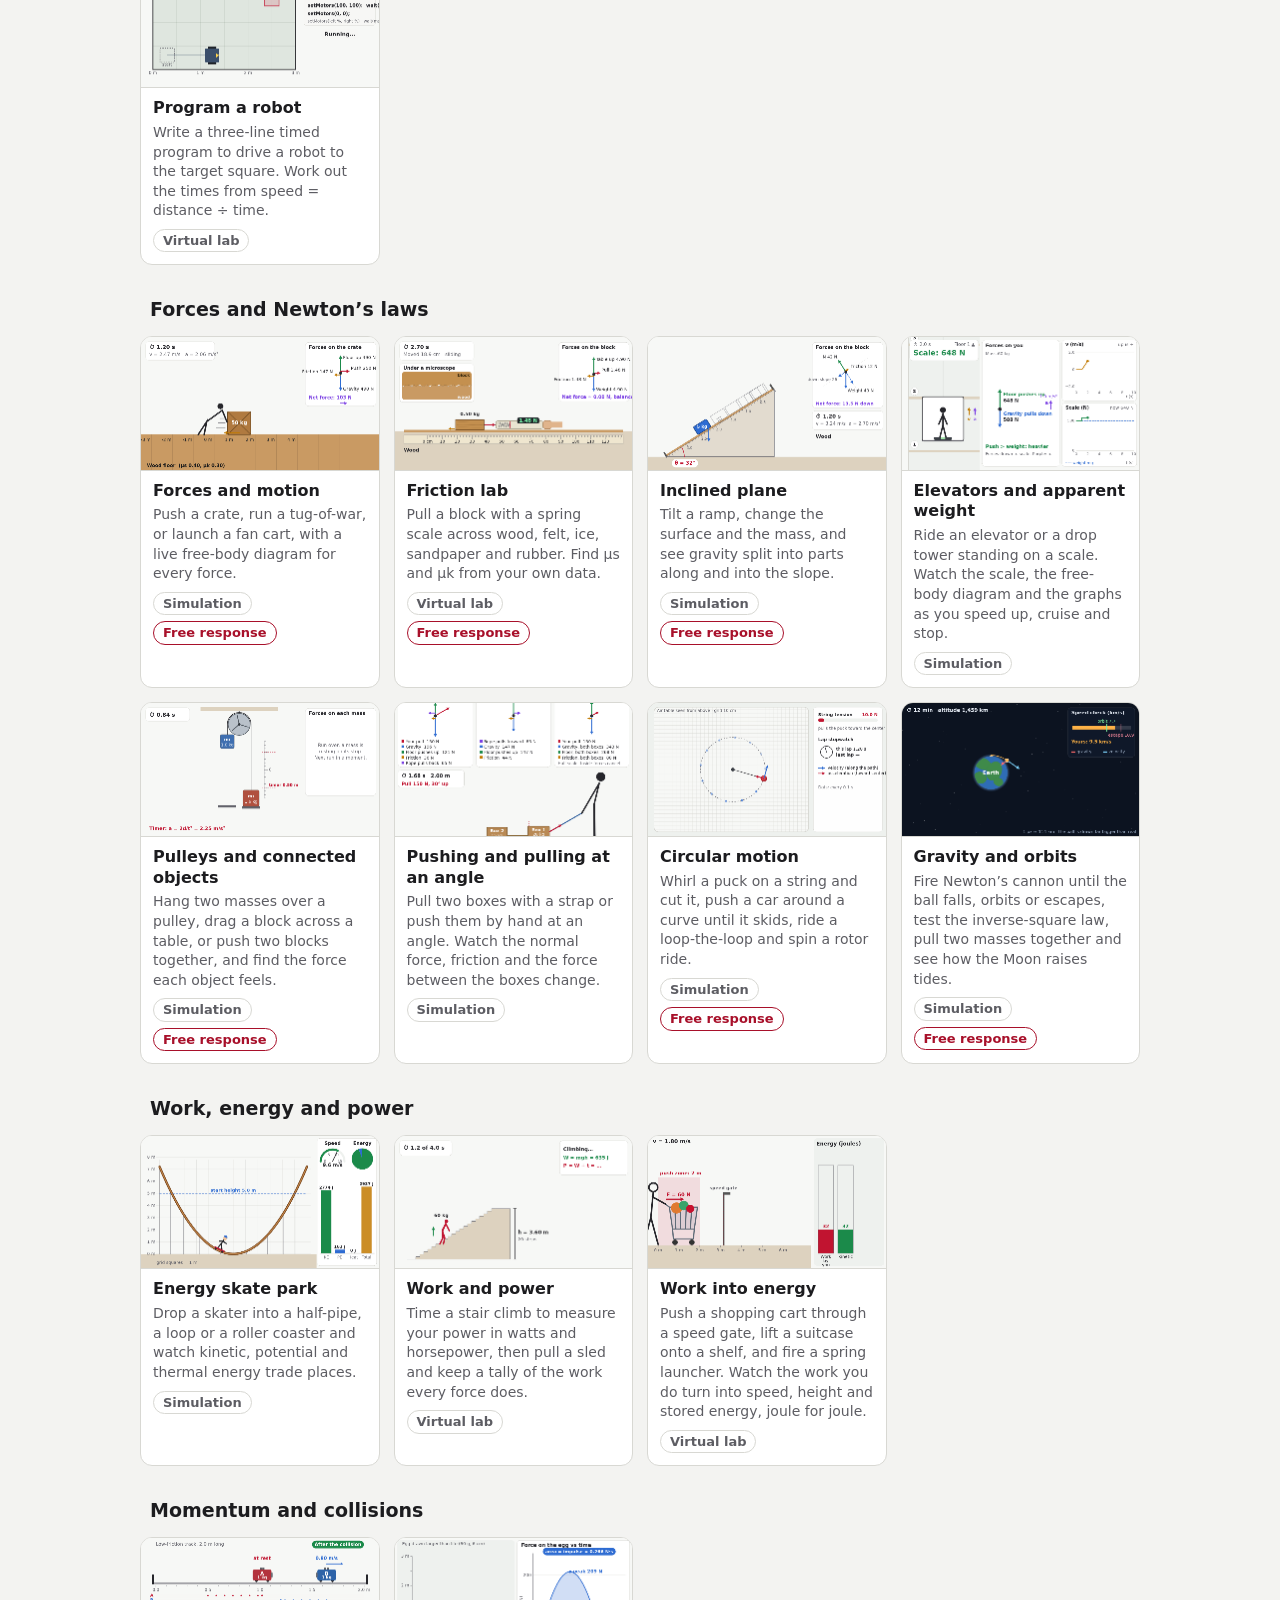
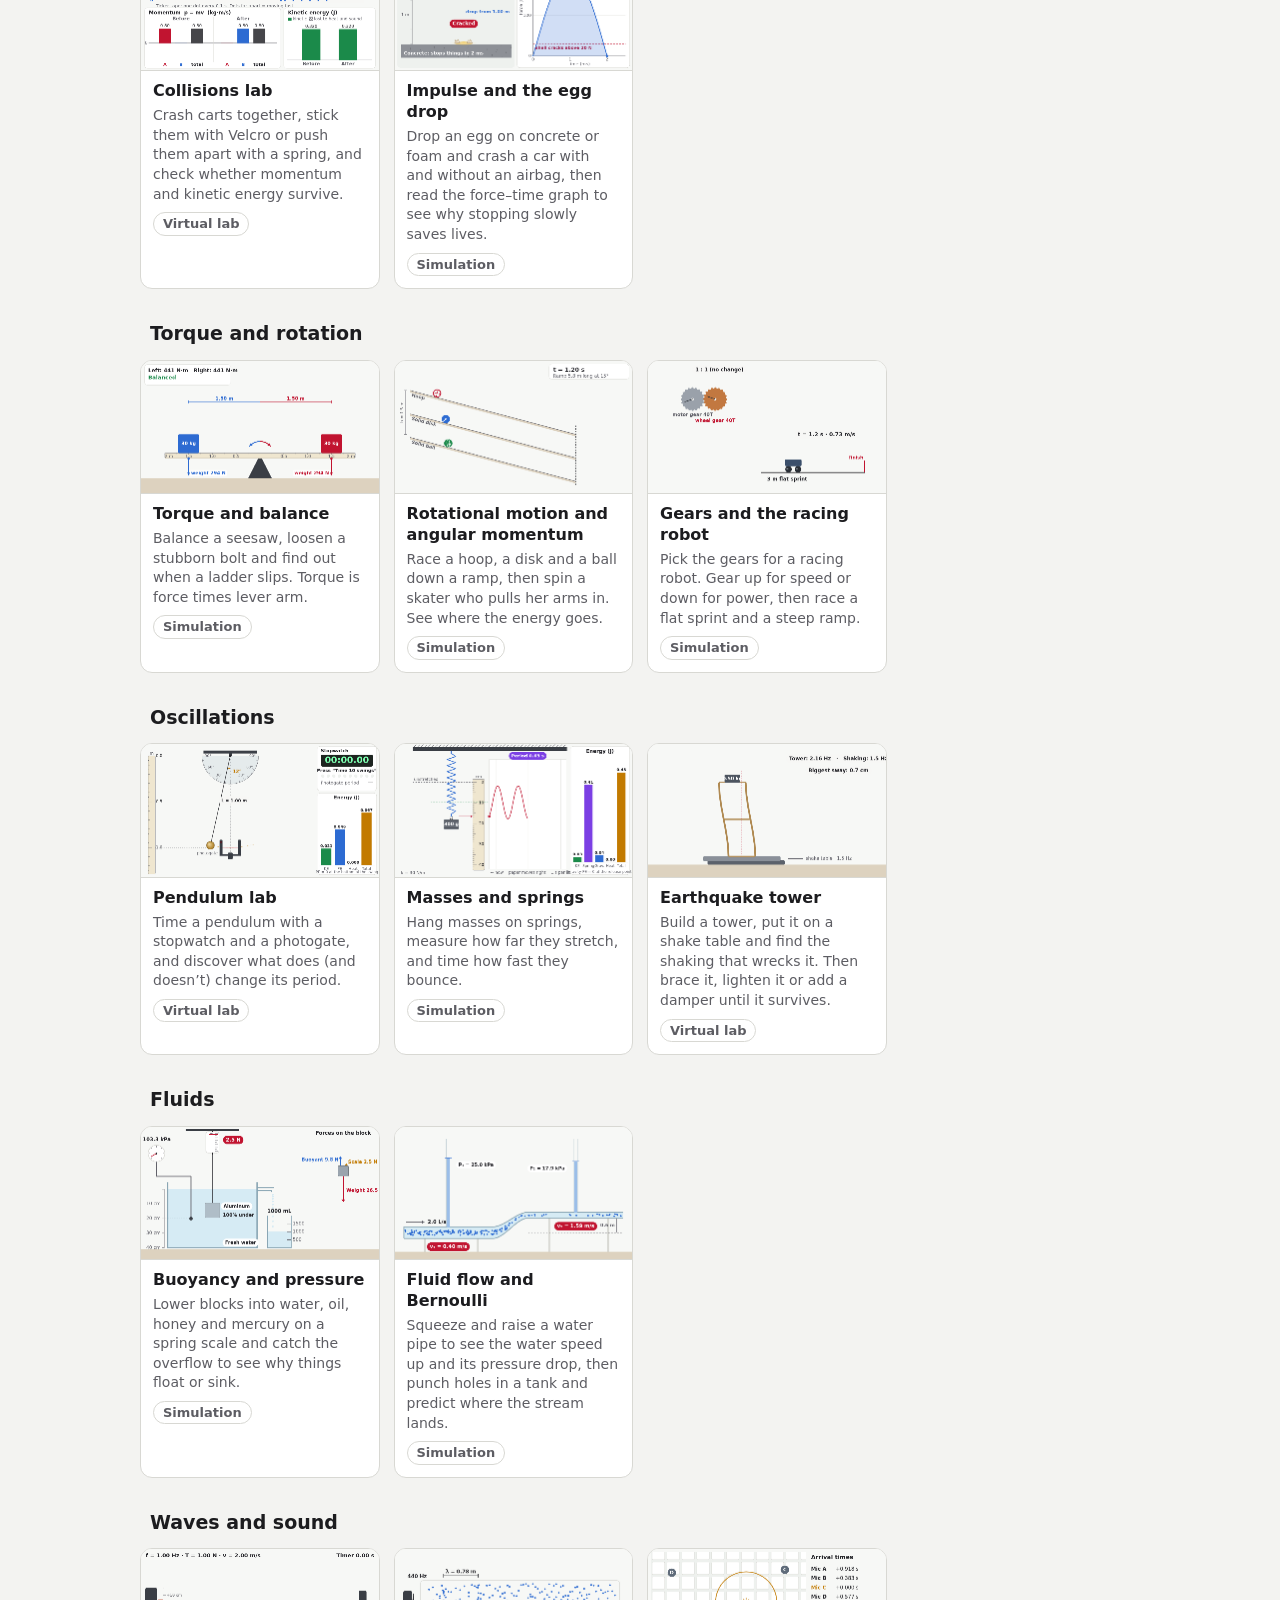
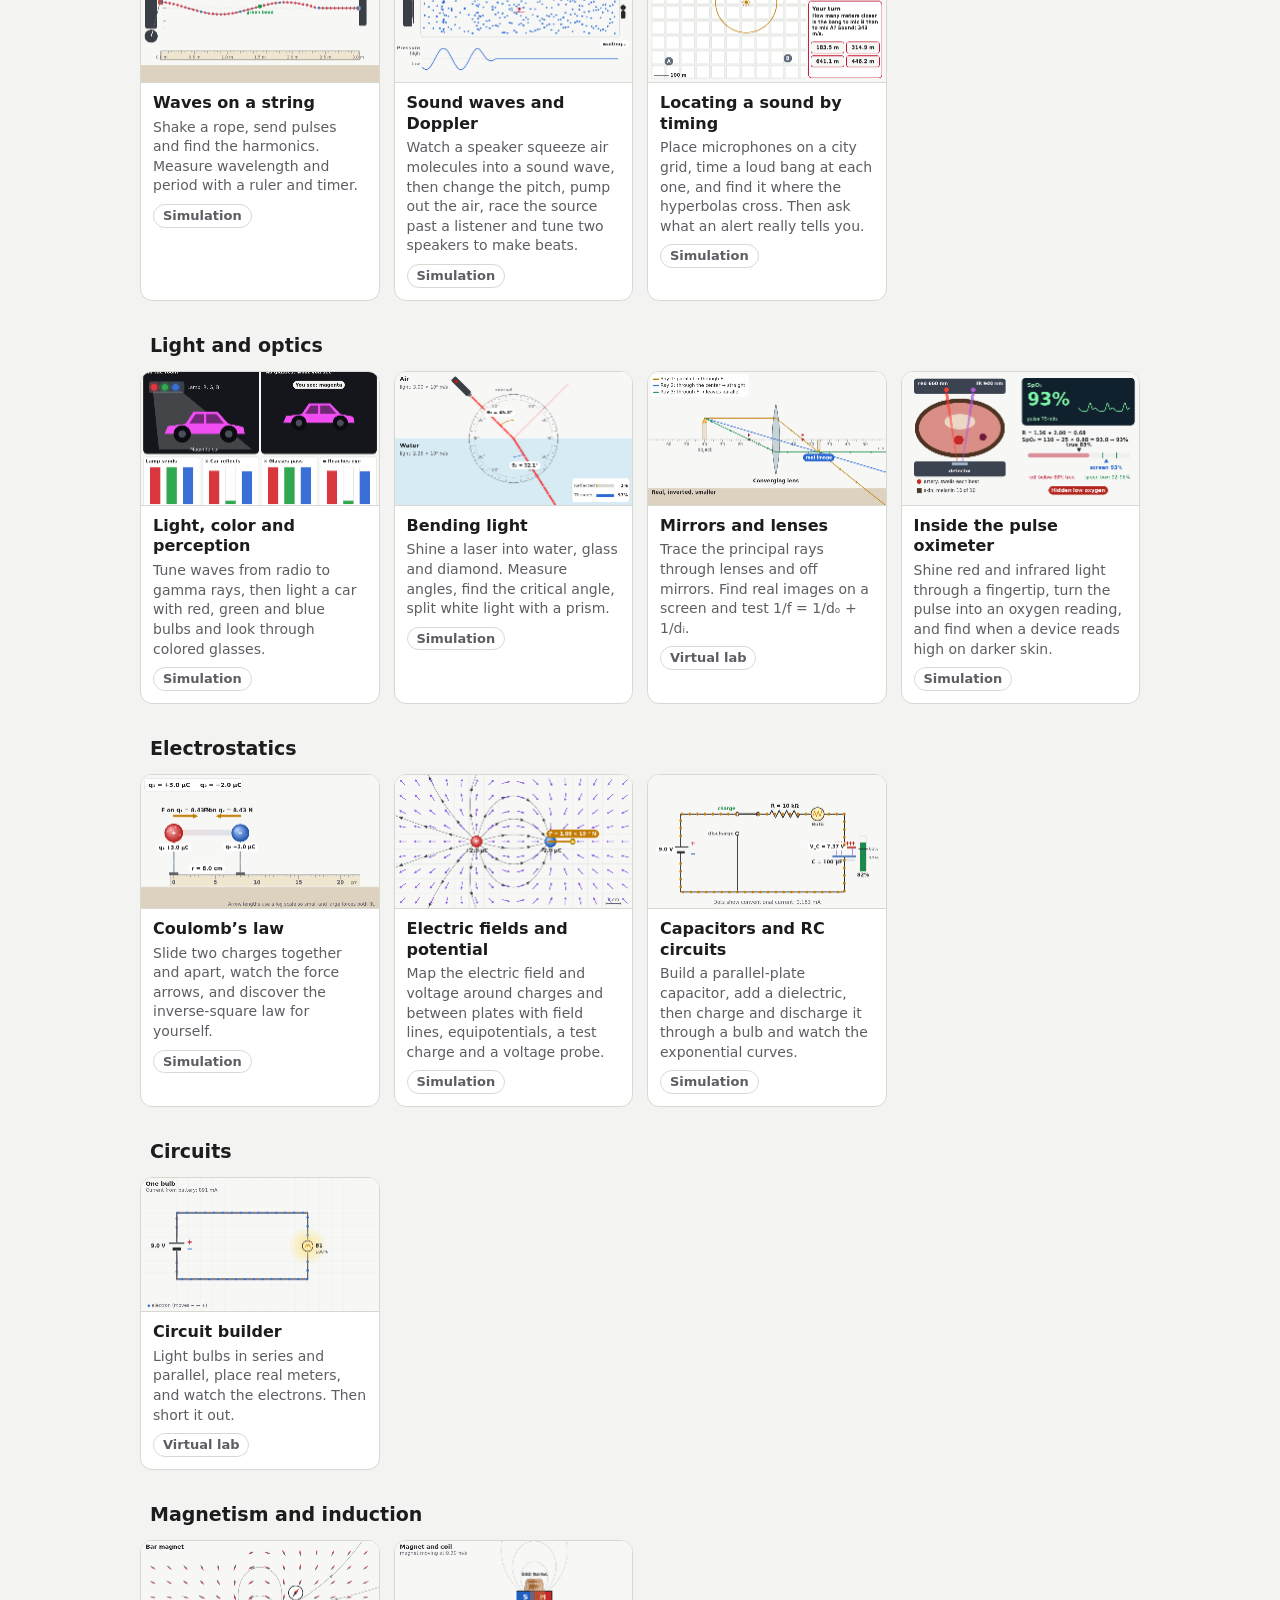
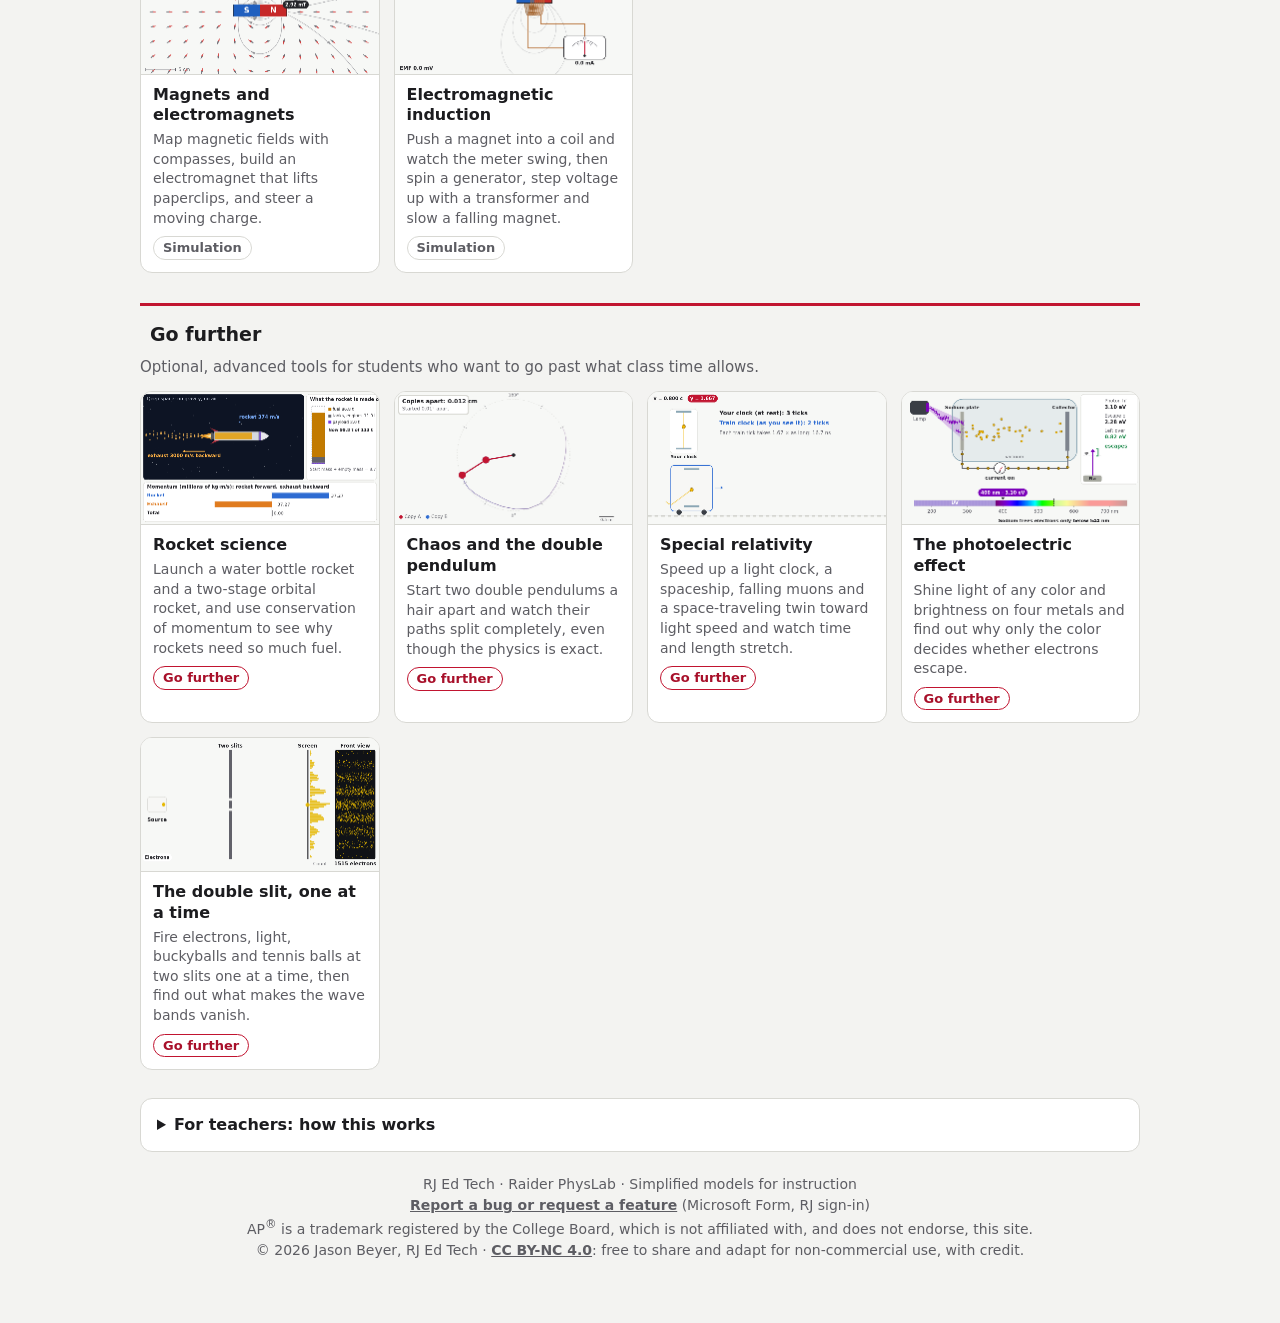
==== commit 32dbc2e3: "Home page: first tools show on a laptop screen The Raider Labs switcher is one compact row (each sub" ====
--- a/index.html
+++ b/index.html
@@ -11,7 +11,7 @@
 <link rel="icon" href="favicon.ico" sizes="any">
 <link rel="icon" href="favicon.svg" type="image/svg+xml">
 <link rel="apple-touch-icon" href="apple-touch-icon.png">
-<link rel="stylesheet" href="biolab.css?v=202611231200">
+<link rel="stylesheet" href="biolab.css?v=202611240300">
 </head>
 <body>
 <header class="rj-masthead">
@@ -36,14 +36,16 @@
   </nav>
 
   <section id="home">
-    <nav class="labs" aria-label="Raider Labs"><span class="labs-l">Raider Labs</span><a href="https://rjedtech.github.io/Raider-BioLab/">BioLab <small>Biology</small></a><a href="https://rjedtech.github.io/Raider-ChemLab/">ChemLab <small>Chemistry</small></a><a href="https://rjedtech.github.io/Raider-PhysLab/" aria-current="page">PhysLab <small>Physics</small></a><a href="https://rjedtech.github.io/Raider-ForensicsLab/">ForensicsLab <small>Forensic Science</small></a><a href="https://rjedtech.github.io/Raider-AnatomyLab/">AnatomyLab <small>Anatomy &amp; Physiology</small></a><a href="https://rjedtech.github.io/Raider-SportsMedLab/">SportsMedLab <small>Sports Medicine</small></a><a href="https://rjedtech.github.io/Raider-MathLab/">MathLab <small>Mathematics</small></a><a href="https://rjedtech.github.io/Raider-HealthLab/">HealthLab <small>Health</small></a><a href="https://rjedtech.github.io/Raider-AILab/">AILab <small>Artificial Intelligence</small></a><a href="https://rjedtech.github.io/Raider-FinanceLab/">FinanceLab <small>Personal Finance</small></a><a href="https://rjedtech.github.io/Raider-LogicLab/">LogicLab <small>Logic &amp; Argument</small></a></nav>
+    <nav class="labs" aria-label="Raider Labs"><span class="labs-l">Raider Labs</span><a href="https://rjedtech.github.io/Raider-BioLab/" title="Biology">BioLab <small>Biology</small></a><a href="https://rjedtech.github.io/Raider-ChemLab/" title="Chemistry">ChemLab <small>Chemistry</small></a><a href="https://rjedtech.github.io/Raider-PhysLab/" aria-current="page" title="Physics">PhysLab <small>Physics</small></a><a href="https://rjedtech.github.io/Raider-ForensicsLab/" title="Forensic Science">ForensicsLab <small>Forensic Science</small></a><a href="https://rjedtech.github.io/Raider-AnatomyLab/" title="Anatomy &amp; Physiology">AnatomyLab <small>Anatomy &amp; Physiology</small></a><a href="https://rjedtech.github.io/Raider-SportsMedLab/" title="Sports Medicine">SportsMedLab <small>Sports Medicine</small></a><a href="https://rjedtech.github.io/Raider-MathLab/" title="Mathematics">MathLab <small>Mathematics</small></a><a href="https://rjedtech.github.io/Raider-HealthLab/" title="Health">HealthLab <small>Health</small></a><a href="https://rjedtech.github.io/Raider-AILab/" title="Artificial Intelligence">AILab <small>Artificial Intelligence</small></a><a href="https://rjedtech.github.io/Raider-FinanceLab/" title="Personal Finance">FinanceLab <small>Personal Finance</small></a><a href="https://rjedtech.github.io/Raider-LogicLab/" title="Logic &amp; Argument">LogicLab <small>Logic &amp; Argument</small></a></nav>
     <div class="home-head">
       <h2>Physics simulations and virtual labs</h2>
       <p class="lede">Change a variable and watch what happens. Every simulation runs a real model, can be slowed down or stepped through, and has a guided walkthrough. Browse by topic, or pick your course to see the tools in the order your class covers them.</p>
     </div>
-    <a class="news-entry" href="news.html" style="display:block;margin:4px 0 14px;padding:12px 16px;border:1px solid var(--line);border-left:4px solid var(--rj);border-radius:10px;background:var(--card);color:var(--fg);text-decoration:none;max-width:72ch"><span style="font-size:12px;font-weight:700;letter-spacing:.08em;text-transform:uppercase;color:var(--rj-ink)">In the News</span> <b>Good news, real physics</b> <span style="display:block;color:var(--muted);font-size:14px;margin-top:2px">Real progress in the world this week, with the numbers and their sources. Do the math yourself and check it.</span></a>
-    <a class="news-entry faith-entry" href="faith.html" style="display:block;margin:4px 0 14px;padding:12px 16px;border:1px solid var(--line);border-left:4px solid var(--rj);border-radius:10px;background:var(--card);color:var(--fg);text-decoration:none;max-width:72ch"><span style="font-size:12px;font-weight:700;letter-spacing:.08em;text-transform:uppercase;color:var(--rj-ink)">Faith and Physics</span> <b>Jesuit science, Nobel Prizes and the math behind them</b> <span style="display:block;color:var(--muted);font-size:14px;margin-top:2px">Riccioli measures g from a tower, a Jesuit map of the Moon, Lemaître’s expanding universe, this year’s Nobel Prize and more, unit by unit. Do the math yourself.</span></a>
-    <a class="news-entry borders-entry" href="borders.html" style="display:block;margin:4px 0 14px;padding:12px 16px;border:1px solid var(--line);border-left:4px solid #6b4fa0;border-radius:10px;background:var(--card);color:var(--fg);text-decoration:none;max-width:72ch"><span style="font-size:12px;font-weight:700;letter-spacing:.08em;text-transform:uppercase;color:var(--rj-ink)">Where science meets philosophy</span> <b>Questions science can’t answer alone</b> <span style="display:block;color:var(--muted);font-size:14px;margin-top:2px">Is time real? Is the atom a picture or a thing? What the science shows, where it stops, what the Church teaches, and great thinkers who disagree. Then make your own call.</span></a>
+    <div class="home-cards">
+      <a class="news-entry" href="news.html" style="display:block;margin:4px 0 14px;padding:12px 16px;border:1px solid var(--line);border-left:4px solid var(--rj);border-radius:10px;background:var(--card);color:var(--fg);text-decoration:none;max-width:72ch"><span style="font-size:12px;font-weight:700;letter-spacing:.08em;text-transform:uppercase;color:var(--rj-ink)">In the News</span> <b>Good news, real physics</b> <span style="display:block;color:var(--muted);font-size:14px;margin-top:2px">Real progress in the world this week, with the numbers and their sources. Do the math yourself and check it.</span></a>
+      <a class="news-entry faith-entry" href="faith.html" style="display:block;margin:4px 0 14px;padding:12px 16px;border:1px solid var(--line);border-left:4px solid var(--rj);border-radius:10px;background:var(--card);color:var(--fg);text-decoration:none;max-width:72ch"><span style="font-size:12px;font-weight:700;letter-spacing:.08em;text-transform:uppercase;color:var(--rj-ink)">Faith and Physics</span> <b>Jesuit science, Nobel Prizes and the math behind them</b> <span style="display:block;color:var(--muted);font-size:14px;margin-top:2px">Riccioli measures g from a tower, a Jesuit map of the Moon, Lemaître’s expanding universe, this year’s Nobel Prize and more, unit by unit. Do the math yourself.</span></a>
+      <a class="news-entry borders-entry" href="borders.html" style="display:block;margin:4px 0 14px;padding:12px 16px;border:1px solid var(--line);border-left:4px solid #6b4fa0;border-radius:10px;background:var(--card);color:var(--fg);text-decoration:none;max-width:72ch"><span style="font-size:12px;font-weight:700;letter-spacing:.08em;text-transform:uppercase;color:var(--rj-ink)">Where science meets philosophy</span> <b>Questions science can’t answer alone</b> <span style="display:block;color:var(--muted);font-size:14px;margin-top:2px">Is time real? Is the atom a picture or a thing? What the science shows, where it stops, what the Church teaches, and great thinkers who disagree. Then make your own call.</span></a>
+    </div>
     <div class="browse-row"><span class="lvl-l" id="browse-l">Browse</span><div class="seg" id="browse" role="group" aria-labelledby="browse-l"></div></div>
     <div id="units"></div>
   </section>
--- a/biolab.css
+++ b/biolab.css
@@ -623,3 +623,14 @@
 @media print{.bd-box{display:block!important}}
 
 .ln-next{margin:10px 0 2px;padding:8px 10px;border-radius:8px;background:color-mix(in srgb,currentColor 7%,transparent);font-weight:500}
+
+/* Home page, Nov 24, 2026: the first tools should show on a laptop screen without scrolling (rule: usable cold, obvious first move).
+   The Raider Labs switcher drops to one compact row (each subject stays in the link's name for screen readers and in its tooltip),
+   and the feature cards sit side by side instead of stacked. */
+.labs{gap:3px;margin:0 0 14px}
+.labs .labs-l{margin-right:3px}
+.labs a{padding:3px 8px;font-size:12.5px}
+.labs a small{position:absolute!important;width:1px;height:1px;overflow:hidden;clip:rect(0 0 0 0);white-space:nowrap}
+.home-cards{display:grid;grid-template-columns:repeat(auto-fit,minmax(260px,1fr));gap:10px;margin:6px 0 16px;max-width:1120px}
+.home-cards:has(>a:only-child){max-width:72ch}
+.home-cards>a{margin:0!important;max-width:none!important;box-sizing:border-box}
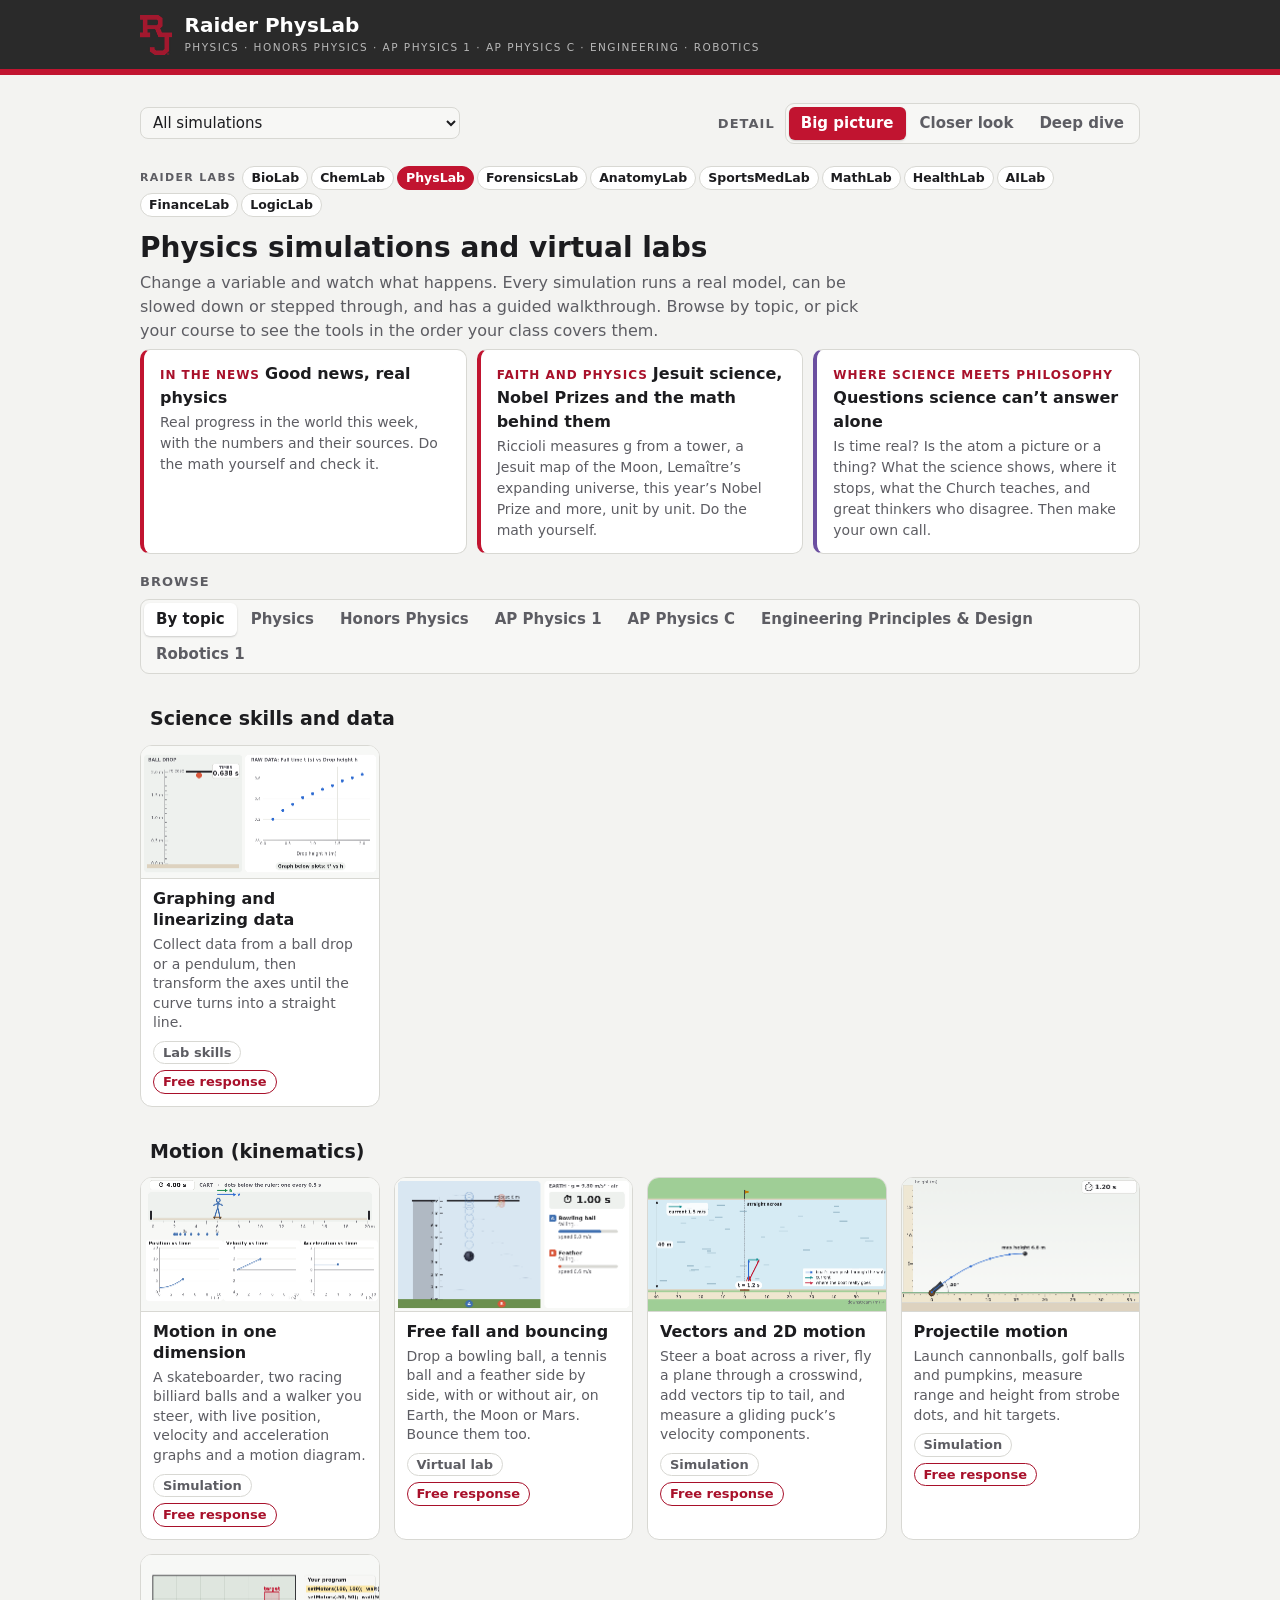
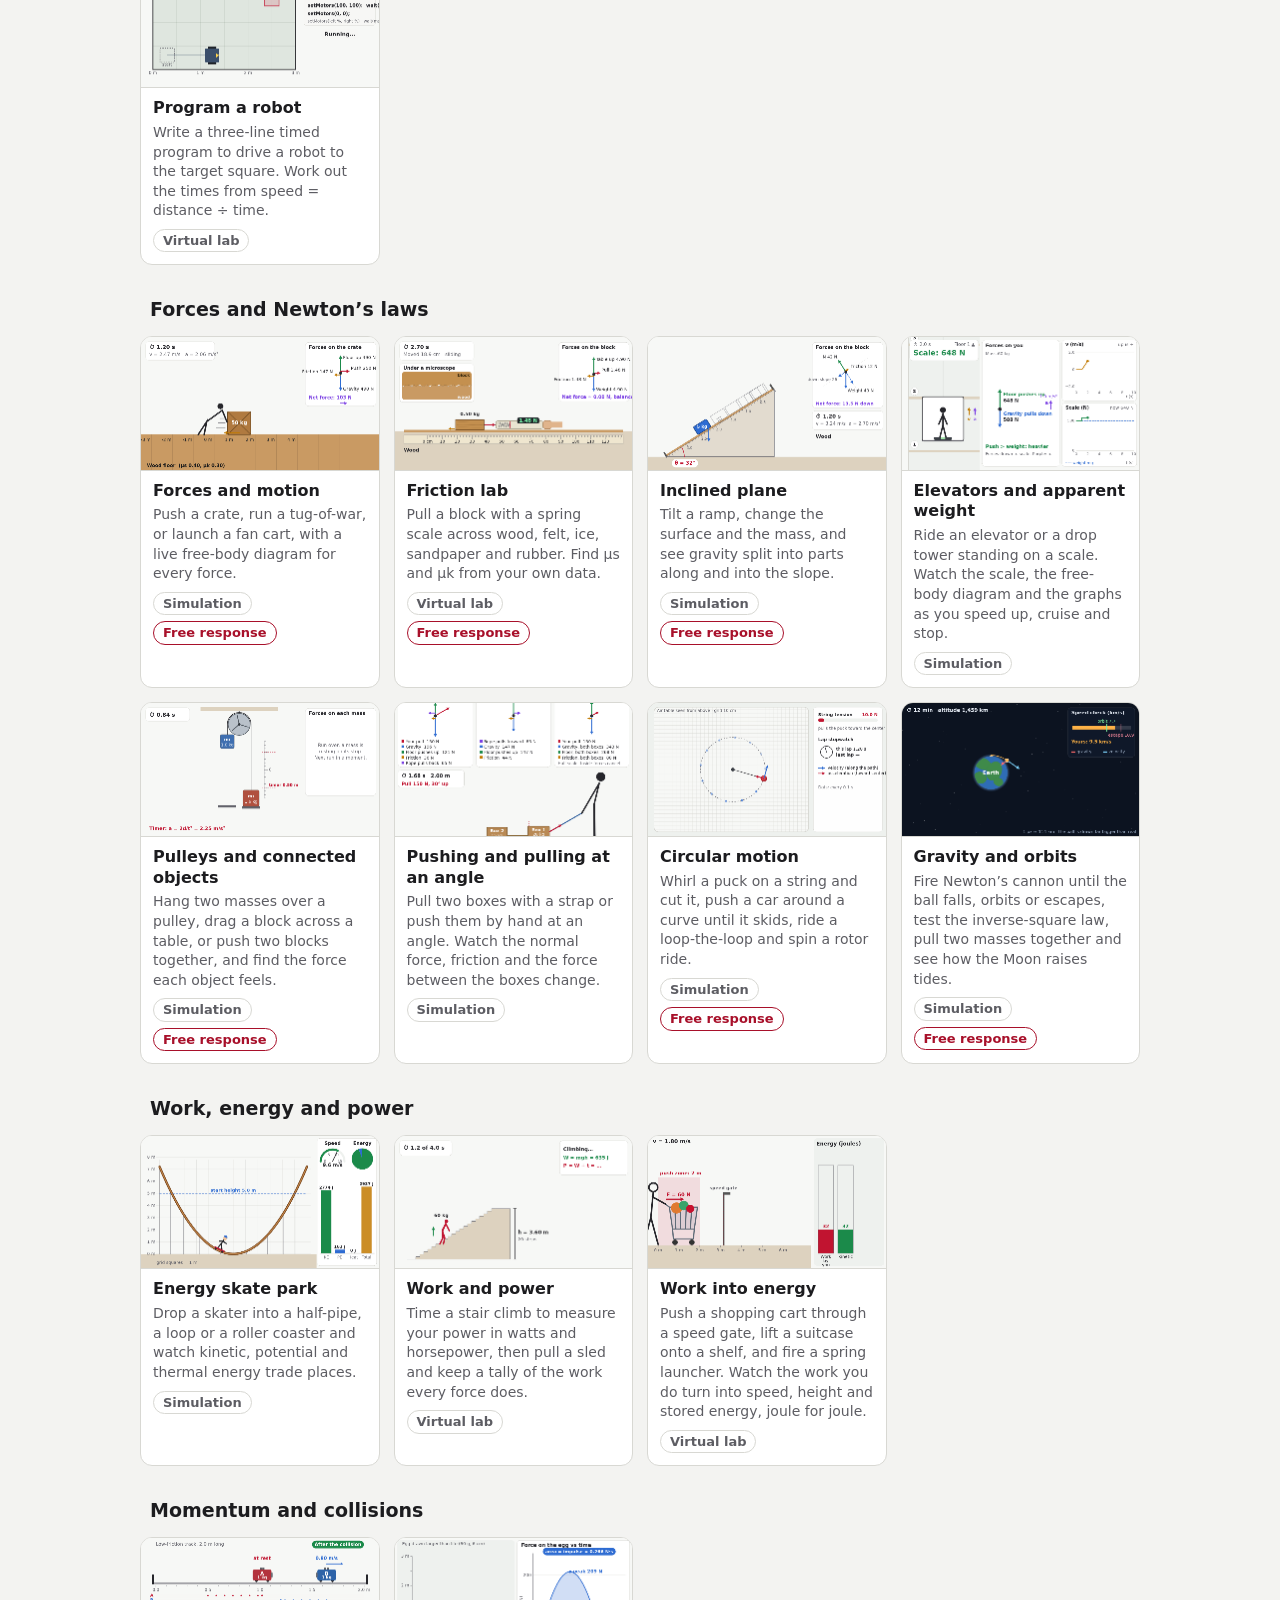
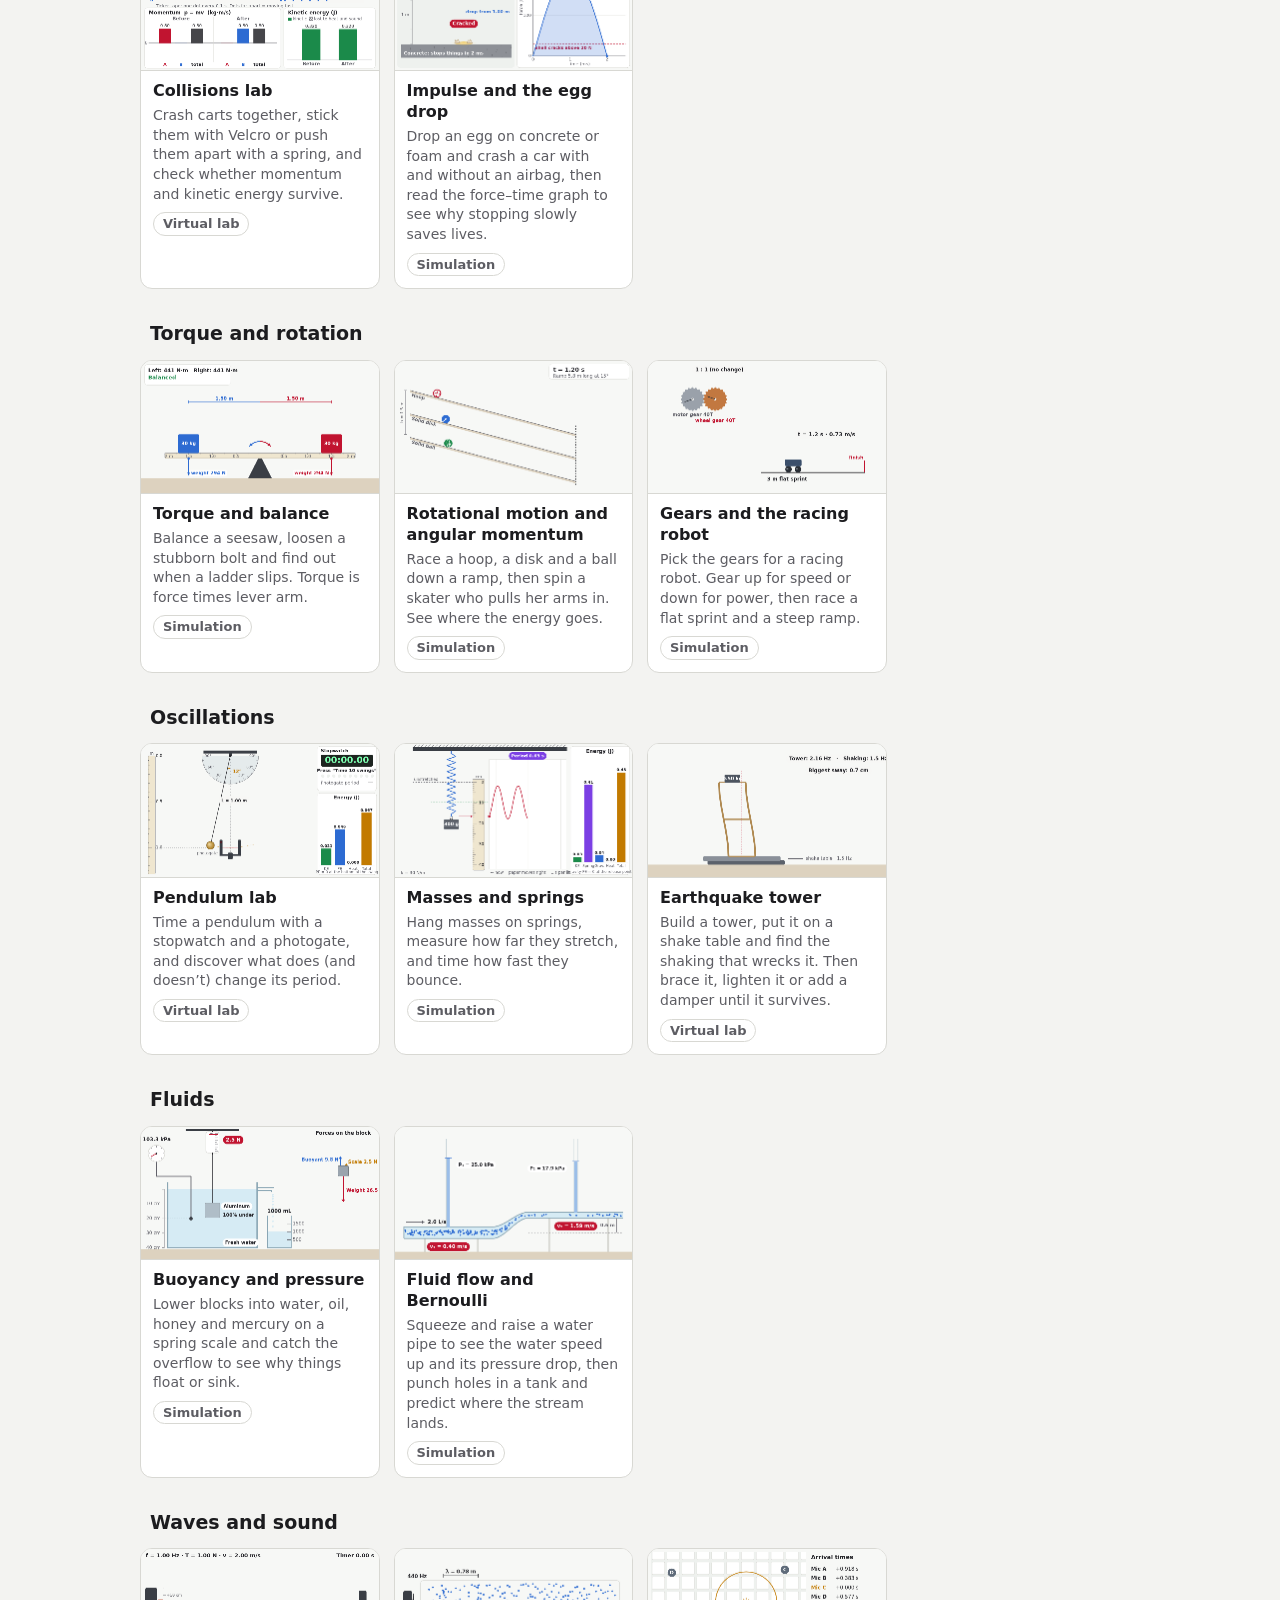
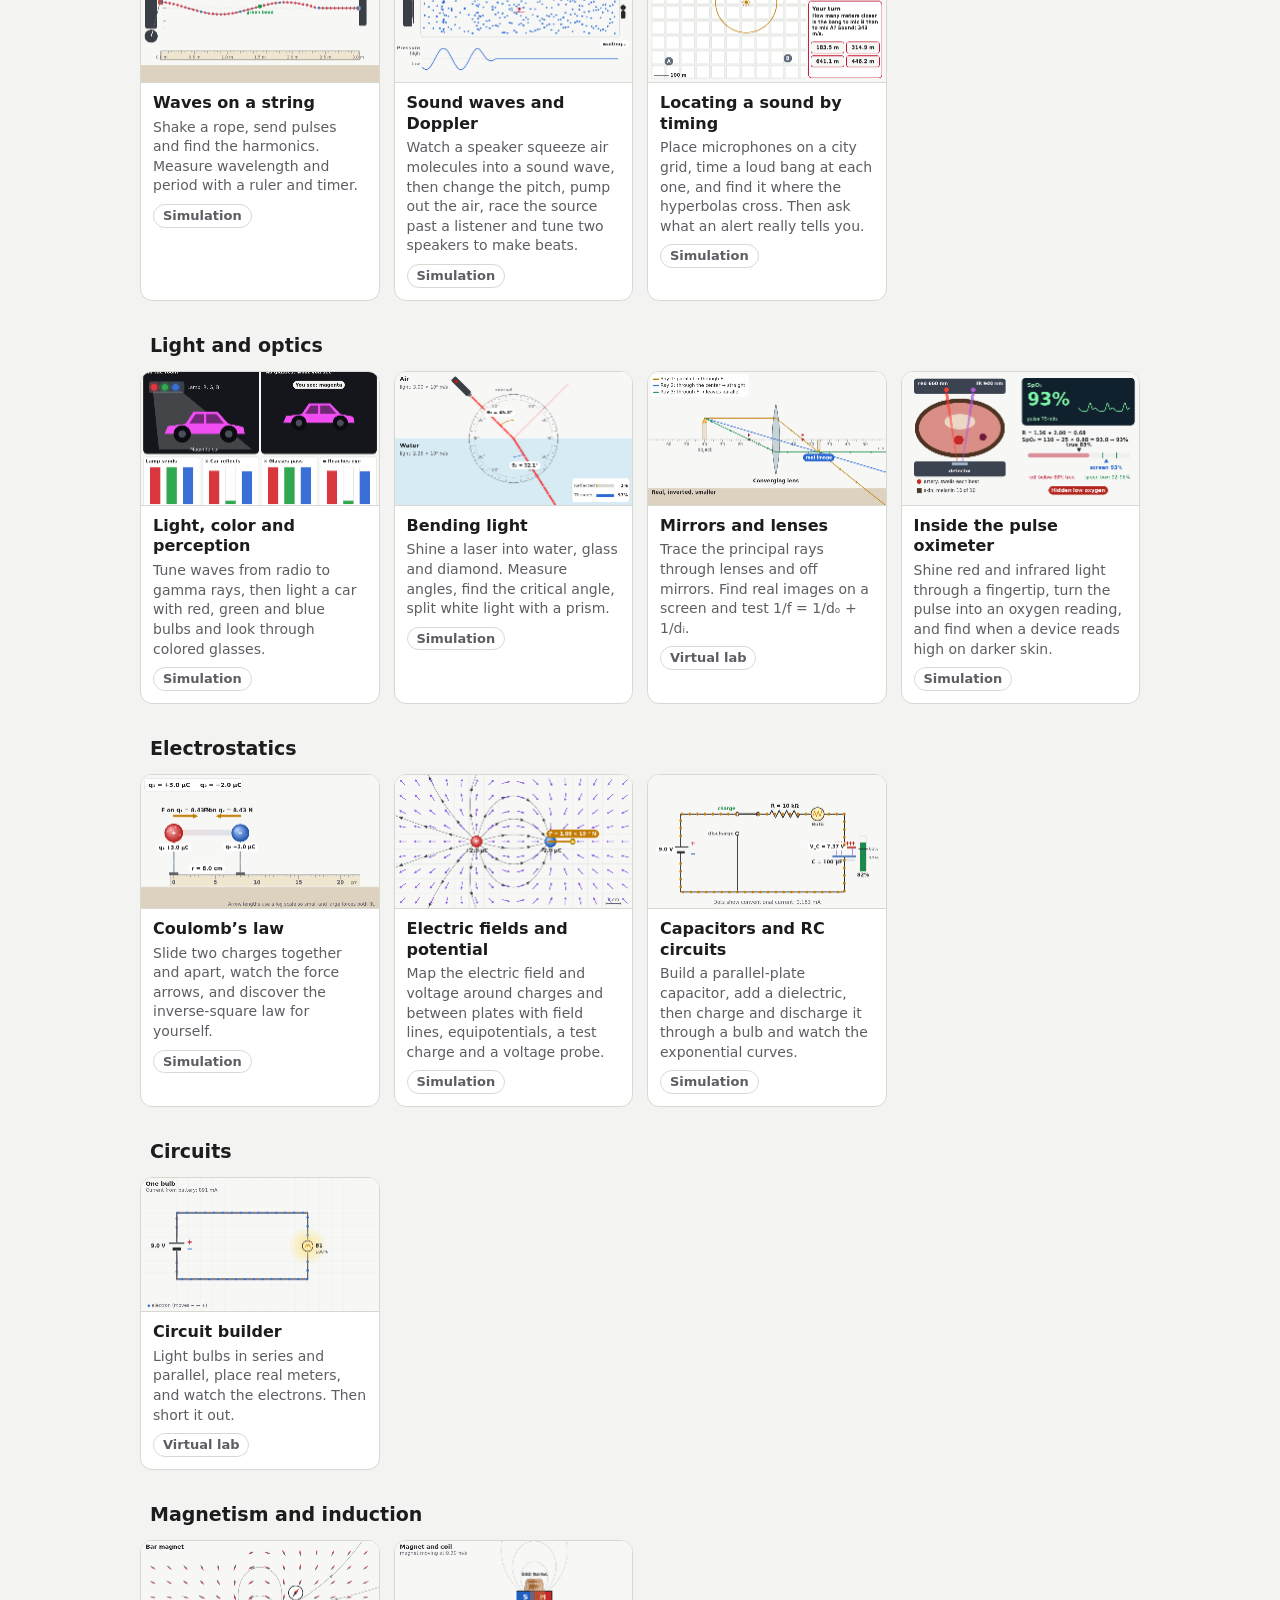
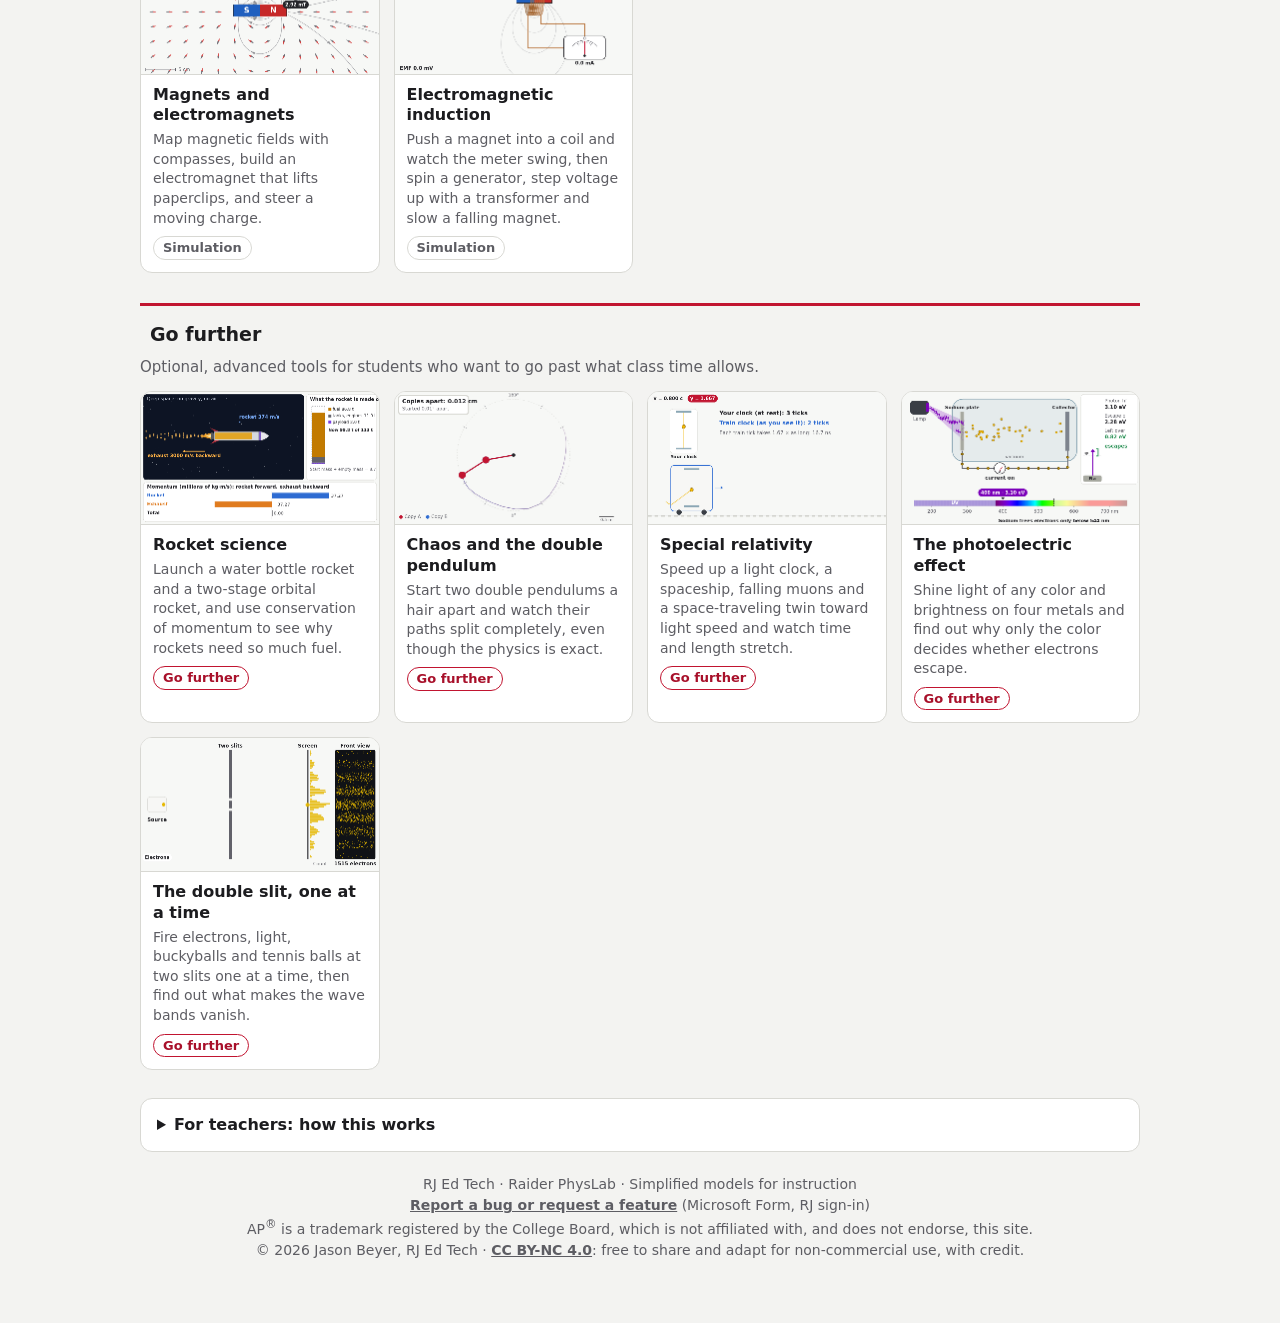
==== commit f49d029f: "Learn it: Next always in sight on a laptop, and the picture comes into view At 1366x720 the Next but" ====
--- a/index.html
+++ b/index.html
@@ -11,7 +11,7 @@
 <link rel="icon" href="favicon.ico" sizes="any">
 <link rel="icon" href="favicon.svg" type="image/svg+xml">
 <link rel="apple-touch-icon" href="apple-touch-icon.png">
-<link rel="stylesheet" href="biolab.css?v=202611240300">
+<link rel="stylesheet" href="biolab.css?v=202611240400">
 </head>
 <body>
 <header class="rj-masthead">
@@ -110,7 +110,7 @@
   <p class="foot">RJ Ed Tech · Raider PhysLab · Simplified models for instruction<br><a href="https://forms.cloud.microsoft/Pages/ResponsePage.aspx?id=4SwuQZc-CEClZjjFdYLisQzihhIB-7hPp9L3AOSeJONUOVJaVTVMOE9YMFNSVVM3TUNOOFVQR1pYTi4u&amp;rc59cb41123d3497584d2ca10cb9e1c54=%22Raider%20PhysLab%22" target="_blank" rel="noopener">Report a bug or request a feature</a> (Microsoft Form, RJ sign-in)<br>AP<sup>®</sup> is a trademark registered by the College Board, which is not affiliated with, and does not endorse, this site.<br>© 2026 Jason Beyer, RJ Ed Tech · <a href="https://creativecommons.org/licenses/by-nc/4.0/" target="_blank" rel="license noopener">CC BY-NC 4.0</a>: free to share and adapt for non-commercial use, with credit.</p>
 </main>
 
-<script src="engine.js?v=202611240100"></script>
+<script src="engine.js?v=202611240400"></script>
 <script src="bench.js?v=202611101200"></script>
 <script src="sims/linearize.js?v=202611172330"></script>
 <script src="sims/motion1d.js?v=202611112000"></script>
@@ -173,7 +173,7 @@
 <script src="learn-doubleslit.js?v=202611192330"></script>
 <script>BioLab.start();</script>
 <script src="help-text.js?v=202611191600"></script>
-<script src="student-help.js?v=202611231200"></script>
+<script src="student-help.js?v=202611240500"></script>
 <!-- Anonymous page-view count (GoatCounter, rjedtech.goatcounter.com): no cookies, no personal data, no form contents.
      Each tool (#id) counts as its own page; anything after = or @ in the address is never sent.
      A visit through the school's Securly filter (?scrlybrkr in the address) adds ?sd = school device; nothing else about the visitor is sent. -->
--- a/biolab.css
+++ b/biolab.css
@@ -634,3 +634,10 @@
 .home-cards{display:grid;grid-template-columns:repeat(auto-fit,minmax(260px,1fr));gap:10px;margin:6px 0 16px;max-width:1120px}
 .home-cards:has(>a:only-child){max-width:72ch}
 .home-cards>a{margin:0!important;max-width:none!important;box-sizing:border-box}
+/* Learn it, Nov 24, 2026: the Back / Next row (and its "Look at the picture" timer) stays pinned to the bottom of the screen while
+   the step text runs below the fold, so the next move is always in sight on a laptop. overflow:clip (not hidden) lets sticky work. */
+.sim.m-guided .stage{overflow:clip}
+.sim.m-guided .stage>.tourbar{overflow:visible}
+.tourbar .tb-nav{margin-top:8px}
+.sim.m-guided .tourbar .tb-nav{position:sticky;bottom:0;z-index:2;background:var(--card2);margin:8px -18px -16px;padding:8px 18px 12px;border-top:1px solid var(--line);box-shadow:0 -6px 12px -8px rgba(0,0,0,.18)}
+.tourbar .tb-nav .pace-cue{margin:0 0 6px}
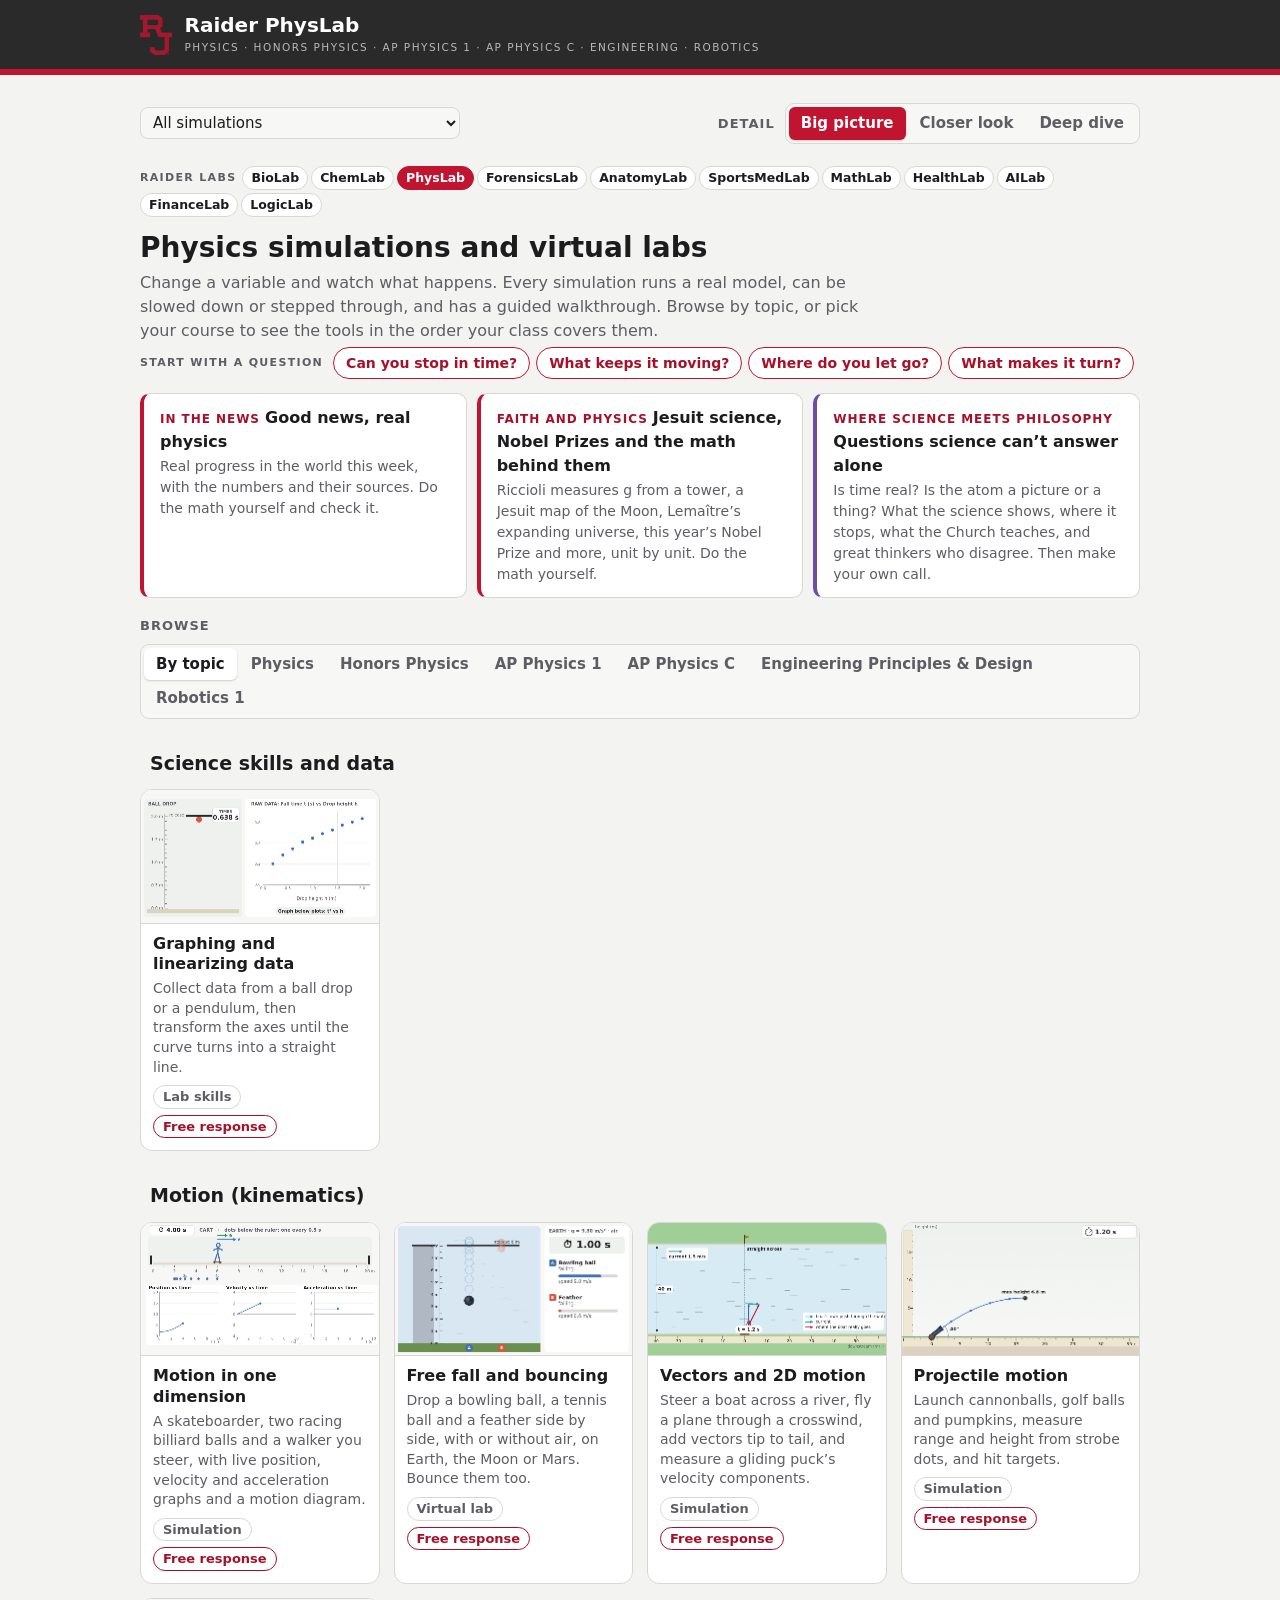
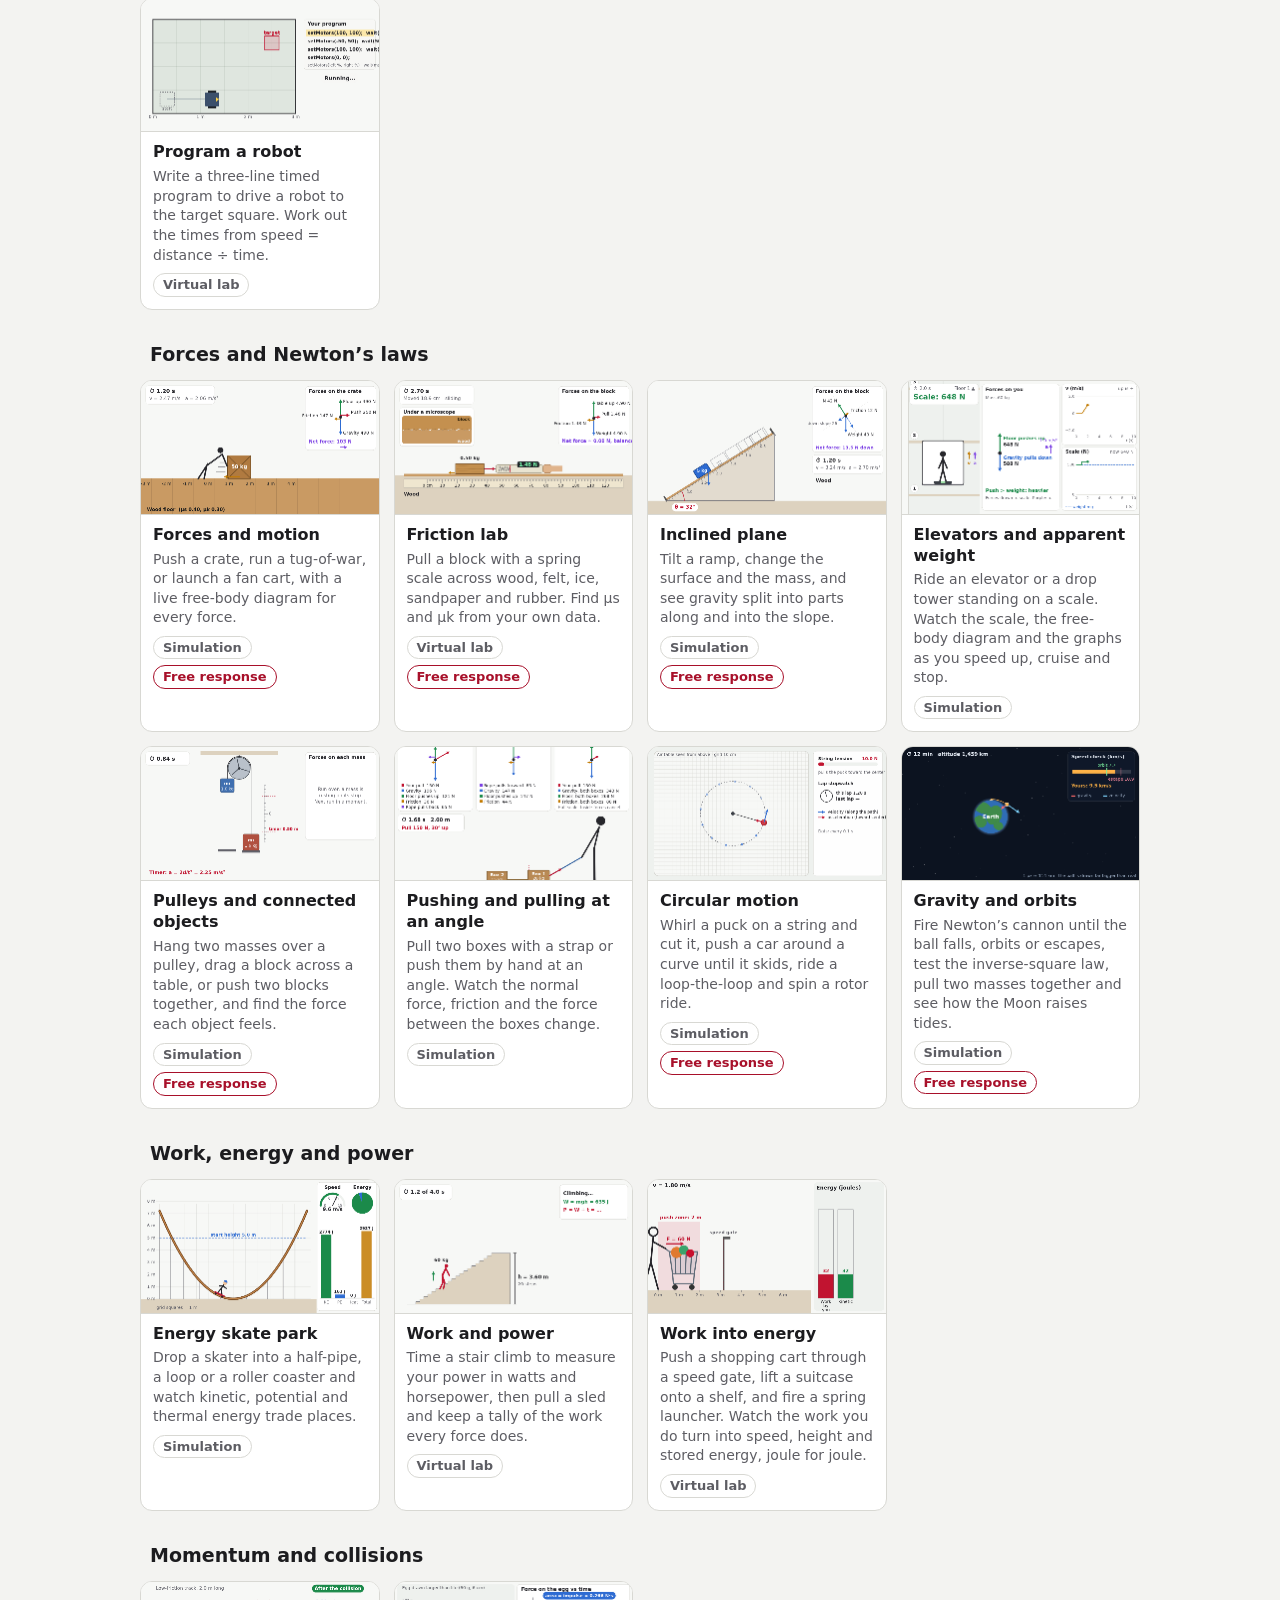
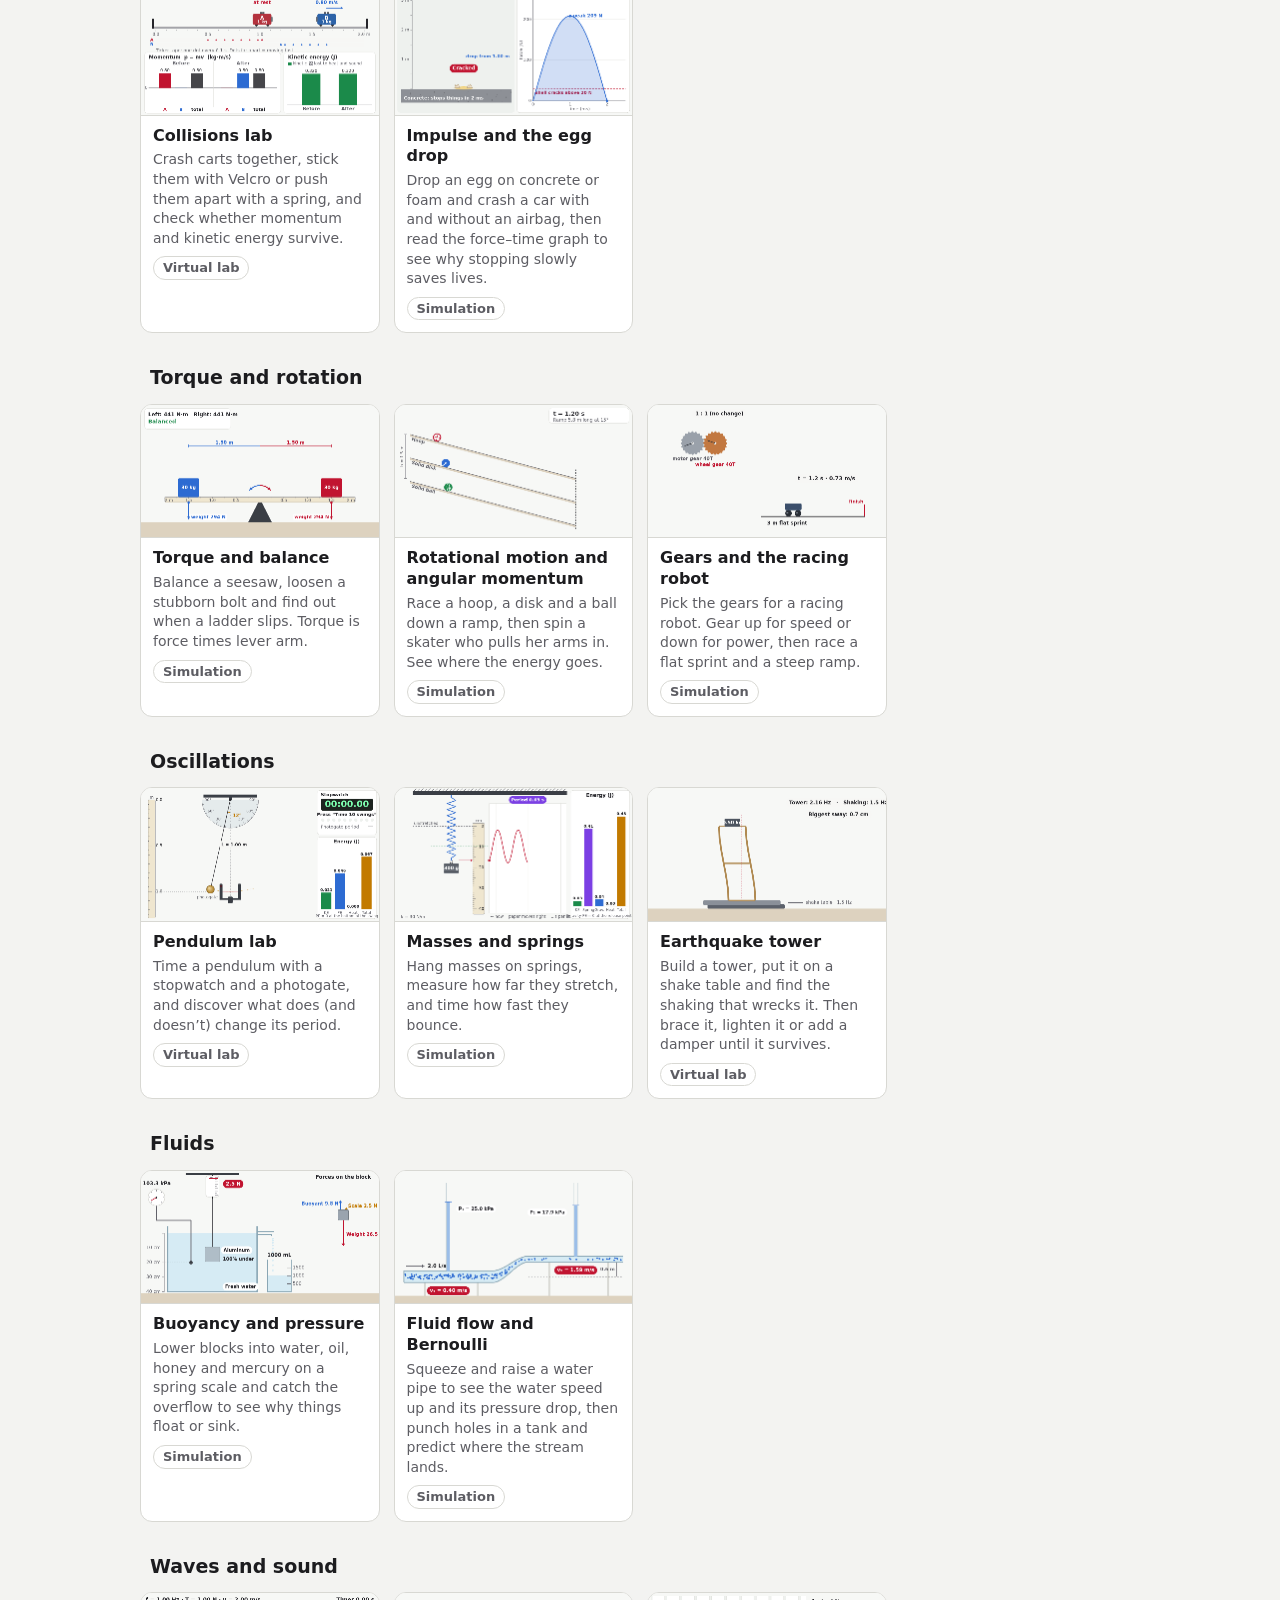
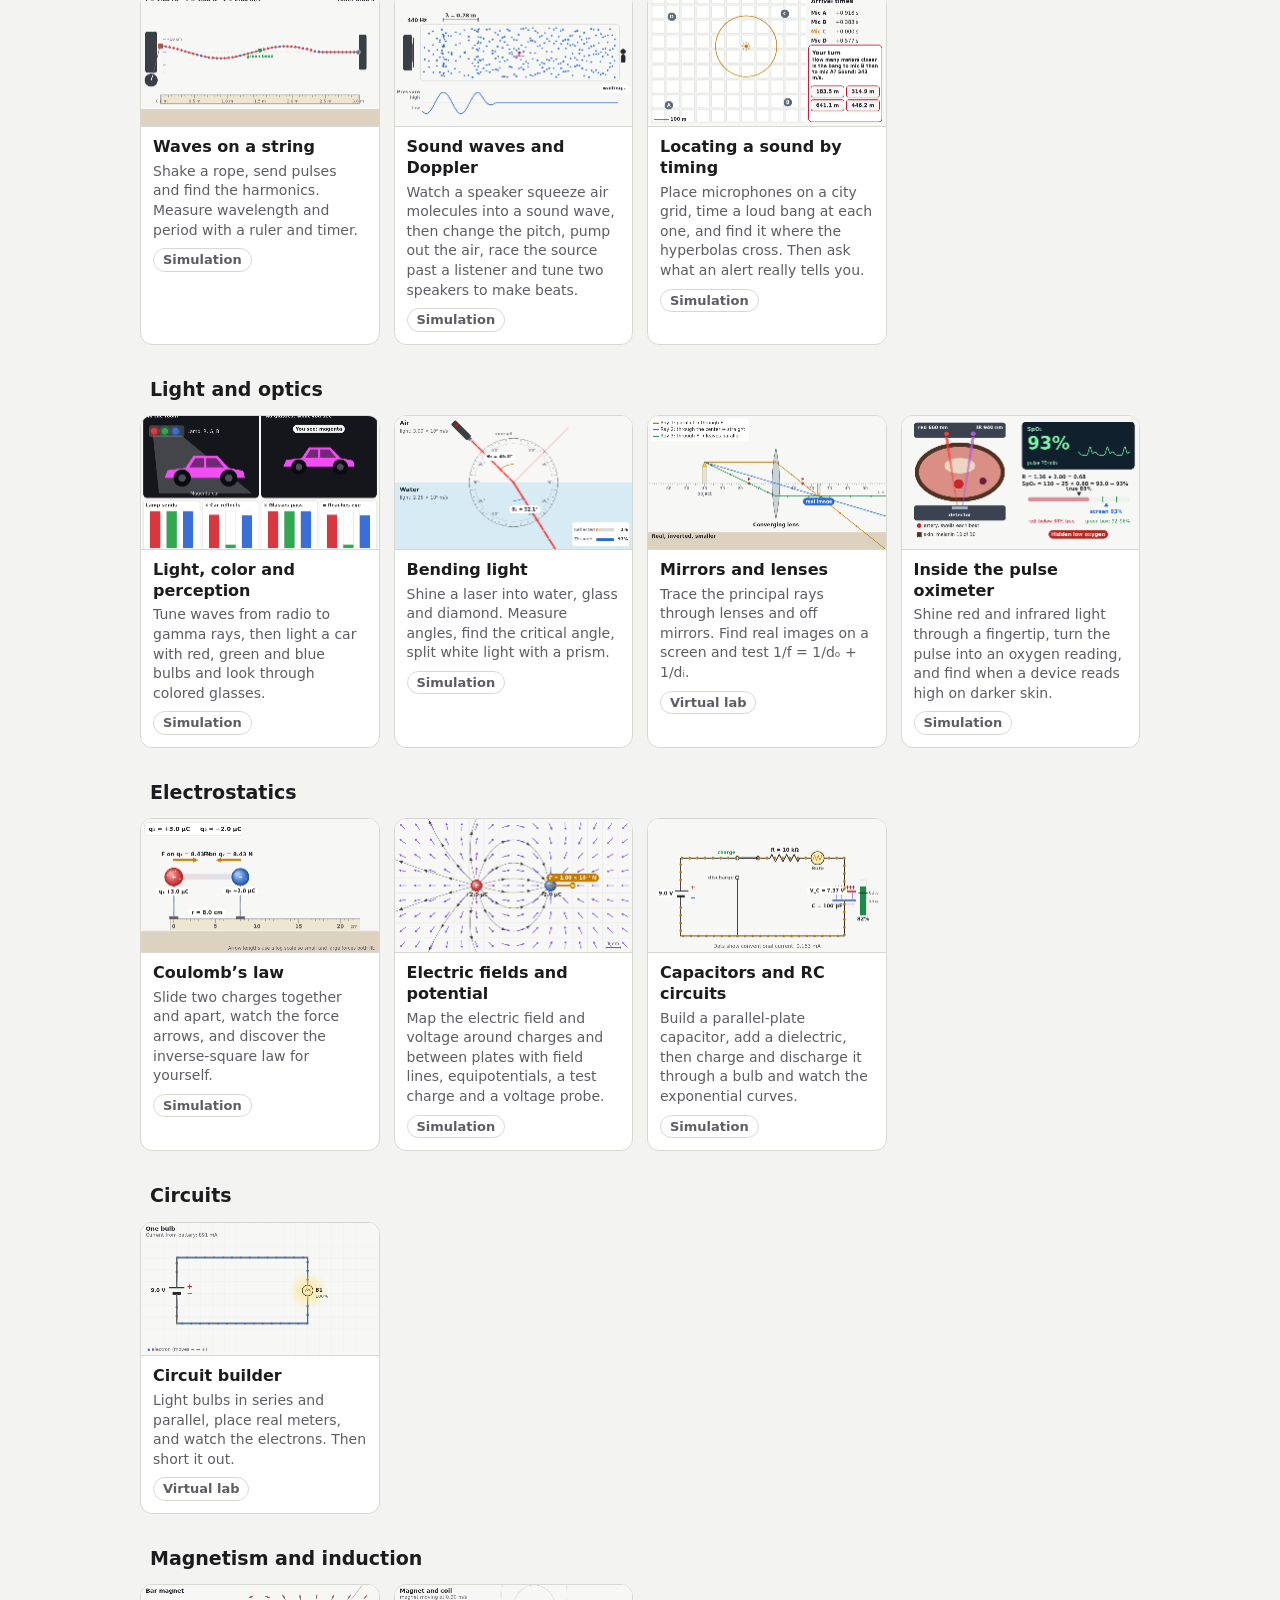
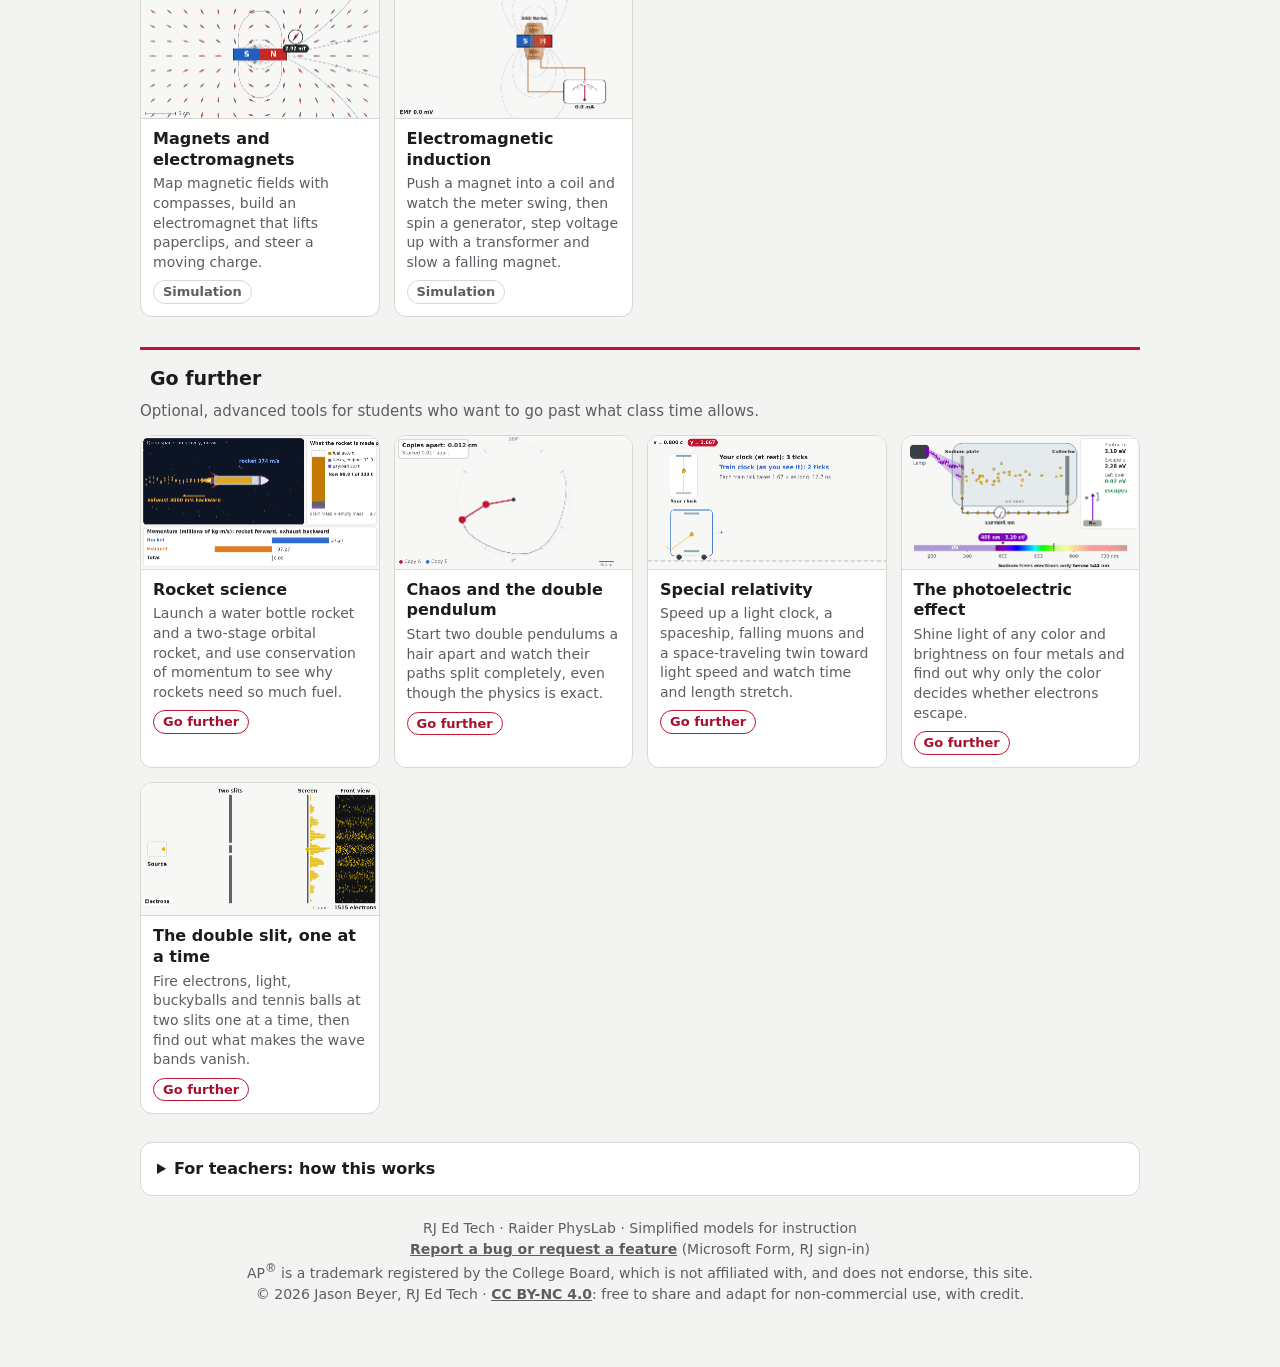
==== commit d3770ea4: "Everyday questions: link the story pages from the home page and each tool The story pages were only " ====
--- a/index.html
+++ b/index.html
@@ -173,6 +173,8 @@
 <script src="learn-doubleslit.js?v=202611192330"></script>
 <script>BioLab.start();</script>
 <script src="help-text.js?v=202611191600"></script>
+<script>window.RL_STORIES=[{"q": "Can you stop in time?", "href": "story/motion.html", "tools": ["motion1d"]}, {"q": "What keeps it moving?", "href": "story/forces.html", "tools": ["forces"]}, {"q": "Where do you let go?", "href": "story/projectile.html", "tools": ["projectile"]}, {"q": "What makes it turn?", "href": "story/circular.html", "tools": ["circular", "gravity"]}];</script>
+<script src="story-links.js?v=202611240600"></script>
 <script src="student-help.js?v=202611240500"></script>
 <!-- Anonymous page-view count (GoatCounter, rjedtech.goatcounter.com): no cookies, no personal data, no form contents.
      Each tool (#id) counts as its own page; anything after = or @ in the address is never sent.
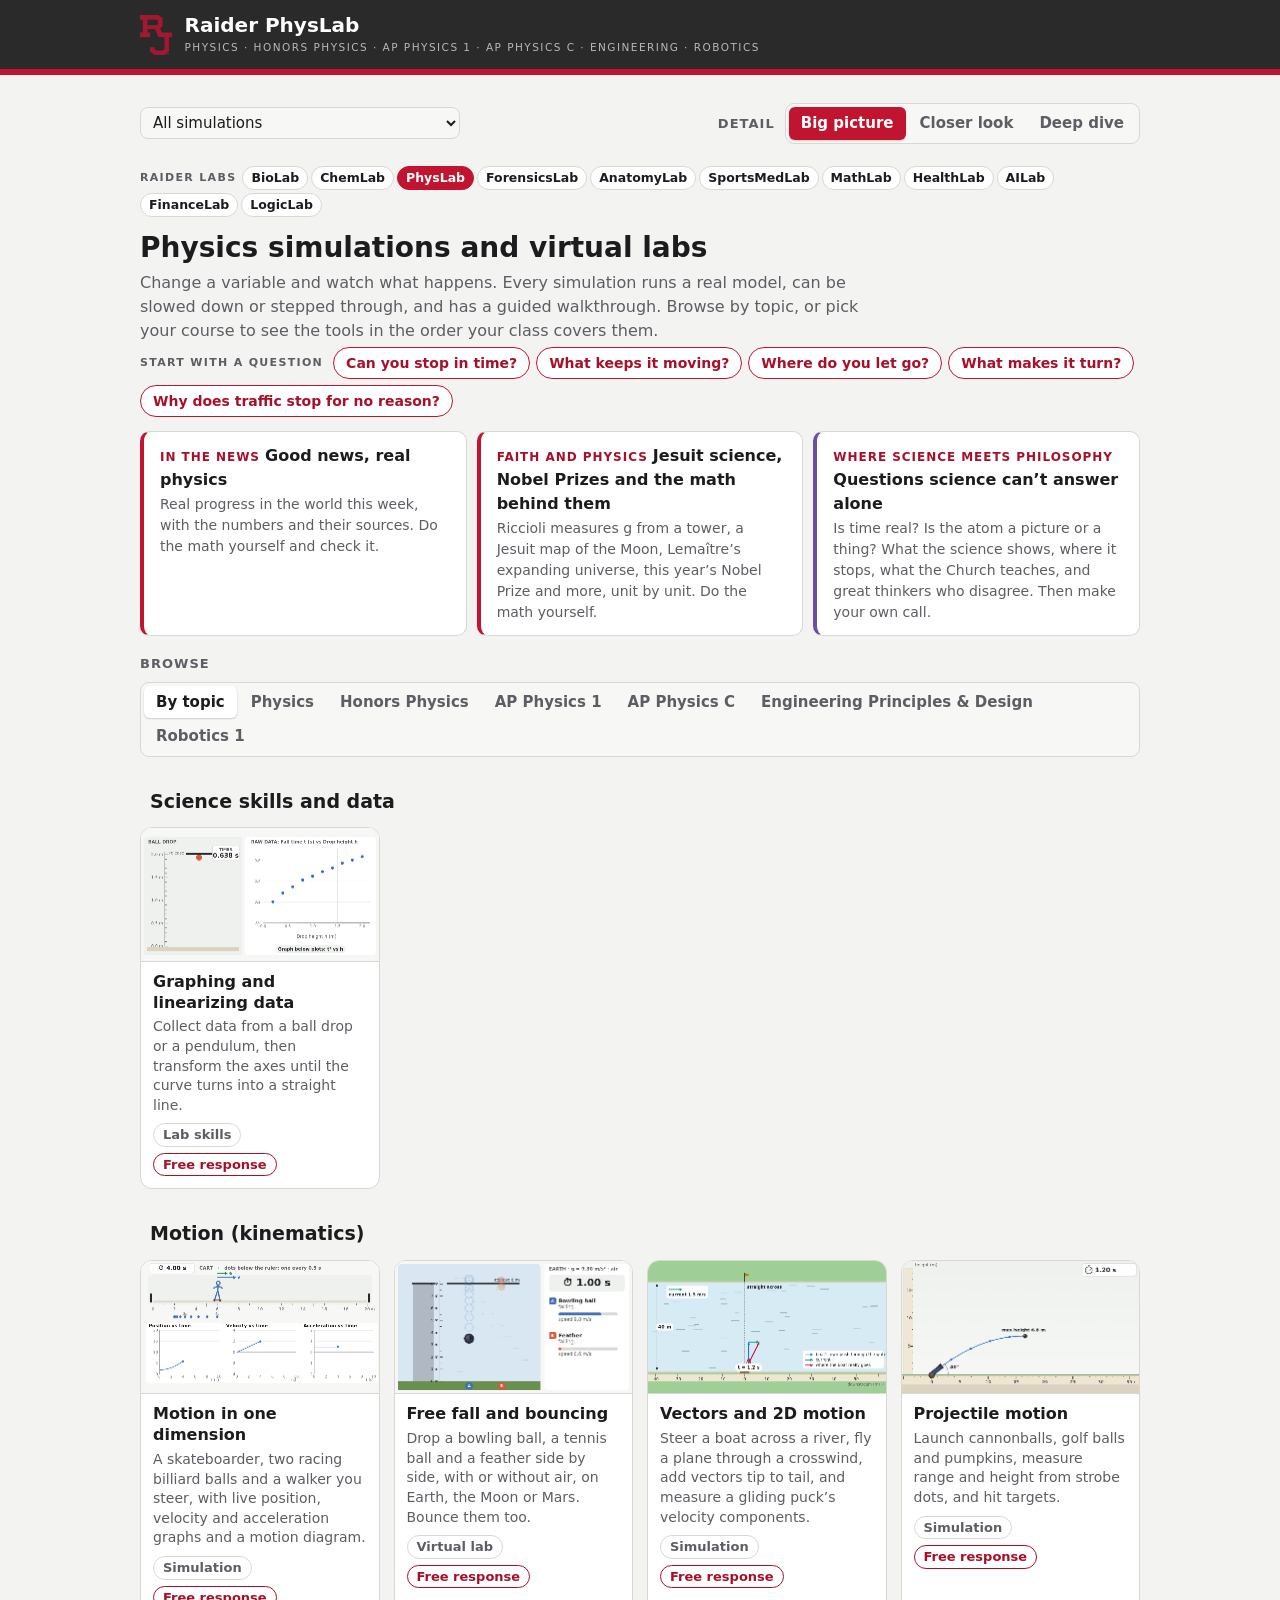
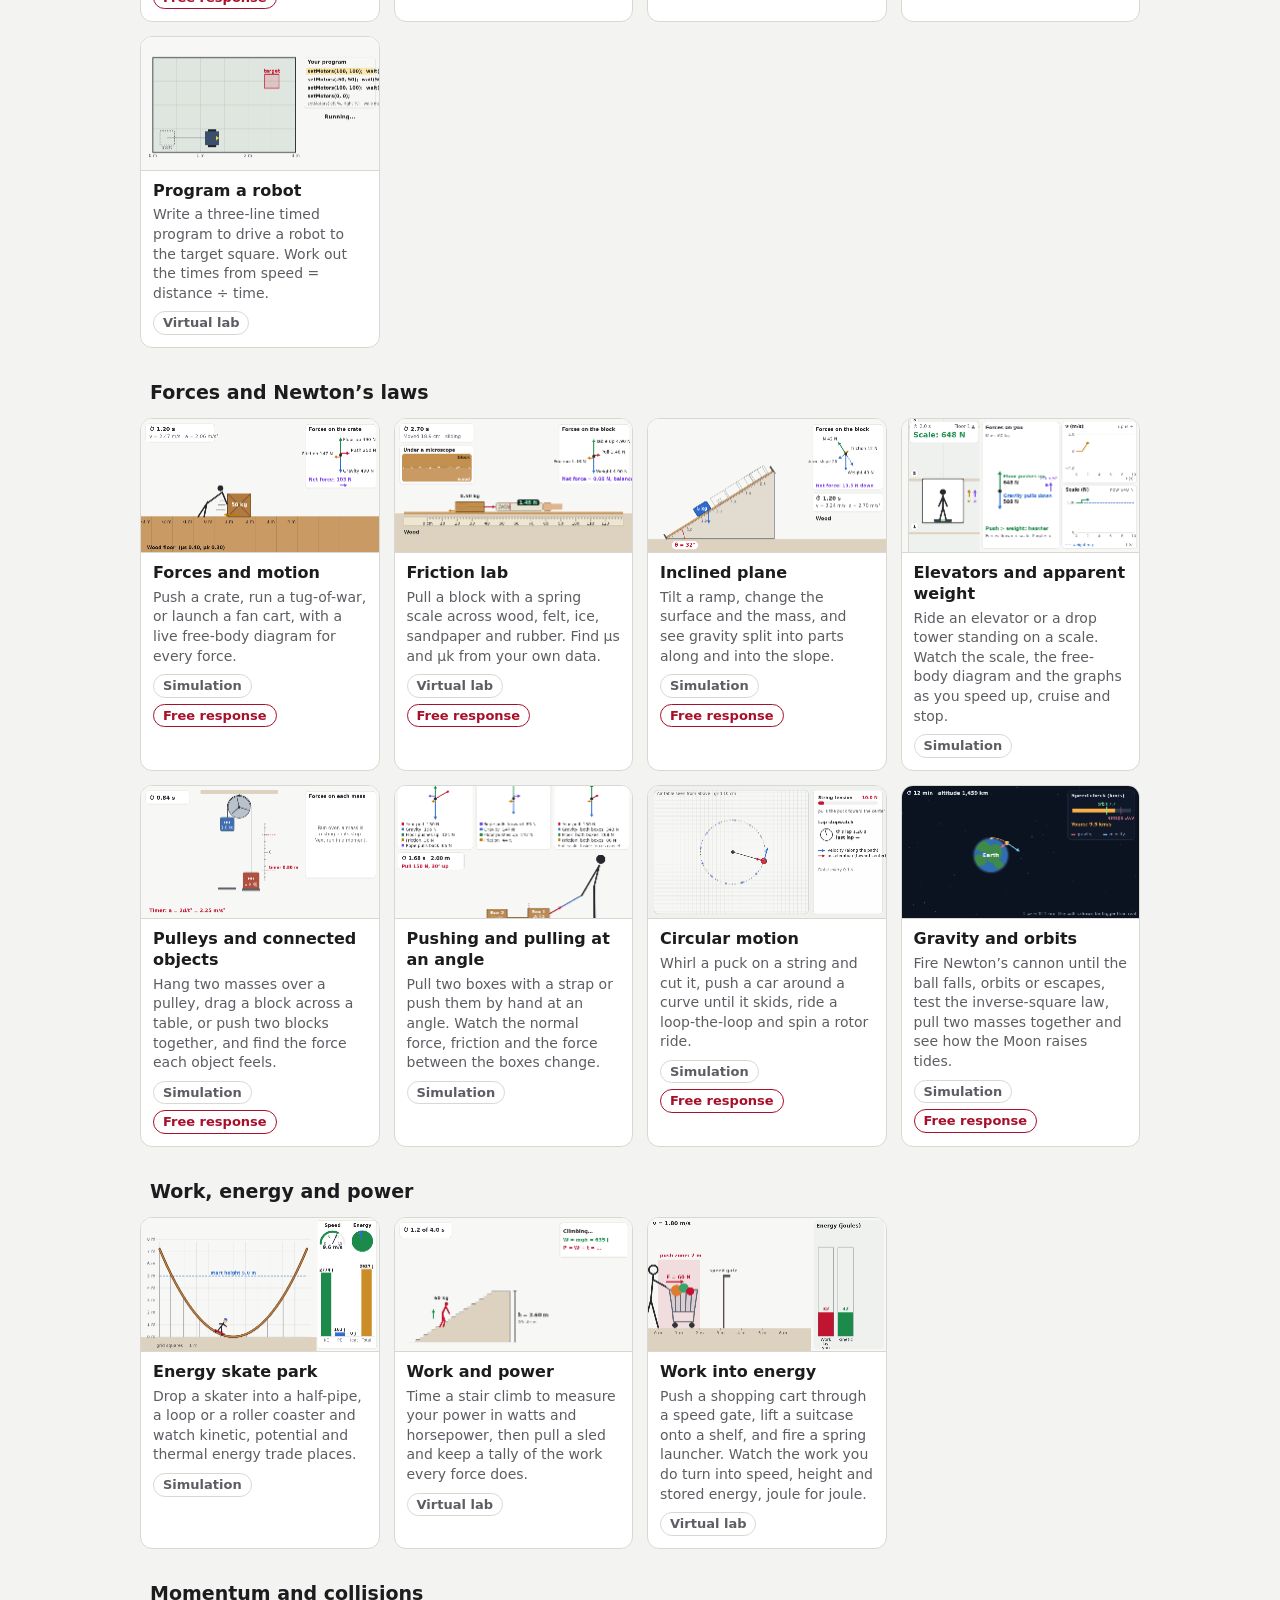
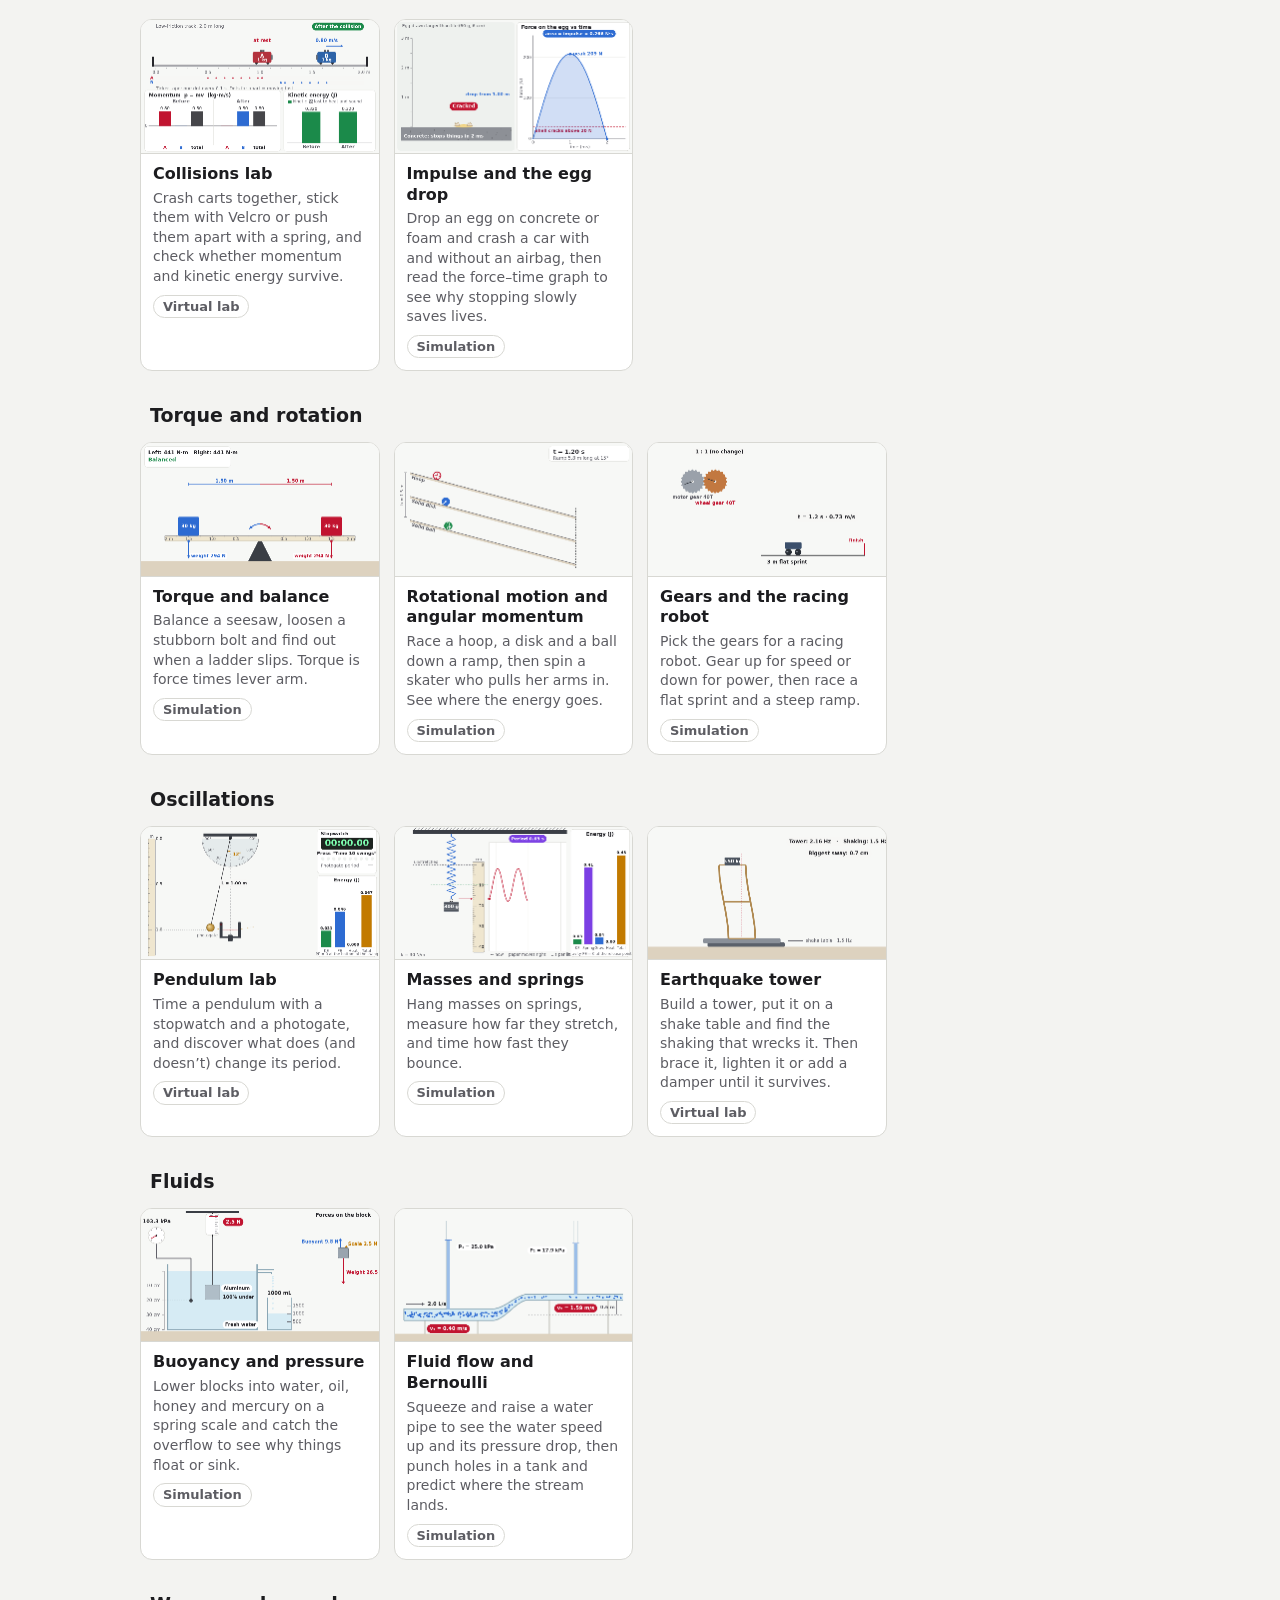
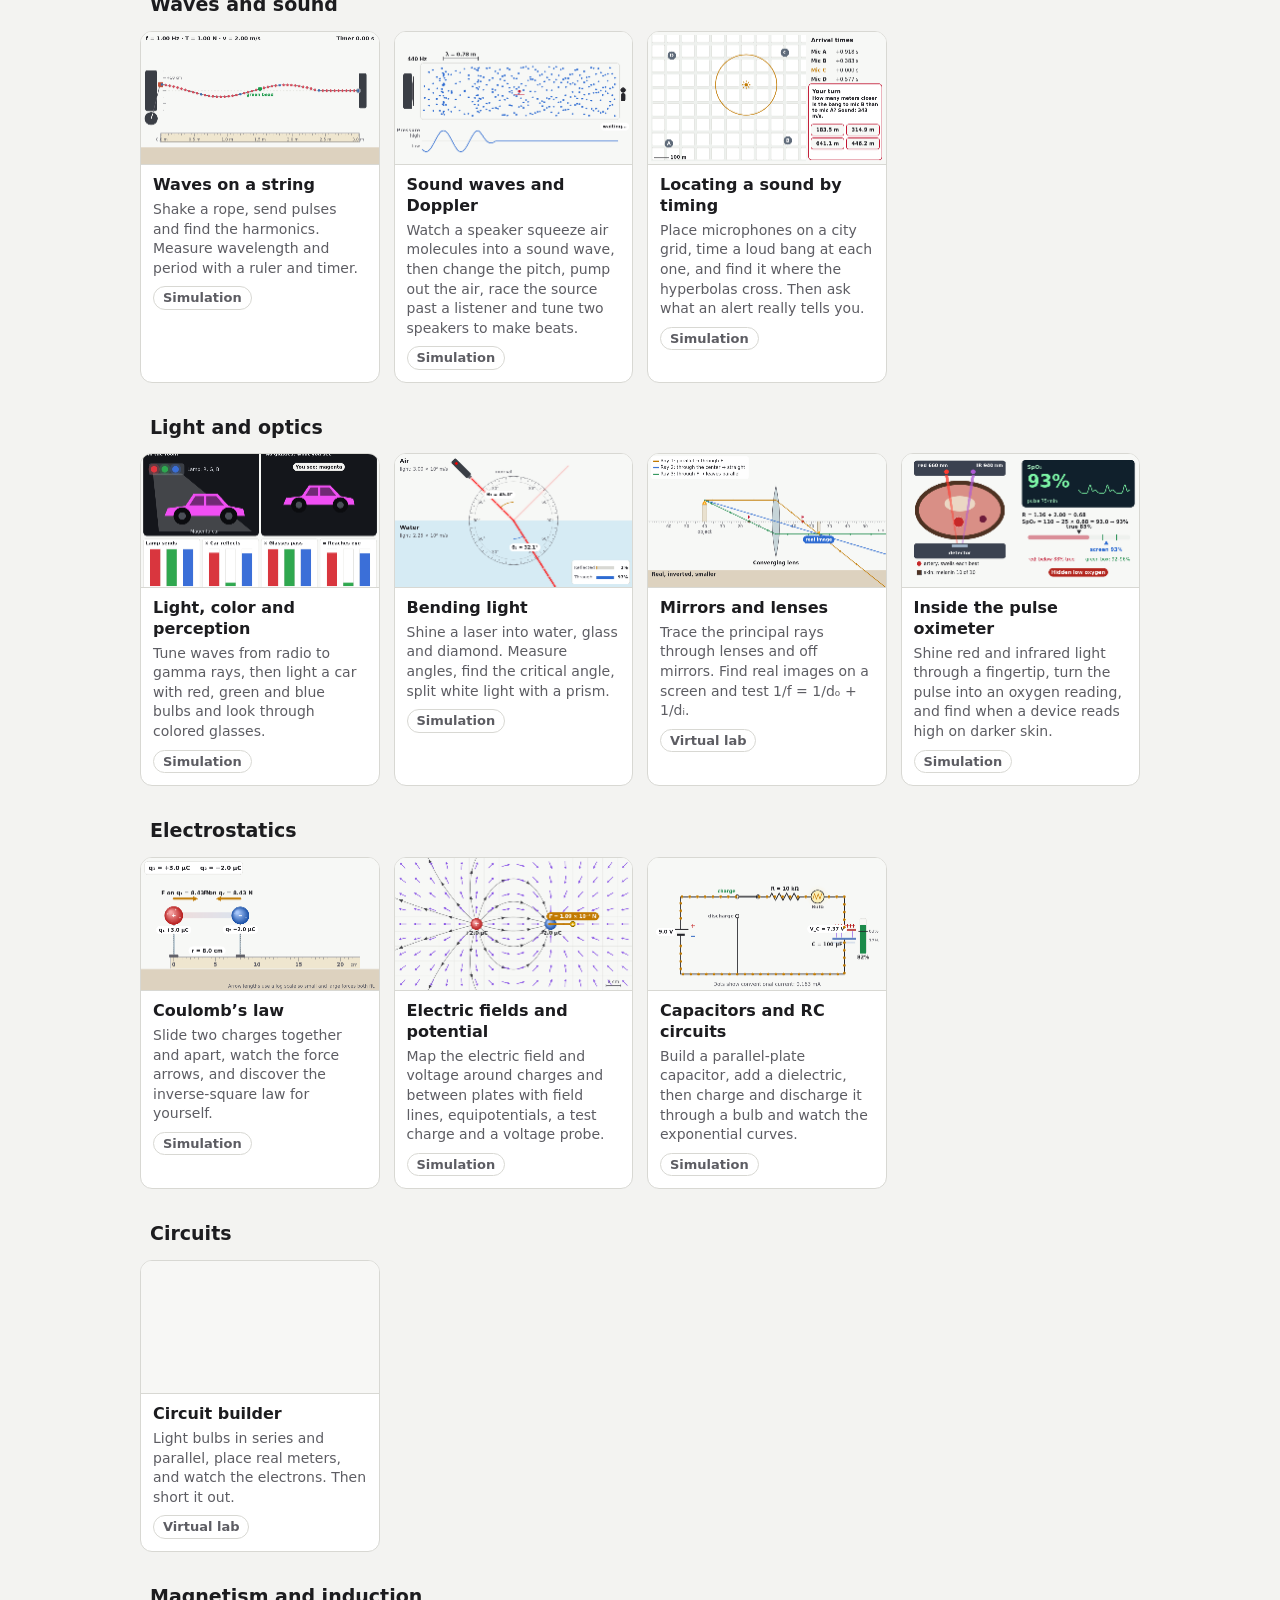
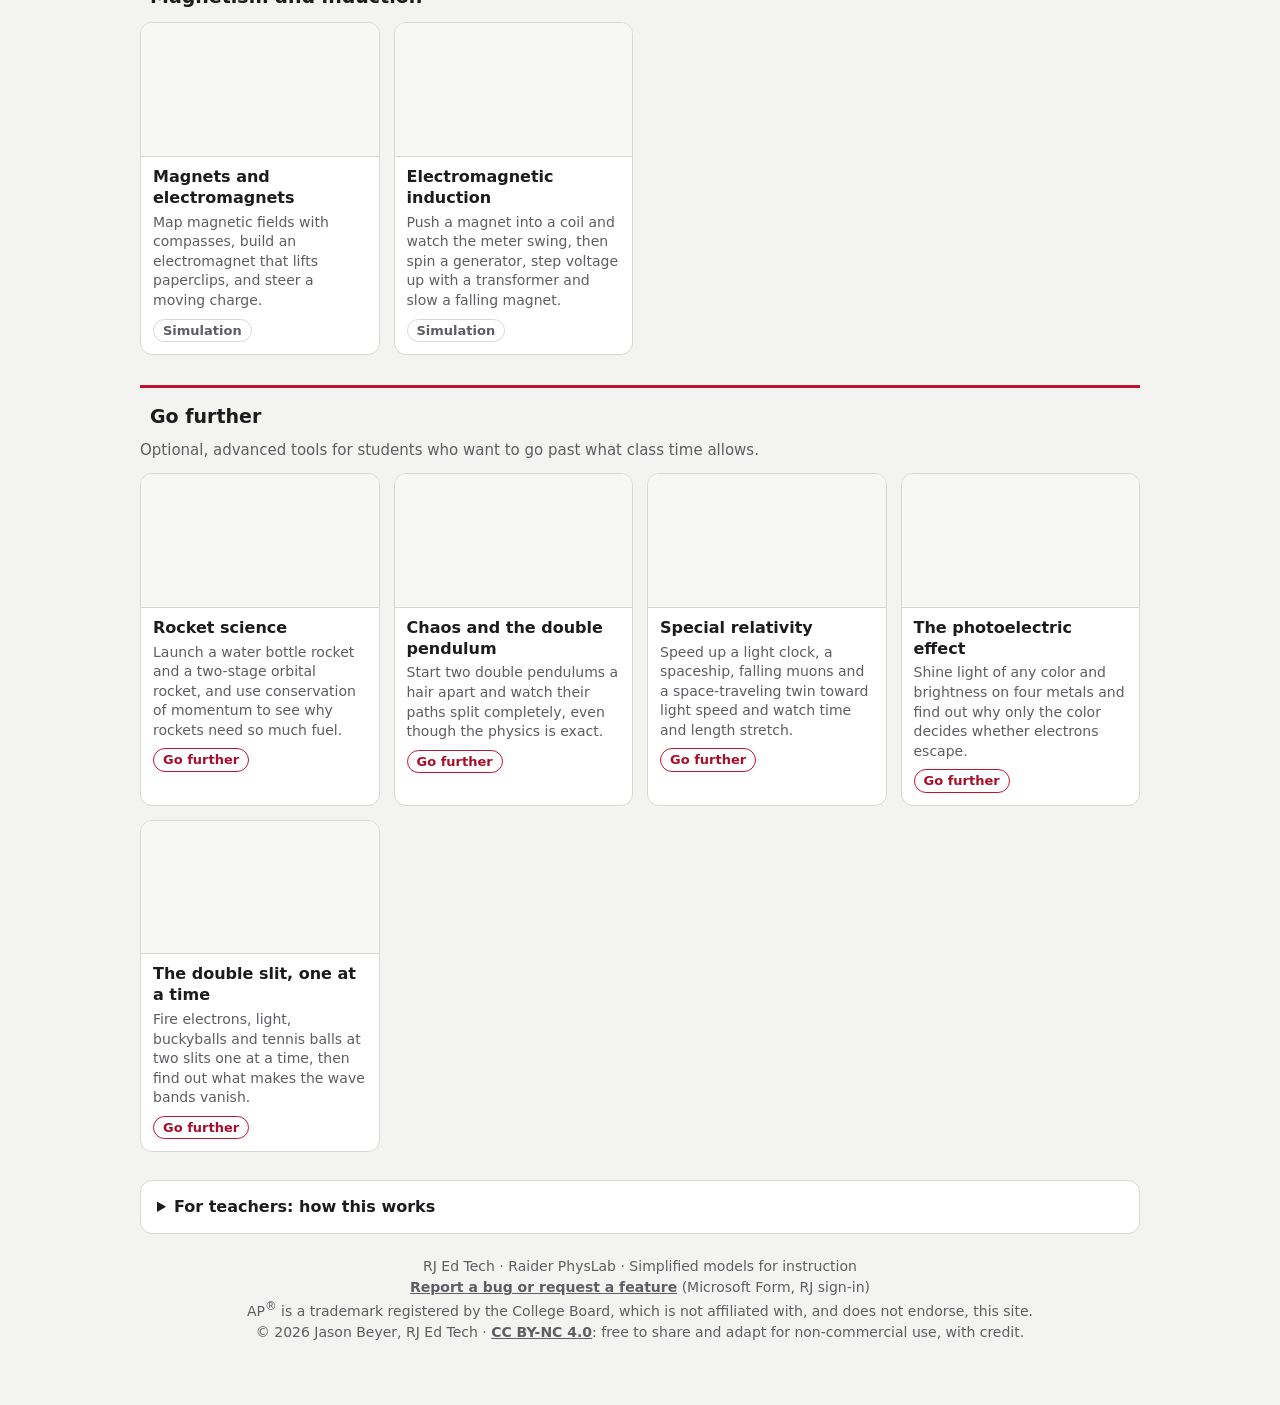
==== commit 90c105c2: "Add story page: Why does traffic stop for no reason? (stop-and-go waves) Ten steps: guess what stopp" ====
--- a/index.html
+++ b/index.html
@@ -173,7 +173,7 @@
 <script src="learn-doubleslit.js?v=202611192330"></script>
 <script>BioLab.start();</script>
 <script src="help-text.js?v=202611191600"></script>
-<script>window.RL_STORIES=[{"q": "Can you stop in time?", "href": "story/motion.html", "tools": ["motion1d"]}, {"q": "What keeps it moving?", "href": "story/forces.html", "tools": ["forces"]}, {"q": "Where do you let go?", "href": "story/projectile.html", "tools": ["projectile"]}, {"q": "What makes it turn?", "href": "story/circular.html", "tools": ["circular", "gravity"]}];</script>
+<script>window.RL_STORIES=[{"q": "Can you stop in time?", "href": "story/motion.html", "tools": ["motion1d"]}, {"q": "What keeps it moving?", "href": "story/forces.html", "tools": ["forces"]}, {"q": "Where do you let go?", "href": "story/projectile.html", "tools": ["projectile"]}, {"q": "What makes it turn?", "href": "story/circular.html", "tools": ["circular", "gravity"]}, {"q": "Why does traffic stop for no reason?", "href": "story/traffic.html", "tools": ["waves"]}];</script>
 <script src="story-links.js?v=202611240600"></script>
 <script src="student-help.js?v=202611240500"></script>
 <!-- Anonymous page-view count (GoatCounter, rjedtech.goatcounter.com): no cookies, no personal data, no form contents.
